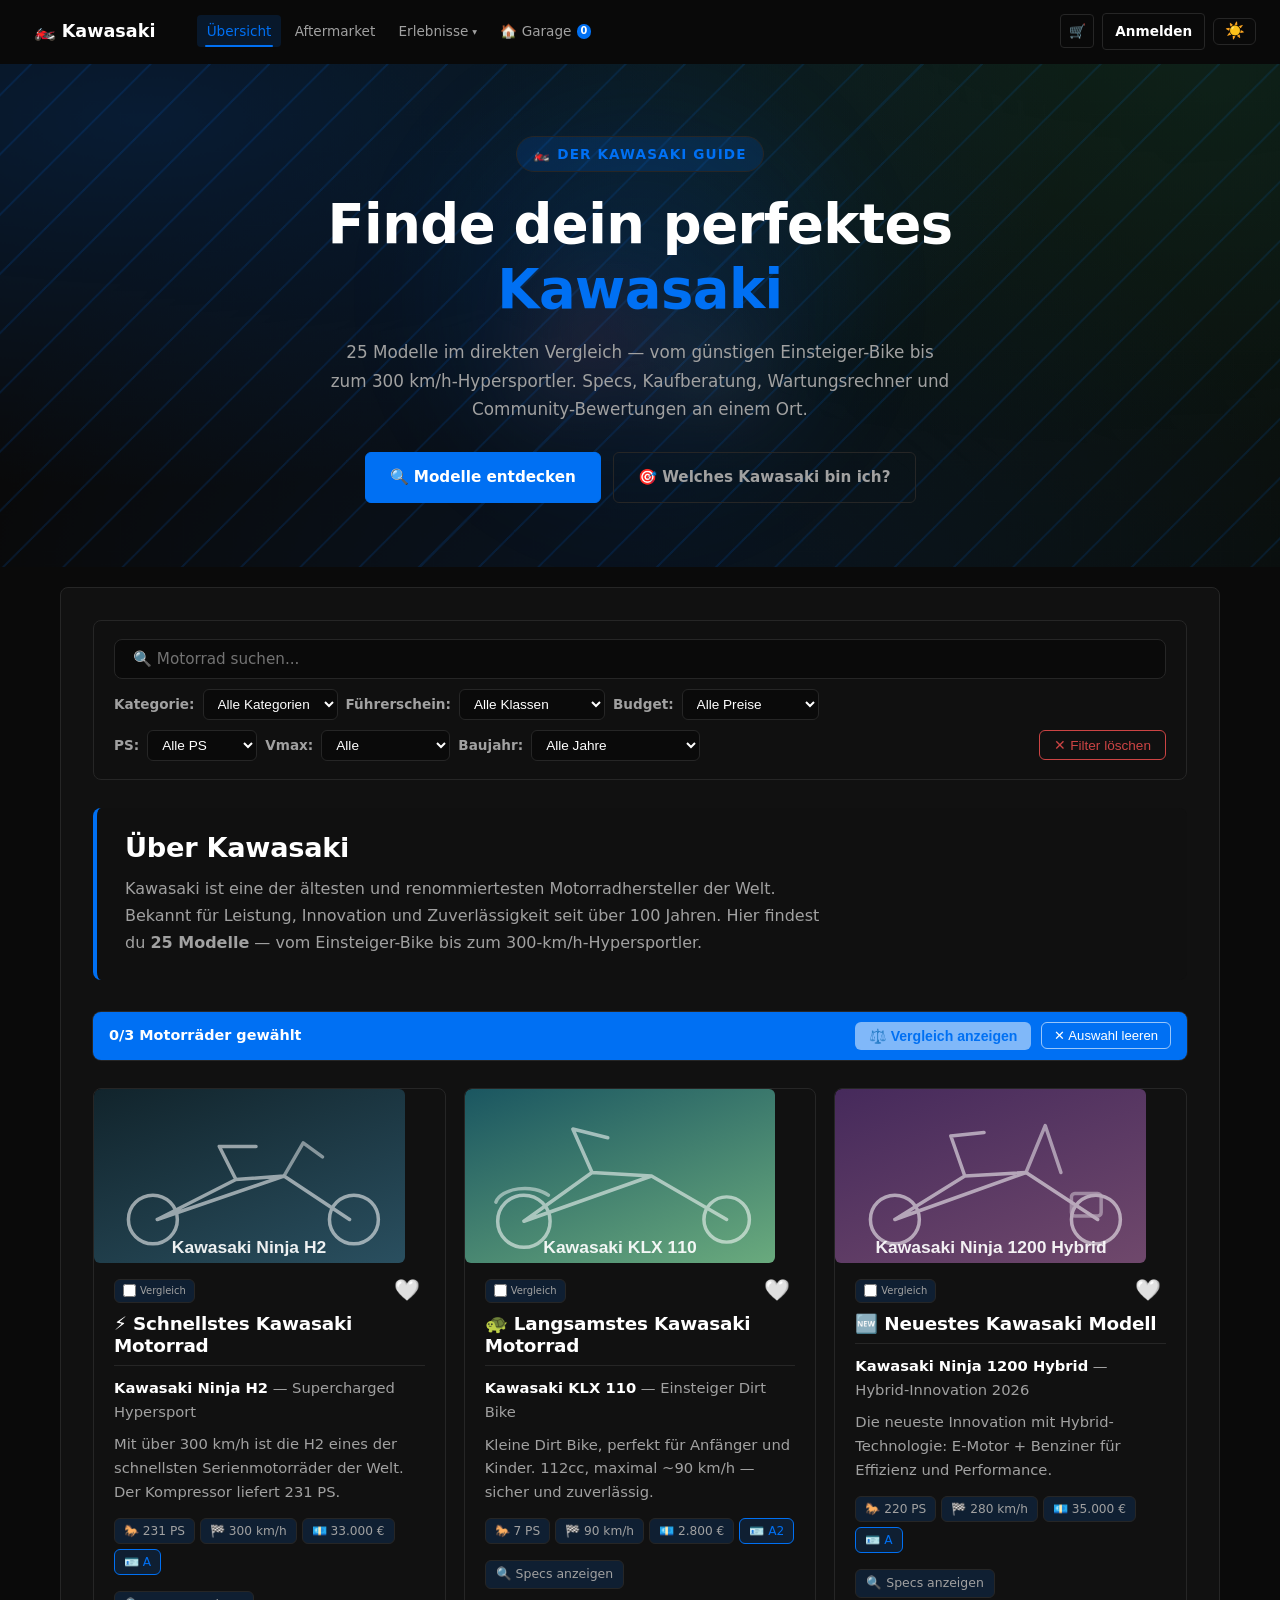
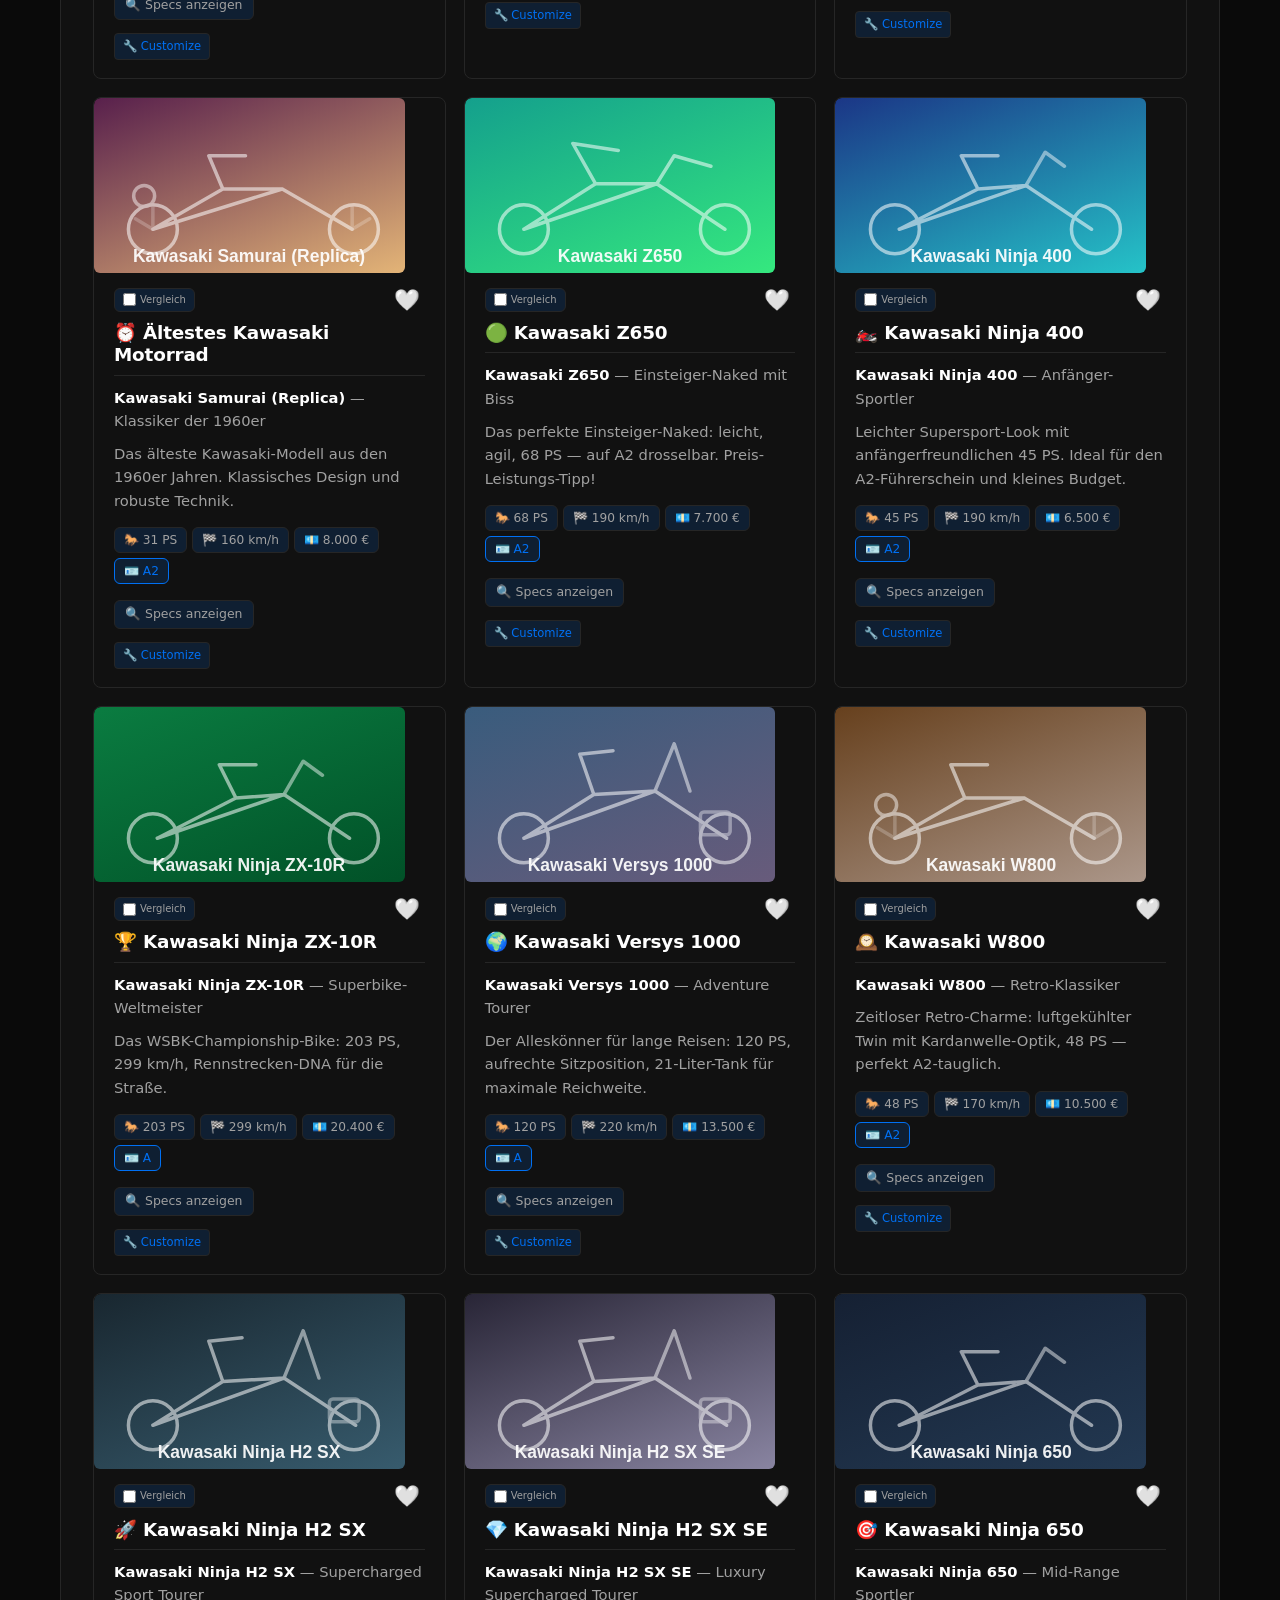
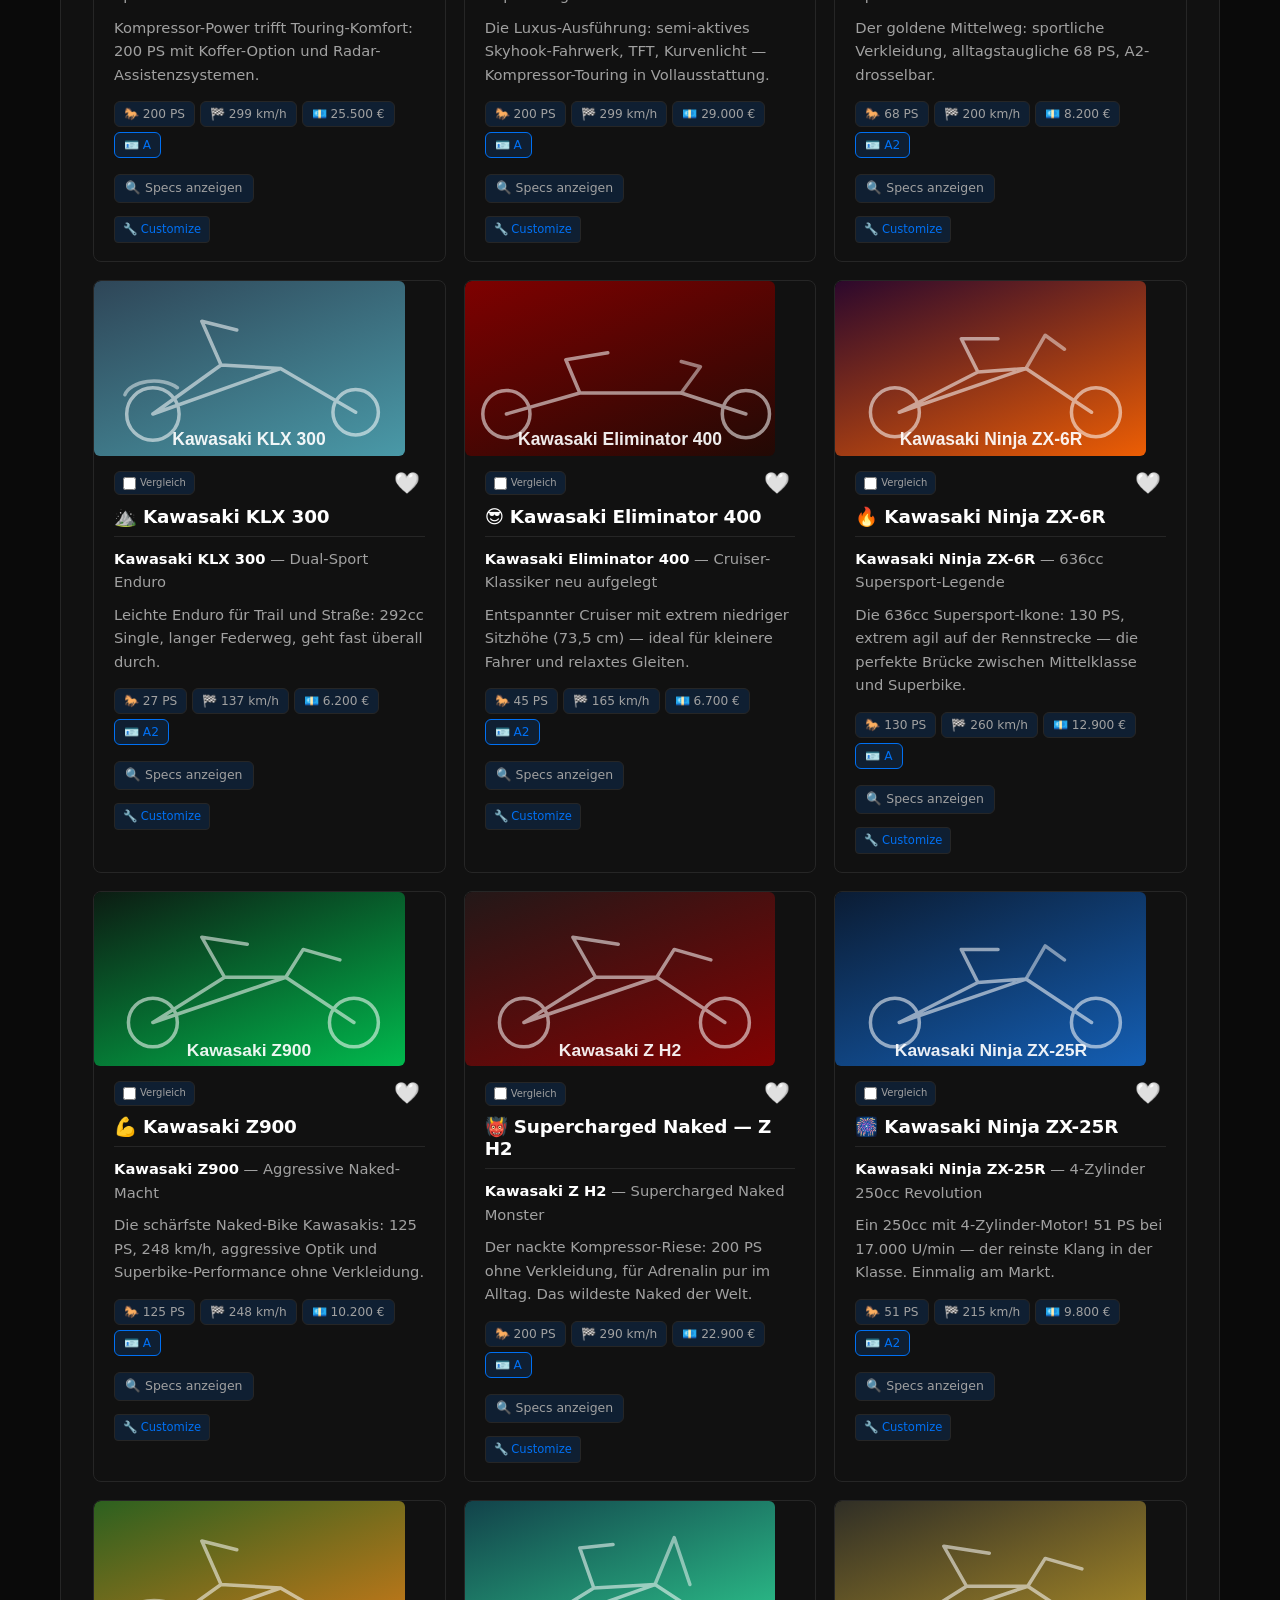
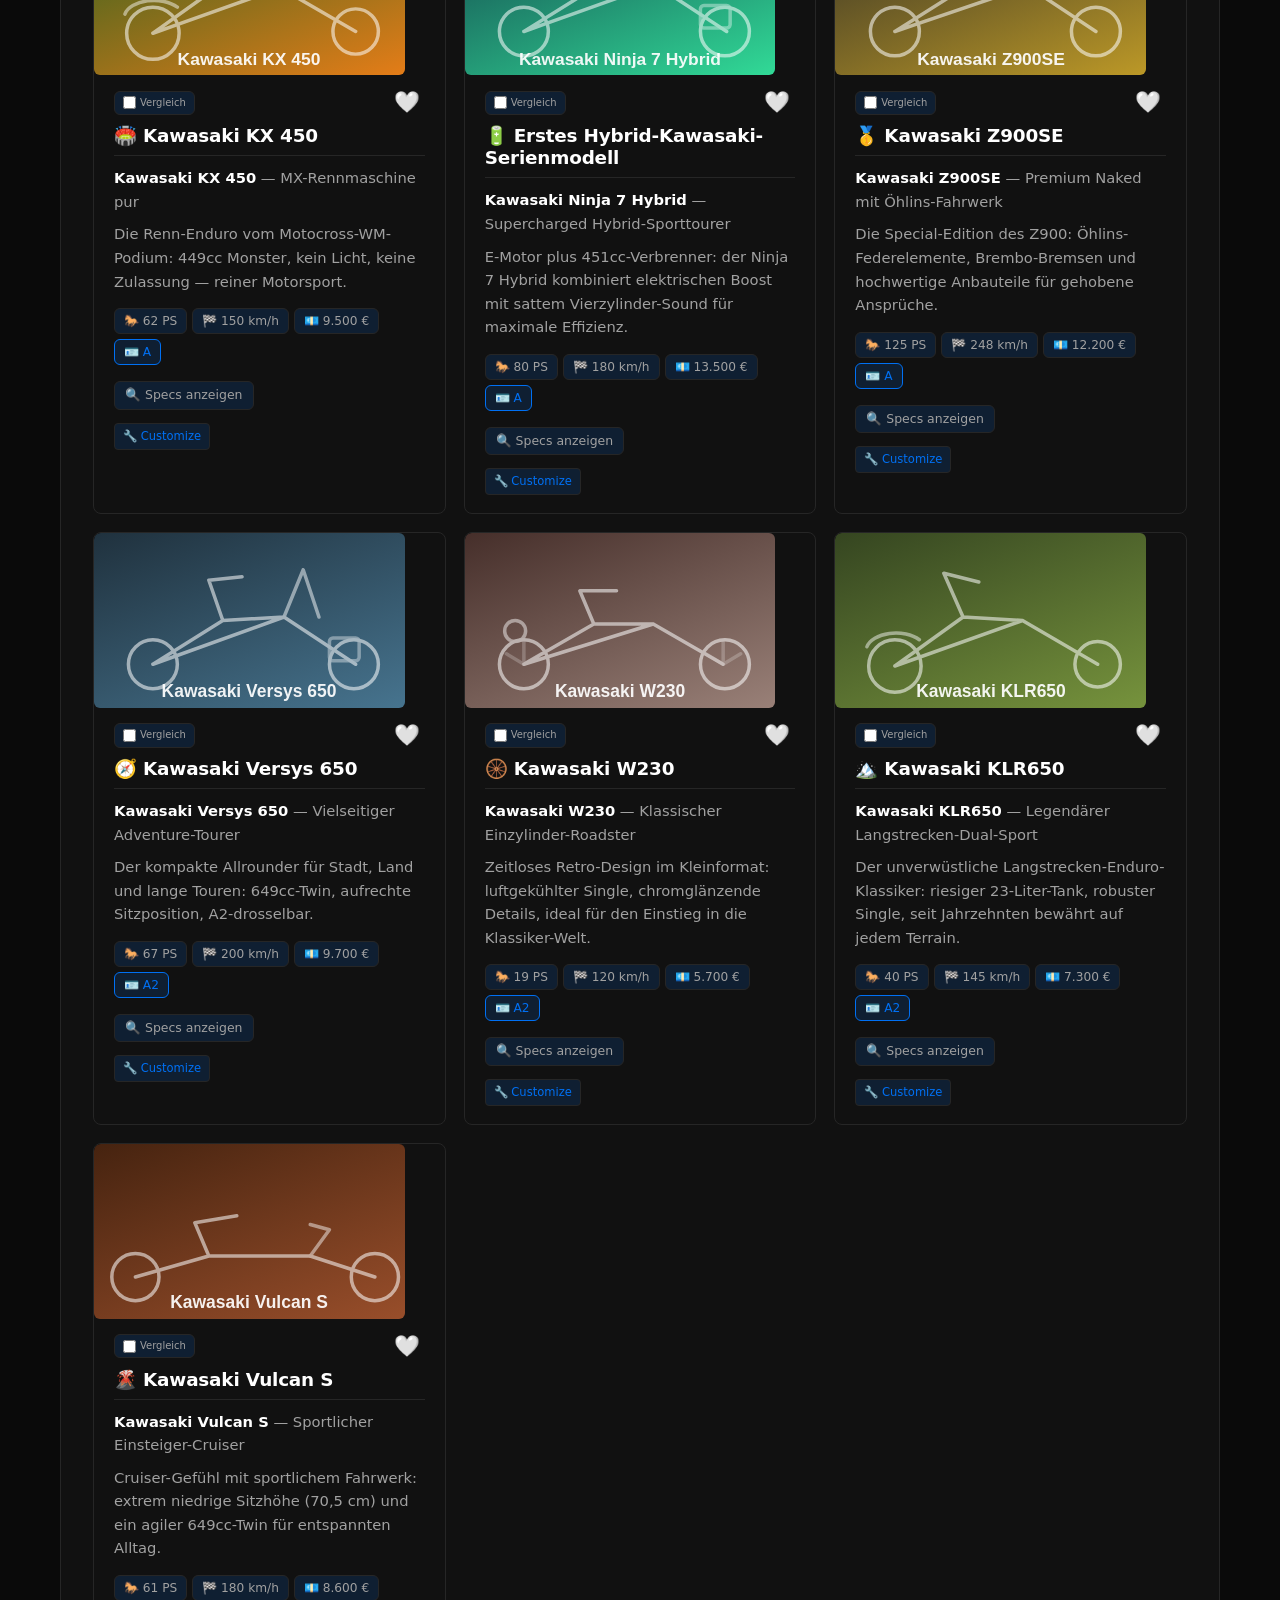
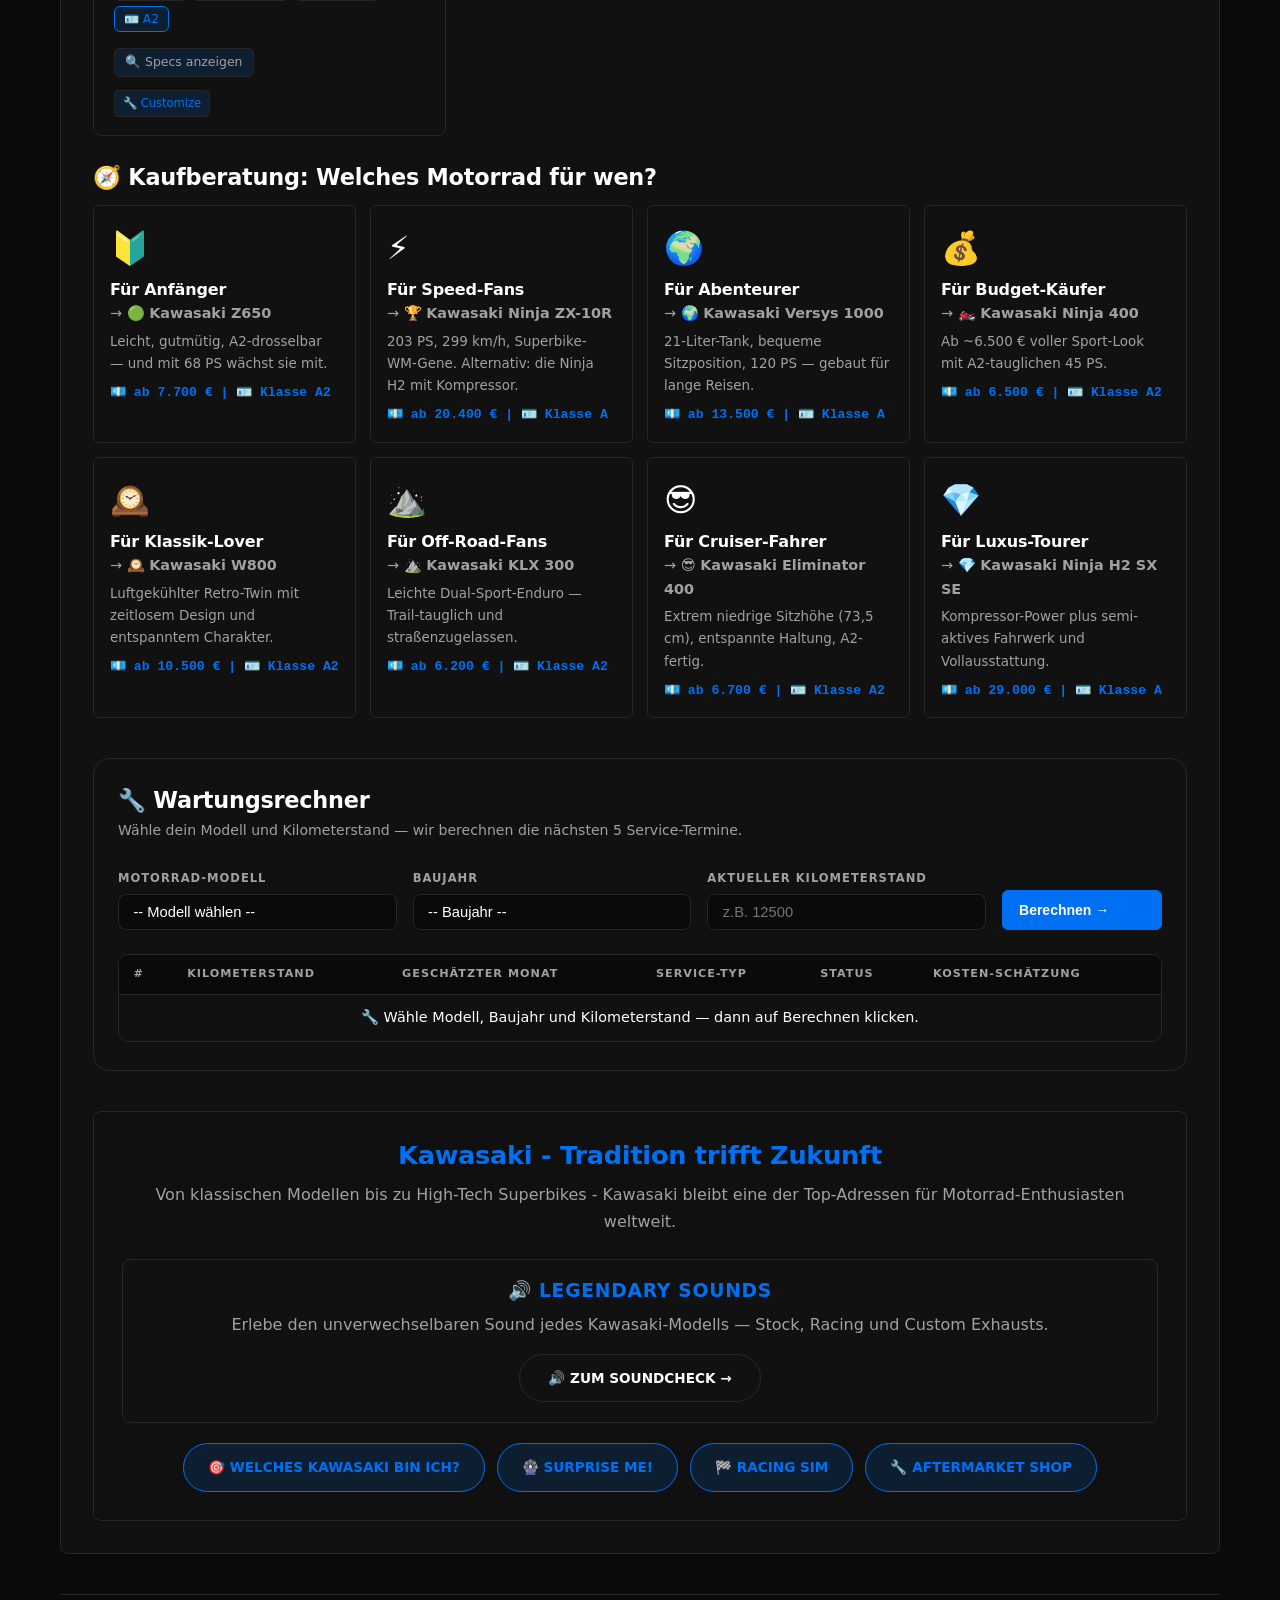
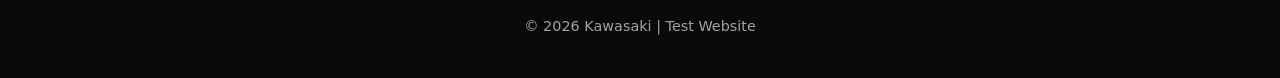
==== index.html @ 3163833d "feat(count-up): scroll-triggered number count-up utility Adds count-up.js: a new, self-contained uti" ====
<!DOCTYPE html>
<html lang="de">
<head>
    <meta charset="UTF-8">
    <meta name="viewport" content="width=device-width, initial-scale=1.0">
    <title>Kawasaki Motorräder | 25 Modelle</title>
    <link rel="icon" href="data:image/svg+xml,%3Csvg xmlns='http://www.w3.org/2000/svg' viewBox='0 0 100 100'%3E%3Crect width='100' height='100' rx='20' fill='%23080808'/%3E%3Ctext x='50' y='68' font-size='58' font-family='sans-serif' font-weight='800' text-anchor='middle' fill='%23ff6600'%3EK%3C/text%3E%3C/svg%3E">
    <link rel="stylesheet" href="styles.css">
    <link rel="stylesheet" href="design.css">
    <script>(function(){var t=localStorage.getItem('theme')||'dark';document.documentElement.setAttribute('data-theme',t);})();</script>
    <style>
/* ====================================================
   WARTUNGSRECHNER — Maintenance Calculator Styles
   ==================================================== */
.maintenance-section {
    margin: 2.5rem 0;
    background: var(--card-bg);
    border: 1px solid var(--border);
    border-radius: 16px;
    padding: 1.75rem 1.5rem;
}
.maintenance-section h2 {
    font-size: 1.4rem;
    font-weight: 800;
    color: var(--text);
    margin-bottom: 0.3rem;
}
.maintenance-section .maint-subtitle {
    color: var(--text-muted);
    font-size: 0.88rem;
    margin-bottom: 1.5rem;
}
.maint-controls {
    display: flex;
    gap: 1rem;
    flex-wrap: wrap;
    align-items: flex-end;
    margin-bottom: 1.5rem;
}
.maint-field {
    display: flex;
    flex-direction: column;
    gap: 0.35rem;
    flex: 1;
    min-width: 160px;
}
.maint-field label {
    font-size: 0.72rem;
    text-transform: uppercase;
    letter-spacing: 1px;
    color: var(--text-muted);
    font-weight: 600;
}
.maint-select {
    padding: 0.55rem 0.9rem;
    background: var(--bg);
    border: 1px solid var(--border);
    color: var(--text);
    border-radius: 8px;
    font-size: 0.92rem;
    cursor: pointer;
    outline: none;
    transition: border-color 0.2s;
    appearance: none;
}
.maint-select:focus {
    border-color: var(--accent);
}
.maint-info-bar {
    display: flex;
    gap: 1.25rem;
    flex-wrap: wrap;
    background: var(--bg);
    border: 1px solid var(--border);
    border-radius: 10px;
    padding: 0.85rem 1.1rem;
    margin-bottom: 1.5rem;
    align-items: center;
}
.maint-info-item {
    display: flex;
    flex-direction: column;
    gap: 0.1rem;
}
.maint-info-label {
    font-size: 0.65rem;
    text-transform: uppercase;
    letter-spacing: 1px;
    color: var(--text-subtle);
}
.maint-info-val {
    font-size: 1rem;
    font-weight: 700;
    color: var(--text);
}
.maint-info-val.accent {
    color: var(--accent);
}
.maint-info-divider {
    width: 1px;
    height: 32px;
    background: var(--border);
}
/* Results table */
.maint-table-wrap {
    overflow-x: auto;
    border-radius: 10px;
    border: 1px solid var(--border);
}
.maint-table {
    width: 100%;
    border-collapse: collapse;
    font-size: 0.85rem;
}
.maint-table thead tr {
    background: var(--bg);
    border-bottom: 1px solid var(--border);
}
.maint-table th {
    padding: 0.65rem 0.9rem;
    text-align: left;
    font-size: 0.7rem;
    text-transform: uppercase;
    letter-spacing: 1px;
    color: var(--text-muted);
    font-weight: 600;
    white-space: nowrap;
}
.maint-table td {
    padding: 0.7rem 0.9rem;
    border-bottom: 1px solid var(--border);
    vertical-align: middle;
    color: var(--text);
}
.maint-table tbody tr:last-child td {
    border-bottom: none;
}
.maint-table tbody tr:hover {
    background: var(--accent-dim);
}
/* Status badges */
.maint-status {
    display: inline-flex;
    align-items: center;
    gap: 0.3rem;
    padding: 0.2rem 0.5rem;
    border-radius: 4px;
    font-size: 0.75rem;
    font-weight: 700;
    white-space: nowrap;
}
.maint-status.overdue {
    background: rgba(34, 197, 94, 0.12);
    color: #22c55e;
    border: 1px solid rgba(34, 197, 94, 0.25);
}
.maint-status.soon {
    background: rgba(234, 179, 8, 0.12);
    color: #eab308;
    border: 1px solid rgba(234, 179, 8, 0.25);
}
.maint-status.later {
    background: var(--bg);
    color: var(--text-subtle);
    border: 1px solid var(--border);
}
.maint-service-type {
    display: flex;
    gap: 0.3rem;
    flex-wrap: wrap;
}
.maint-service-chip {
    display: inline-block;
    padding: 0.15rem 0.45rem;
    background: var(--accent-dim);
    color: var(--accent);
    border: 1px solid var(--border-hover);
    border-radius: 4px;
    font-size: 0.72rem;
    font-weight: 600;
}
.maint-placeholder {
    text-align: center;
    padding: 2rem;
    color: var(--text-muted);
    font-size: 0.9rem;
}
.maint-current-km {
    display: flex;
    gap: 0.5rem;
    align-items: center;
}
.maint-km-input {
    padding: 0.55rem 0.9rem;
    background: var(--bg);
    border: 1px solid var(--border);
    color: var(--text);
    border-radius: 8px;
    font-size: 0.92rem;
    outline: none;
    transition: border-color 0.2s;
    width: 120px;
}
.maint-km-input:focus {
    border-color: var(--accent);
}
/* ---- Dark mode: already inherited from var(--bg)/var(--card-bg) ---- */
/* Explicit dark overrides for table striping */
[data-theme="dark"] .maint-table tbody tr:nth-child(even) {
    background: rgba(255,255,255,0.02);
}
[data-theme="light"] .maint-table tbody tr:nth-child(even) {
    background: rgba(0,0,0,0.02);
}
[data-theme="light"] .maint-section .maint-select,
[data-theme="light"] .maint-km-input {
    background: #fff;
}
[data-theme="light"] .maint-info-bar {
    background: #f0f0f0;
}
[data-theme="light"] .maint-status.overdue { background: rgba(34,197,94,0.1); }
[data-theme="light"] .maint-status.soon    { background: rgba(234,179,8,0.1); }
[data-theme="light"] .maint-status.later   { background: #e5e5e5; color: #666; }
[data-theme="light"] .maint-service-chip {
    background: rgba(31,109,74,0.08);
}
/* ---- Responsive layout ---- */
@media (max-width: 768px) {
    .maint-controls { flex-wrap: wrap; }
    .maint-field { flex: 1 1 calc(50% - 0.5rem); min-width: 140px; }
    .maint-info-bar { gap: 0.75rem; }
    .maint-info-divider { display: none; }
}
@media (max-width: 600px) {
    .maint-controls { flex-direction: column; }
    .maint-field { min-width: 100%; flex: 1 1 100%; }
    .maint-info-bar { gap: 0.75rem; flex-wrap: wrap; }
    .maint-info-item { flex: 1 1 calc(50% - 0.5rem); }
    .maint-table th, .maint-table td { padding: 0.5rem 0.6rem; font-size: 0.78rem; }
    /* Hide estimated month on very small screens */
    .maint-table th:nth-child(3), .maint-table td:nth-child(3) { display: none; }
    /* Wrap service chips better */
    .maint-service-chip { font-size: 0.68rem; padding: 0.1rem 0.35rem; }
}

/* ====================================================
   HERO — reine CSS-Grafik (Gradient + Muster), kein
   externes Bild. Rein präsentational, ändert kein
   Verhalten der übrigen Seite.
   style(hero): animiertes Gradient-Mesh (--gradient-mesh-Token, Phase A)
   + dezenter Scroll-Parallax + pulsierender Fokuspunkt hinter dem Titel.
   Animiert wird ausschliesslich transform/opacity/filter (Compositor-
   only) — die globale prefers-reduced-motion-Regel in design.css
   (Zeile ~209) nullt animation-duration/transition-duration ohnehin
   projektweit, der Parallax-Scroll-Listener unten prüft zusätzlich
   selbst prefersReducedMotion(), da das eine reine JS-rAF-Schleife ist.
   ==================================================== */
.hero {
    position: relative;
    overflow: hidden;
    padding: 4.5rem 1.5rem 4rem;
    text-align: center;
    isolation: isolate;
}

.hero-bg {
    position: absolute;
    inset: 0;
    z-index: -3;
    background: var(--bg);
    /* Ziel des Scroll-Parallax (siehe <script> unten): nur transform,
       kein Layout-Thrashing. */
    will-change: transform;
}

.hero-mesh {
    position: absolute;
    inset: -15%;
    z-index: -2;
    background:
        var(--gradient-mesh, radial-gradient(circle at 15% 20%, var(--accent-dim), transparent 55%)),
        radial-gradient(circle at 85% 15%, rgba(31,109,74,0.14), transparent 50%),
        repeating-linear-gradient(135deg, var(--accent-dim) 0 2px, transparent 2px 42px);
    animation: hero-mesh-drift var(--dur-slower, 0.6s) var(--ease-standard, ease) infinite alternate;
    animation-duration: 26s;
    will-change: transform;
}

.hero-focal {
    position: absolute;
    top: 46%;
    left: 50%;
    width: min(60vw, 520px);
    height: min(60vw, 520px);
    transform: translate(-50%, -50%);
    background: radial-gradient(circle, var(--accent-dim) 0%, transparent 70%);
    filter: blur(36px);
    z-index: -1;
    animation: hero-focal-pulse 9s var(--ease-standard, ease) infinite ease-in-out;
    pointer-events: none;
}

.hero-focal::before {
    content: "🏍️";
    position: absolute;
    inset: 0;
    display: flex;
    align-items: center;
    justify-content: center;
    font-size: min(22vw, 220px);
    opacity: 0.14;
    filter: blur(1px) saturate(0.7);
}

@keyframes hero-mesh-drift {
    0%   { transform: translate3d(0, 0, 0) scale(1); }
    50%  { transform: translate3d(-2.5%, 2%, 0) scale(1.08); }
    100% { transform: translate3d(2%, -1.5%, 0) scale(1.03); }
}

@keyframes hero-focal-pulse {
    0%, 100% { transform: translate(-50%, -50%) scale(1); opacity: 0.55; }
    50%      { transform: translate(-50%, -50%) scale(1.15); opacity: 0.85; }
}

.hero-inner {
    max-width: 760px;
    margin: 0 auto;
    position: relative;
}

.hero-eyebrow {
    display: inline-block;
    font-size: 0.85rem;
    font-weight: 700;
    letter-spacing: 0.08em;
    text-transform: uppercase;
    color: var(--accent);
    background: var(--accent-dim);
    border: 1px solid var(--border);
    border-radius: var(--radius-full, 999px);
    padding: 0.35rem 1rem;
    margin-bottom: 1.25rem;
}

.hero-title {
    font-size: var(--font-hero, clamp(2.1rem, 5vw, 3.4rem));
    font-weight: 800;
    line-height: var(--line-height-tight, 1.15);
    color: var(--text);
    margin-bottom: 1rem;
}

.hero-accent {
    color: var(--accent);
}

.hero-tagline {
    font-size: 1.05rem;
    line-height: 1.7;
    color: var(--text-muted);
    max-width: 620px;
    margin: 0 auto 1.75rem;
}

.hero-cta-row {
    display: flex;
    gap: 0.75rem;
    justify-content: center;
    flex-wrap: wrap;
}

.hero-cta,
.hero-cta-secondary {
    font-size: 0.95rem;
    padding: 0.75rem 1.5rem;
}

@media (max-width: 600px) {
    .hero { padding: 3rem 1rem 2.5rem; }
    .hero-cta-row { flex-direction: column; align-items: stretch; }
}

/* "Legendary Sounds"-Teaser + Erlebnis-Links (siehe .closing-Sektion): waren
   bisher rein inline gestylt (kein sichtbarer Button-Rahmen/Hover) — hier
   eine dezente, token-basierte Grundoptik + Hover, die bestehende
   Inline-Farbvarianten (background/border-color/color je Link) unverändert
   lässt. */
.btn-hear {
    display: inline-flex;
    border: 1px solid var(--border);
    border-radius: var(--radius-full, 999px);
    color: var(--text);
    font-weight: var(--fw-semibold, 600);
    text-decoration: none;
    cursor: pointer;
    transition: transform var(--dur-fast, 0.15s) var(--ease-standard, ease),
                box-shadow var(--dur-base, 0.25s) var(--ease-standard, ease),
                border-color var(--dur-fast, 0.15s) var(--ease-standard, ease);
}
.btn-hear:hover {
    border-color: var(--accent);
    box-shadow: var(--shadow-glow, var(--shadow-md));
    transform: translateY(-2px) scale(1.02);
}
.btn-hear:active { transform: translateY(0) scale(0.98); }

/* ====================================================
   GARAGE-NAV-WIDGET — Gamification (Garage/Achievements)
   ==================================================== */
.garage-nav-link {
    display: inline-flex;
    align-items: center;
    gap: 0.35rem;
}
.garage-nav-badge {
    display: inline-flex;
    align-items: center;
    justify-content: center;
    min-width: 1.15em;
    padding: 0 0.35em;
    background: var(--accent);
    color: #fff;
    border-radius: var(--radius-full, 999px);
    font-size: 0.72em;
    font-weight: 700;
    line-height: 1.5;
}
    </style>
</head>
<body>
    <!-- Gemeinsame Navbar (Single Source of Truth) — siehe navbar.js, das
         diesen Container sofort synchron mit identischem Markup befüllt.
         Der Fallback-Button unten existiert NUR, damit dark-mode.test.js /
         tests/polish-test.js#2 (statische fs.readFileSync-Prüfungen, kein
         DOM) weiterhin id="themeToggle" im Quelltext finden — navbar.js
         überschreibt ihn beim Mounten sofort mit demselben Button.
         data-theme-toggle="external": index.html verdrahtet den
         #themeToggle-Button weiterhin über seine eigene, testabhängige
         toggleDarkMode()-Logik weiter unten (dark-mode.test.js-Marker),
         navbar.js darf hier NICHT selbst verdrahten. -->
    <nav id="siteNavRoot" class="site-nav" data-theme-toggle="external"><button class="theme-toggle" id="themeToggle" aria-label="Theme umschalten">☀️</button></nav>
    <script src="js/api-client.js"></script>
    <script src="modal.js"></script>
    <script src="navbar.js"></script>

    <!-- ===== HERO ===== -->
    <header class="hero js-reveal">
        <div class="hero-bg" aria-hidden="true"></div>
        <div class="hero-mesh" aria-hidden="true"></div>
        <div class="hero-focal" aria-hidden="true"></div>
        <div class="hero-inner">
            <p class="hero-eyebrow">🏍️ Der Kawasaki Guide</p>
            <h1 class="hero-title">Finde dein perfektes <span class="hero-accent">Kawasaki</span></h1>
            <p class="hero-tagline">25 Modelle im direkten Vergleich — vom günstigen Einsteiger-Bike bis zum
                300&nbsp;km/h-Hypersportler. Specs, Kaufberatung, Wartungsrechner und Community-Bewertungen an
                einem Ort.</p>
            <div class="hero-cta-row">
                <a href="#bikesGrid" class="btn hero-cta">🔍 Modelle entdecken</a>
                <a href="quiz.html" class="btn btn-outline hero-cta-secondary">🎯 Welches Kawasaki bin ich?</a>
            </div>
        </div>
    </header>
    <script>
        /**
         * style(hero): dezenter Scroll-Parallax für den Hero-Hintergrund
         * (".hero-bg") — reine transform-Animation, rAF-throttled, kein
         * Layout-Thrashing. Wird automatisch deaktiviert, wenn
         * requestAnimationFrame fehlt oder der Benutzer reduzierte
         * Bewegung bevorzugt (prefers-reduced-motion), analog zum Muster
         * in scroll-reveal.js.
         * @returns {void}
         */
        (function () {
            'use strict';
            var heroBg = document.querySelector('.hero-bg');
            if (!heroBg || typeof window.requestAnimationFrame !== 'function') return;
            if (window.matchMedia && window.matchMedia('(prefers-reduced-motion: reduce)').matches) return;

            var MAX_SHIFT_PX = 40;
            var PARALLAX_FACTOR = 0.12;
            var ticking = false;

            /**
             * Berechnet den Parallax-Versatz aus der aktuellen Scroll-
             * Position und wendet ihn als transform (translateY) auf den
             * Hero-Hintergrund an.
             * @returns {void}
             */
            function applyParallax() {
                var shift = Math.min(window.scrollY * PARALLAX_FACTOR, MAX_SHIFT_PX);
                heroBg.style.transform = 'translateY(' + shift + 'px)';
                ticking = false;
            }

            window.addEventListener('scroll', function () {
                if (!ticking) {
                    window.requestAnimationFrame(applyParallax);
                    ticking = true;
                }
            }, { passive: true });
        })();
    </script>

    <div class="container">
        <main>
            <!-- ===== SEARCH & FILTER ===== -->
            <section class="search-filter-section" aria-label="Suche und Filter">
                <div class="search-bar-wrap">
                    <input type="search" id="searchInput" class="search-input" placeholder="🔍 Motorrad suchen..." aria-label="Motorrad nach Name suchen">
                </div>
                <div class="filter-row">
                    <label class="filter-label" for="filterCategory">Kategorie:</label>
                    <select id="filterCategory" class="filter-select" aria-label="Nach Kategorie filtern">
                        <option value="">Alle Kategorien</option>
                    </select>
                    <label class="filter-label" for="filterLicense">Führerschein:</label>
                    <select id="filterLicense" class="filter-select" aria-label="Nach Führerscheinklasse filtern">
                        <option value="">Alle Klassen</option>
                        <option value="A2">A2 (bis 48 PS)</option>
                        <option value="A">A (unbeschränkt)</option>
                    </select>
                    <label class="filter-label" for="filterBudget">Budget:</label>
                    <select id="filterBudget" class="filter-select" aria-label="Nach Budget filtern">
                        <option value="">Alle Preise</option>
                        <option value="b1">Bis 7.000 €</option>
                        <option value="b2">7.000–15.000 €</option>
                        <option value="b3">15.000 €+</option>
                    </select>
                </div>
                <div class="filter-row">
                    <label class="filter-label" for="filterPS">PS:</label>
                    <select id="filterPS" class="filter-select" aria-label="Nach PS filtern">
                        <option value="">Alle PS</option>
                        <option value="low">Bis 50 PS</option>
                        <option value="mid">51–150 PS</option>
                        <option value="high">150+ PS</option>
                    </select>
                    <label class="filter-label" for="filterVmax">Vmax:</label>
                    <select id="filterVmax" class="filter-select" aria-label="Nach Vmax filtern">
                        <option value="">Alle</option>
                        <option value="slow">Bis 100 km/h</option>
                        <option value="medium">100–200 km/h</option>
                        <option value="fast">200+ km/h</option>
                    </select>
                    <label class="filter-label" for="filterEra">Baujahr:</label>
                    <select id="filterEra" class="filter-select" aria-label="Nach Baujahr filtern">
                        <option value="">Alle Jahre</option>
                        <option value="classic">Klassiker (vor 1980)</option>
                        <option value="modern">Modern (1980–2010)</option>
                        <option value="new">Neu (2010+)</option>
                    </select>
                    <button id="clearFiltersBtn" class="btn-clear-filter" aria-label="Filter zurücksetzen">✕ Filter löschen</button>
                </div>
            </section>

            <section class="intro js-reveal" data-reveal-dir="left">
                <h2>Über Kawasaki</h2>
                <p>Kawasaki ist eine der ältesten und renommiertesten Motorradhersteller der Welt. Bekannt für Leistung, Innovation und Zuverlässigkeit seit über 100 Jahren. Hier findest du <strong>25 Modelle</strong> — vom Einsteiger-Bike bis zum 300-km/h-Hypersportler.</p>
            </section>

            <!-- ===== FAVORITES SECTION ===== -->
            <section class="favorites-section" id="favoritesSection" aria-label="Meine Favoriten" hidden>
                <h2 class="favorites-title">❤️ Meine Favoriten</h2>
                <div class="facts favorites-grid" id="favoritesGrid"></div>
            </section>

            <!-- ===== COMPARE BAR ===== -->
            <div class="compare-bar" id="compareBar" aria-live="polite" hidden>
                <span class="compare-bar-info" id="compareBarInfo">0/3 Motorräder gewählt</span>
                <button class="btn-compare" id="btnCompare" aria-label="Vergleich anzeigen" disabled>⚖️ Vergleich anzeigen</button>
                <button class="btn-clear-compare" id="btnClearCompare" aria-label="Vergleichsauswahl leeren">✕ Auswahl leeren</button>
            </div>

            <section class="facts" id="bikesGrid" aria-label="Kawasaki Motorräder"></section>

            <div class="no-results" id="noResults" hidden aria-live="polite">
                <p>😔 Keine Motorräder gefunden. Versuche andere Suchbegriffe oder Filter.</p>
            </div>

            <!-- ===== KAUFBERATUNG SECTION ===== -->
            <section class="advice-section js-reveal" data-reveal-dir="right" id="adviceSection" aria-label="Kaufberatung">
                <h2 class="advice-title">🧭 Kaufberatung: Welches Motorrad für wen?</h2>
                <div class="advice-grid" id="adviceGrid"></div>
            </section>

            <!-- ===== WARTUNGSRECHNER ===== -->
            <section class="maintenance-section js-reveal" data-reveal-dir="left" id="maintenanceSection" aria-label="Wartungsrechner">
                <h2>🔧 Wartungsrechner</h2>
                <p class="maint-subtitle">Wähle dein Modell und Kilometerstand — wir berechnen die nächsten 5 Service-Termine.</p>

                <div class="maint-controls">
                    <div class="maint-field">
                        <label for="maintBikeSelect">Motorrad-Modell</label>
                        <select id="maintBikeSelect" class="maint-select" aria-label="Motorrad für Wartungsrechner wählen">
                            <option value="">-- Modell wählen --</option>
                            <!-- filled by JS from BIKES array -->
                        </select>
                    </div>
                    <div class="maint-field">
                        <label for="maintYear">Baujahr</label>
                        <select id="maintYear" class="maint-select" aria-label="Baujahr wählen">
                            <option value="">-- Baujahr --</option>
                            <!-- filled by JS: 1960-2026 -->
                        </select>
                    </div>
                    <div class="maint-field">
                        <label for="maintCurrentKm">Aktueller Kilometerstand</label>
                        <input type="number" id="maintCurrentKm" class="maint-km-input" placeholder="z.B. 12500" min="0" max="999999" aria-label="Aktueller Kilometerstand" style="width:100%;">
                    </div>
                    <div class="maint-field" style="flex:0 0 auto;">
                        <label>&nbsp;</label>
                        <button class="btn" id="maintCalcBtn" onclick="calculateMaintenance()" style="height:2.45rem;">Berechnen →</button>
                    </div>
                </div>

                <!-- Info bar: shows detected cc, era, base interval -->
                <div class="maint-info-bar" id="maintInfoBar" style="display:none;">
                    <div class="maint-info-item">
                        <span class="maint-info-label">Modell</span>
                        <span class="maint-info-val" id="maintInfoName">—</span>
                    </div>
                    <div class="maint-info-divider"></div>
                    <div class="maint-info-item">
                        <span class="maint-info-label">Hubraum</span>
                        <span class="maint-info-val accent" id="maintInfoCC">—</span>
                    </div>
                    <div class="maint-info-divider"></div>
                    <div class="maint-info-item">
                        <span class="maint-info-label">Era</span>
                        <span class="maint-info-val" id="maintInfoEra">—</span>
                    </div>
                    <div class="maint-info-divider"></div>
                    <div class="maint-info-item">
                        <span class="maint-info-label">Basis-Intervall</span>
                        <span class="maint-info-val accent" id="maintInfoInterval">—</span>
                    </div>
                    <div class="maint-info-divider"></div>
                    <div class="maint-info-item">
                        <span class="maint-info-label">Modifier</span>
                        <span class="maint-info-val" id="maintInfoModifier">—</span>
                    </div>
                </div>

                <!-- Results table -->
                <div class="maint-table-wrap">
                    <table class="maint-table" id="maintTable" aria-label="Service-Termin-Tabelle">
                        <thead>
                            <tr>
                                <th>#</th>
                                <th>Kilometerstand</th>
                                <th>Geschätzter Monat</th>
                                <th>Service-Typ</th>
                                <th>Status</th>
                                <th>Kosten-Schätzung</th>
                            </tr>
                        </thead>
                        <tbody id="maintTableBody">
                            <tr><td colspan="6" class="maint-placeholder">🔧 Wähle Modell, Baujahr und Kilometerstand — dann auf Berechnen klicken.</td></tr>
                        </tbody>
                    </table>
                </div>
            </section>

            <section class="closing js-reveal" data-reveal-dir="up">
                <h2>Kawasaki - Tradition trifft Zukunft</h2>
                <p>Von klassischen Modellen bis zu High-Tech Superbikes - Kawasaki bleibt eine der Top-Adressen für Motorrad-Enthusiasten weltweit.</p>
                <div class="legendary-sounds-teaser" style="margin-top:24px;padding:20px 24px;border:1px solid var(--border);border-radius:var(--radius-lg, 12px);background:var(--card-bg);text-align:center;">
                    <h3 style="letter-spacing:0.04em;color:var(--accent);margin-bottom:8px;">🔊 LEGENDARY SOUNDS</h3>
                    <p style="margin-bottom:16px;">Erlebe den unverwechselbaren Sound jedes Kawasaki-Modells — Stock, Racing und Custom Exhausts.</p>
                    <a href="soundcheck.html" class="btn-hear" style="display:inline-flex;align-items:center;gap:8px;padding:12px 28px;font-size:0.85em;">🔊 ZUM SOUNDCHECK →</a>
                </div>
                <div style="margin-top:20px;display:flex;gap:12px;flex-wrap:wrap;justify-content:center;">
                    <a href="quiz.html" class="btn-hear" style="display:inline-flex;align-items:center;gap:8px;padding:12px 24px;font-size:0.85em;background:var(--accent-dim);border-color:var(--accent);color:var(--accent);">🎯 WELCHES KAWASAKI BIN ICH?</a>
                    <a href="wheel.html" class="btn-hear" style="display:inline-flex;align-items:center;gap:8px;padding:12px 24px;font-size:0.85em;background:var(--accent-dim);border-color:var(--accent);color:var(--accent);">🎡 SURPRISE ME!</a>
                    <a href="race.html" class="btn-hear" style="display:inline-flex;align-items:center;gap:8px;padding:12px 24px;font-size:0.85em;background:var(--accent-dim);border-color:var(--accent);color:var(--accent);">🏁 RACING SIM</a>
                    <a href="shop.html" class="btn-hear" style="display:inline-flex;align-items:center;gap:8px;padding:12px 24px;font-size:0.85em;background:var(--accent-dim);border-color:var(--accent);color:var(--accent);">🔧 AFTERMARKET SHOP</a>
                </div>
            </section>
        </main>
        <footer><p>&copy; 2026 Kawasaki | Test Website</p></footer>
    </div>

    <!-- ===== SPEC MODAL ===== -->
    <div class="modal-overlay" id="specModal" role="dialog" aria-modal="true" aria-labelledby="modalTitle" aria-hidden="true">
        <div class="modal-content">
            <button class="modal-close" id="modalCloseBtn" aria-label="Modal schließen" title="Schließen">&times;</button>
            <div class="modal-header">
                <span class="modal-icon" id="modalIcon" aria-hidden="true">⚡</span>
                <h2 id="modalTitle">Motorrad</h2>
                <p class="modal-subtitle" id="modalSubtitle"></p>
            </div>
            <div class="modal-body">
                <div class="gallery" aria-roledescription="Karussell" aria-label="Bildergalerie">
                    <div class="gallery-viewport" id="galleryViewport"></div>
                    <button class="gallery-btn gallery-prev" id="galleryPrev" aria-label="Vorheriges Bild">&#10094;</button>
                    <button class="gallery-btn gallery-next" id="galleryNext" aria-label="Nächstes Bild">&#10095;</button>
                    <div class="gallery-footer">
                        <span class="gallery-counter" id="galleryCounter" aria-live="polite">1/1</span>
                        <button class="gallery-autoplay" id="galleryAutoplay" aria-label="Auto-Play starten" aria-pressed="false" title="Auto-Play">▶ Auto</button>
                    </div>
                </div>

                <div class="modal-advice-banner" id="modalAdviceBanner" hidden></div>

                <div class="modal-actions">
                    <button class="btn-youtube" id="modalYoutubeBtn" aria-label="YouTube Video öffnen" title="YouTube Video in neuem Tab öffnen">
                        ▶ YouTube Video
                    </button>
                    <button class="btn-modal-fav" id="modalFavBtn" aria-label="Zu Favoriten hinzufügen" title="Favorit">
                        🤍 Favorit
                    </button>
                </div>

                <div class="specs-grid" id="specsGrid"></div>

                <details class="extended-specs" id="extendedSpecsSection">
                    <summary class="extended-specs-toggle" aria-label="Erweiterte Spezifikationen ein-/ausklappen">
                        🔧 Erweiterte Spezifikationen
                    </summary>
                    <div class="specs-grid extended-specs-grid" id="extendedSpecsGrid"></div>
                </details>

                <div class="review-section" id="reviewSection">
                    <h3 class="review-title">⭐ Bewertung &amp; Review</h3>
                    <div class="avg-rating-display" id="avgRatingDisplay" hidden></div>
                    <div class="star-input" id="starInput" role="group" aria-label="Sternebewertung (1–5)">
                        <button class="star-btn" data-star="1" aria-label="1 Stern">★</button>
                        <button class="star-btn" data-star="2" aria-label="2 Sterne">★</button>
                        <button class="star-btn" data-star="3" aria-label="3 Sterne">★</button>
                        <button class="star-btn" data-star="4" aria-label="4 Sterne">★</button>
                        <button class="star-btn" data-star="5" aria-label="5 Sterne">★</button>
                        <span class="star-hint" id="starHint">Deine Bewertung</span>
                    </div>
                    <textarea class="review-textarea" id="reviewTextarea" placeholder="Dein Review (optional)..." maxlength="300" aria-label="Review Text eingeben" rows="3"></textarea>
                    <button class="btn-save-review" id="btnSaveReview" aria-label="Review speichern">💾 Review speichern</button>
                    <div class="reviews-list" id="reviewsList"></div>
                </div>
            </div>
        </div>
    </div>

    <!-- ===== COMPARE MODAL ===== -->
    <div class="modal-overlay" id="compareModal" role="dialog" aria-modal="true" aria-labelledby="compareModalTitle" aria-hidden="true">
        <div class="modal-content modal-content-wide">
            <button class="modal-close" id="compareModalCloseBtn" aria-label="Vergleich schließen" title="Schließen">&times;</button>
            <div class="modal-header">
                <span class="modal-icon" aria-hidden="true">⚖️</span>
                <h2 id="compareModalTitle">Motorrad Vergleich</h2>
                <p class="modal-subtitle">Seite-an-Seite mit Preis-Leistungs-Bewertung</p>
            </div>
            <div class="modal-body compare-modal-body">
                <div class="best-value-banner" id="bestValueBanner" hidden></div>
                <div class="compare-table-wrap">
                    <table class="compare-table" id="compareTable" aria-label="Motorrad Vergleichstabelle">
                        <thead id="compareTableHead"></thead>
                        <tbody id="compareTableBody"></tbody>
                    </table>
                </div>
                <p class="compare-legend">
                    <span class="compare-legend-best">■ Bester Wert</span>
                    <span class="compare-legend-worst">■ Schlechtester Wert</span>
                    <span class="compare-legend-pct">±% = Unterschied zum besten Wert</span>
                </p>
                <div class="compare-advice" id="compareAdvice"></div>
            </div>
        </div>
    </div>

    <script src="bike-image.js"></script>
    <script>
        'use strict';

        /* ==========================================
           Bike Database — 25 Kawasaki Modelle
           ========================================== */

        /**
         * Baut die Galerie-Folien eines Motorrads. Die erste Folie bevorzugt
         * ein echtes Foto (images/bikes/<id>.jpg, siehe renderSlides()'
         * Fallback-Kette) und trägt zusätzlich `fallbackSrc` — eine
         * kategorie-spezifische, selbst erzeugte SVG-Illustration aus dem
         * geteilten bike-image.js (siehe dort), gefärbt mit der bike-eigenen
         * Gradientfarbe g1/g2 statt der Kategorie-Standardfarbe.
         * @param {string} name - Anzuzeigender Modellname.
         * @param {string} emoji - Icon-Emoji als letzte Fallback-Stufe.
         * @param {string} g1 - Erste Gradient-Hexfarbe (ohne '#').
         * @param {string} g2 - Zweite Gradient-Hexfarbe (ohne '#').
         * @param {string} category - Kategorie (steuert die SVG-Silhouette).
         * @returns {Array<Object>} Liste von Galerie-Folien-Objekten.
         */
        function makeSlides(name, emoji, g1, g2, category) {
            var svgFallback = BikeImage.buildCategorySvg({ name: name, category: category, g1: g1, g2: g2 });
            return [
                { type: 'img', src: svgFallback, fallbackSrc: null, caption: name + ' – Seitenansicht', gradient: 'linear-gradient(135deg, #' + g1 + ', #' + g2 + ')' },
                { type: 'emoji', emoji: emoji, caption: name + ' unterwegs', gradient: 'linear-gradient(135deg, #' + g2 + ', #' + g1 + ')' },
                { type: 'emoji', emoji: '🔧', caption: 'Technik im Detail', gradient: 'linear-gradient(135deg, #232526, #414345)' }
            ];
        }

        // Full data model: raw numeric fields for filtering/compare/race + rendered spec maps
        function makeBike(d) {
            return {
                name: d.name,
                subtitle: d.subtitle,
                icon: d.icon,
                category: d.category,
                license: d.license,
                g1: d.g1, g2: d.g2,
                youtubeUrl: 'https://www.youtube.com/results?search_query=' + encodeURIComponent(d.youtubeSearchQuery),
                psRaw: d.ps, kwRaw: d.kw, vmaxRaw: d.vmax, yearRaw: d.year,
                priceRaw: d.price, weightRaw: d.weight, accelRaw: d.accel,
                torqueRaw: d.torque, consumptionRaw: d.consumption,
                advice: d.advice,
                headline: d.headline || null,
                blurb: d.blurb,
                specs: {
                    'Kategorie': d.category + ' (Klasse ' + d.license + ')',
                    'Motor': d.engine,
                    'Leistung': d.ps + ' PS (' + d.kw + ' kW)',
                    'Drehmoment': d.torque + ' Nm',
                    'Gewicht (trocken)': d.weight + ' kg',
                    'Höchstgeschwindigkeit': d.vmax + ' km/h',
                    '0–100 km/h': d.accel ? '~' + d.accel.toFixed(1) + ' s' : 'N/A',
                    'Modelljahr': String(d.year),
                    'Kaufpreis (UVP ca.)': d.price.toLocaleString('de-DE') + ' €'
                },
                extendedSpecs: {
                    'Hubraum': d.cc + ' cc',
                    'Getriebe': d.transmission,
                    'Verbrauch': d.consumption.toFixed(1) + ' L/100km',
                    'Kraftstofftank': d.tank + ' Liter',
                    'Sitzhöhe': d.seatHeight + ' cm',
                    'Bremsen vorn': d.brakes.front,
                    'Bremsen hinten': d.brakes.rear,
                    'Reifen': d.tires,
                    'Führerscheinklasse': d.license
                },
                slides: makeSlides(d.name, d.icon, d.g1, d.g2, d.category)
            };
        }

        var BIKES = {
            h2: makeBike({
                name: 'Kawasaki Ninja H2', subtitle: 'Supercharged Hypersport', icon: '⚡',
                category: 'Hypersportler', license: 'A',
                headline: '⚡ Schnellstes Kawasaki Motorrad',
                blurb: 'Mit über 300 km/h ist die H2 eines der schnellsten Serienmotorräder der Welt. Der Kompressor liefert 231 PS.',
                engine: '1340cc Supercharged 4-Zylinder, 4-Takt', cc: 1340,
                ps: 231, kw: 170, torque: 141, weight: 216, vmax: 300, accel: 3.0,
                seatHeight: 82.5, tank: 17, consumption: 8.2, transmission: 'Manuell (6-Gang)',
                brakes: { front: 'Doppelscheibe 330mm, Brembo Stylema', rear: 'Scheibe 250mm' },
                tires: '120/70 ZR17 + 200/55 ZR17', year: 2015, price: 33000,
                youtubeSearchQuery: 'Kawasaki Ninja H2 Review',
                advice: 'Für extreme Speed-Enthusiasten mit großem Budget',
                g1: '0f2027', g2: '2c5364'
            }),
            klx110: makeBike({
                name: 'Kawasaki KLX 110', subtitle: 'Einsteiger Dirt Bike', icon: '🐢',
                category: 'Off-Road', license: 'A2',
                headline: '🐢 Langsamstes Kawasaki Motorrad',
                blurb: 'Kleine Dirt Bike, perfekt für Anfänger und Kinder. 112cc, maximal ~90 km/h — sicher und zuverlässig.',
                engine: '112cc Einzylinder, 4-Takt', cc: 112,
                ps: 7, kw: 5.4, torque: 8, weight: 76, vmax: 90, accel: 0,
                seatHeight: 68, tank: 3.8, consumption: 2.5, transmission: 'Halbautomatik (4-Gang)',
                brakes: { front: 'Trommel', rear: 'Trommel' },
                tires: '2.50-14 + 3.00-12', year: 2008, price: 2800,
                youtubeSearchQuery: 'Kawasaki KLX 110 Dirt Bike',
                advice: 'Für Kinder & absolute Off-Road-Einsteiger',
                g1: '134e5e', g2: '71b280'
            }),
            hybrid1200: makeBike({
                name: 'Kawasaki Ninja 1200 Hybrid', subtitle: 'Hybrid-Innovation 2026', icon: '🆕',
                category: 'Sport Tourer', license: 'A',
                headline: '🆕 Neuestes Kawasaki Modell',
                blurb: 'Die neueste Innovation mit Hybrid-Technologie: E-Motor + Benziner für Effizienz und Performance.',
                engine: '1200cc Hybrid (Benzin + Elektro)', cc: 1198,
                ps: 220, kw: 162, torque: 220, weight: 227, vmax: 280, accel: 3.2,
                seatHeight: 84, tank: 19, consumption: 5.4, transmission: 'Automatisch (E-Assist)',
                brakes: { front: 'Doppelscheibe, Brembo Monobloc', rear: 'Scheibe, regenerativ' },
                tires: '120/70 ZR17 + 190/55 ZR17', year: 2026, price: 35000,
                youtubeSearchQuery: 'Kawasaki Ninja Hybrid 2026',
                advice: 'Für Tech-Pioniere & effiziente Vielfahrer',
                g1: '42275a', g2: '734b6d'
            }),
            samurai: makeBike({
                name: 'Kawasaki Samurai (Replica)', subtitle: 'Klassiker der 1960er', icon: '⏰',
                category: 'Klassiker', license: 'A2',
                headline: '⏰ Ältestes Kawasaki Motorrad',
                blurb: 'Das älteste Kawasaki-Modell aus den 1960er Jahren. Klassisches Design und robuste Technik.',
                engine: '250cc 2-Zylinder, 2-Takt', cc: 247,
                ps: 31, kw: 23, torque: 25, weight: 145, vmax: 160, accel: 0,
                seatHeight: 78, tank: 13, consumption: 6.0, transmission: 'Manuell (5-Gang)',
                brakes: { front: 'Trommel', rear: 'Trommel' },
                tires: '3.00-18 + 3.25-18', year: 1966, price: 8000,
                youtubeSearchQuery: 'Kawasaki Samurai A1 1960s Classic',
                advice: 'Für Sammler & Nostalgie-Fans',
                g1: '4b1248', g2: 'f0c27b'
            }),
            z650: makeBike({
                name: 'Kawasaki Z650', subtitle: 'Einsteiger-Naked mit Biss', icon: '🟢',
                category: 'Naked', license: 'A2',
                blurb: 'Das perfekte Einsteiger-Naked: leicht, agil, 68 PS — auf A2 drosselbar. Preis-Leistungs-Tipp!',
                engine: '649cc 2-Zylinder Reihenmotor, 4-Takt', cc: 649,
                ps: 68, kw: 50, torque: 64, weight: 168, vmax: 190, accel: 4.2,
                seatHeight: 79, tank: 15, consumption: 4.3, transmission: 'Manuell (6-Gang)',
                brakes: { front: 'Doppelscheibe 300mm', rear: 'Scheibe 220mm' },
                tires: '120/70 ZR17 + 160/60 ZR17', year: 2024, price: 7700,
                youtubeSearchQuery: 'Kawasaki Z650 Review',
                advice: 'Für Anfänger — bester Allrounder zum Start',
                g1: '11998e', g2: '38ef7d'
            }),
            ninja400: makeBike({
                name: 'Kawasaki Ninja 400', subtitle: 'Anfänger-Sportler', icon: '🏍️',
                category: 'Sportler', license: 'A2',
                blurb: 'Leichter Supersport-Look mit anfängerfreundlichen 45 PS. Ideal für den A2-Führerschein und kleines Budget.',
                engine: '399cc 2-Zylinder Reihenmotor, 4-Takt', cc: 399,
                ps: 45, kw: 33, torque: 38, weight: 168, vmax: 190, accel: 4.8,
                seatHeight: 78.5, tank: 14, consumption: 3.9, transmission: 'Manuell (6-Gang)',
                brakes: { front: 'Scheibe 310mm', rear: 'Scheibe 220mm' },
                tires: '110/70-17 + 150/60-17', year: 2023, price: 6500,
                youtubeSearchQuery: 'Kawasaki Ninja 400 Review',
                advice: 'Für Budget-Käufer & Sport-Einsteiger',
                g1: '1a2980', g2: '26d0ce'
            }),
            zx10r: makeBike({
                name: 'Kawasaki Ninja ZX-10R', subtitle: 'Superbike-Weltmeister', icon: '🏆',
                category: 'Supersportler', license: 'A',
                blurb: 'Das WSBK-Championship-Bike: 203 PS, 299 km/h, Rennstrecken-DNA für die Straße.',
                engine: '998cc 4-Zylinder Reihenmotor, 4-Takt', cc: 998,
                ps: 203, kw: 149.3, torque: 114.9, weight: 186, vmax: 299, accel: 2.9,
                seatHeight: 83.5, tank: 17, consumption: 6.9, transmission: 'Manuell (6-Gang, Quickshifter)',
                brakes: { front: 'Doppelscheibe 330mm, Brembo M50', rear: 'Scheibe 220mm' },
                tires: '120/70 ZR17 + 190/55 ZR17', year: 2024, price: 20400,
                youtubeSearchQuery: 'Kawasaki Ninja ZX-10R Review',
                advice: 'Für Speed-Fans & Rennstrecken-Fahrer',
                g1: '0b8043', g2: '004d25'
            }),
            versys1000: makeBike({
                name: 'Kawasaki Versys 1000', subtitle: 'Adventure Tourer', icon: '🌍',
                category: 'Adventure', license: 'A',
                blurb: 'Der Alleskönner für lange Reisen: 120 PS, aufrechte Sitzposition, 21-Liter-Tank für maximale Reichweite.',
                engine: '1043cc 4-Zylinder Reihenmotor, 4-Takt', cc: 1043,
                ps: 120, kw: 88.2, torque: 102, weight: 235, vmax: 220, accel: 3.9,
                seatHeight: 84, tank: 21, consumption: 5.6, transmission: 'Manuell (6-Gang)',
                brakes: { front: 'Doppelscheibe 310mm', rear: 'Scheibe 250mm' },
                tires: '120/70 ZR17 + 180/55 ZR17', year: 2024, price: 13500,
                youtubeSearchQuery: 'Kawasaki Versys 1000 Review',
                advice: 'Für Abenteurer & Langstrecken-Touren',
                g1: '355c7d', g2: '6c5b7b'
            }),
            w800: makeBike({
                name: 'Kawasaki W800', subtitle: 'Retro-Klassiker', icon: '🕰️',
                category: 'Klassiker', license: 'A2',
                blurb: 'Zeitloser Retro-Charme: luftgekühlter Twin mit Kardanwelle-Optik, 48 PS — perfekt A2-tauglich.',
                engine: '773cc 2-Zylinder Reihenmotor, 4-Takt, luftgekühlt', cc: 773,
                ps: 48, kw: 35, torque: 62.9, weight: 202, vmax: 170, accel: 6.0,
                seatHeight: 79, tank: 15, consumption: 4.7, transmission: 'Manuell (5-Gang)',
                brakes: { front: 'Scheibe 320mm', rear: 'Scheibe 270mm' },
                tires: '100/90-19 + 130/80-18', year: 2024, price: 10500,
                youtubeSearchQuery: 'Kawasaki W800 Review',
                advice: 'Für Klassik-Lover & entspannte Cruiser',
                g1: '603813', g2: 'b29f94'
            }),
            h2sx: makeBike({
                name: 'Kawasaki Ninja H2 SX', subtitle: 'Supercharged Sport Tourer', icon: '🚀',
                category: 'Sport Tourer', license: 'A',
                blurb: 'Kompressor-Power trifft Touring-Komfort: 200 PS mit Koffer-Option und Radar-Assistenzsystemen.',
                engine: '998cc Supercharged 4-Zylinder, 4-Takt', cc: 998,
                ps: 200, kw: 147.1, torque: 137.3, weight: 240, vmax: 299, accel: 3.1,
                seatHeight: 83.5, tank: 19, consumption: 6.4, transmission: 'Manuell (6-Gang, Quickshifter)',
                brakes: { front: 'Doppelscheibe 320mm, Brembo', rear: 'Scheibe 250mm' },
                tires: '120/70 ZR17 + 190/55 ZR17', year: 2024, price: 25500,
                youtubeSearchQuery: 'Kawasaki Ninja H2 SX Review',
                advice: 'Für schnelle Langstrecken-Reisende',
                g1: '16222a', g2: '3a6073'
            }),
            h2se: makeBike({
                name: 'Kawasaki Ninja H2 SX SE', subtitle: 'Luxury Supercharged Tourer', icon: '💎',
                category: 'Sport Tourer', license: 'A',
                blurb: 'Die Luxus-Ausführung: semi-aktives Skyhook-Fahrwerk, TFT, Kurvenlicht — Kompressor-Touring in Vollausstattung.',
                engine: '998cc Supercharged 4-Zylinder, 4-Takt', cc: 998,
                ps: 200, kw: 147.1, torque: 137.3, weight: 243, vmax: 299, accel: 3.1,
                seatHeight: 83.5, tank: 19, consumption: 6.4, transmission: 'Manuell (6-Gang, Quickshifter)',
                brakes: { front: 'Doppelscheibe 320mm, Brembo Stylema', rear: 'Scheibe 250mm' },
                tires: '120/70 ZR17 + 190/55 ZR17', year: 2024, price: 29000,
                youtubeSearchQuery: 'Kawasaki Ninja H2 SX SE Review',
                advice: 'Für Luxus-Tourer, die alles wollen',
                g1: '1f1c2c', g2: '928dab'
            }),
            ninja650: makeBike({
                name: 'Kawasaki Ninja 650', subtitle: 'Mid-Range Sportler', icon: '🎯',
                category: 'Sportler', license: 'A2',
                blurb: 'Der goldene Mittelweg: sportliche Verkleidung, alltagstaugliche 68 PS, A2-drosselbar.',
                engine: '649cc 2-Zylinder Reihenmotor, 4-Takt', cc: 649,
                ps: 68, kw: 50, torque: 64, weight: 172, vmax: 200, accel: 4.5,
                seatHeight: 79, tank: 15, consumption: 4.3, transmission: 'Manuell (6-Gang)',
                brakes: { front: 'Doppelscheibe 300mm', rear: 'Scheibe 220mm' },
                tires: '120/70 ZR17 + 160/60 ZR17', year: 2024, price: 8200,
                youtubeSearchQuery: 'Kawasaki Ninja 650 Review',
                advice: 'Für Aufsteiger vom Einsteiger-Bike',
                g1: '141e30', g2: '243b55'
            }),
            klx300: makeBike({
                name: 'Kawasaki KLX 300', subtitle: 'Dual-Sport Enduro', icon: '⛰️',
                category: 'Off-Road', license: 'A2',
                blurb: 'Leichte Enduro für Trail und Straße: 292cc Single, langer Federweg, geht fast überall durch.',
                engine: '292cc Einzylinder, 4-Takt', cc: 292,
                ps: 27, kw: 20, torque: 26.3, weight: 137, vmax: 137, accel: 7.5,
                seatHeight: 89.5, tank: 7.7, consumption: 3.5, transmission: 'Manuell (6-Gang)',
                brakes: { front: 'Scheibe 270mm', rear: 'Scheibe 240mm' },
                tires: '3.00-21 + 4.60-18', year: 2024, price: 6200,
                youtubeSearchQuery: 'Kawasaki KLX 300 Review',
                advice: 'Für Off-Road-Abenteuer & Trail-Fahrer',
                g1: '2c3e50', g2: '4ca1af'
            }),
            eliminator400: makeBike({
                name: 'Kawasaki Eliminator 400', subtitle: 'Cruiser-Klassiker neu aufgelegt', icon: '😎',
                category: 'Cruiser', license: 'A2',
                blurb: 'Entspannter Cruiser mit extrem niedriger Sitzhöhe (73,5 cm) — ideal für kleinere Fahrer und relaxtes Gleiten.',
                engine: '451cc 2-Zylinder Reihenmotor, 4-Takt', cc: 451,
                ps: 45, kw: 33.4, torque: 42.6, weight: 176, vmax: 165, accel: 5.5,
                seatHeight: 73.5, tank: 13, consumption: 4.1, transmission: 'Manuell (6-Gang)',
                brakes: { front: 'Scheibe 310mm', rear: 'Scheibe 240mm' },
                tires: '130/70-18 + 150/80-16', year: 2024, price: 6700,
                youtubeSearchQuery: 'Kawasaki Eliminator 400 Review',
                advice: 'Für Cruiser-Fans & kleinere Fahrer',
                g1: '870000', g2: '190a05'
            }),
            zx6r: makeBike({
                name: 'Kawasaki Ninja ZX-6R', subtitle: '636cc Supersport-Legende', icon: '🔥',
                category: 'Supersportler', license: 'A',
                blurb: 'Die 636cc Supersport-Ikone: 130 PS, extrem agil auf der Rennstrecke — die perfekte Brücke zwischen Mittelklasse und Superbike.',
                engine: '636cc 4-Zylinder Reihenmotor, 4-Takt', cc: 636,
                ps: 130, kw: 95.6, torque: 70.8, weight: 193, vmax: 260, accel: 3.5,
                seatHeight: 83, tank: 17, consumption: 5.8, transmission: 'Manuell (6-Gang, Quickshifter)',
                brakes: { front: 'Doppelscheibe 310mm, Nissin', rear: 'Scheibe 220mm' },
                tires: '120/70 ZR17 + 180/55 ZR17', year: 2024, price: 12900,
                youtubeSearchQuery: 'Kawasaki Ninja ZX-6R 636 Review',
                advice: 'Für Trackday-Fans & Supersport-Liebhaber',
                g1: '1a0030', g2: 'ff6600'
            }),
            z900: makeBike({
                name: 'Kawasaki Z900', subtitle: 'Aggressive Naked-Macht', icon: '💪',
                category: 'Naked', license: 'A',
                blurb: 'Die schärfste Naked-Bike Kawasakis: 125 PS, 248 km/h, aggressive Optik und Superbike-Performance ohne Verkleidung.',
                engine: '948cc 4-Zylinder Reihenmotor, 4-Takt', cc: 948,
                ps: 125, kw: 91.9, torque: 98.6, weight: 193, vmax: 248, accel: 3.4,
                seatHeight: 79, tank: 17, consumption: 5.5, transmission: 'Manuell (6-Gang)',
                brakes: { front: 'Doppelscheibe 300mm', rear: 'Scheibe 250mm' },
                tires: '120/70 ZR17 + 190/50 ZR17', year: 2024, price: 10200,
                youtubeSearchQuery: 'Kawasaki Z900 Review 2024',
                advice: 'Für Naked-Fans mit A-Führerschein & Drang zur Power',
                g1: '0d0d0d', g2: '00c853'
            }),
            zh2: makeBike({
                name: 'Kawasaki Z H2', subtitle: 'Supercharged Naked Monster', icon: '👹',
                category: 'Naked', license: 'A',
                headline: '👹 Supercharged Naked — Z H2',
                blurb: 'Der nackte Kompressor-Riese: 200 PS ohne Verkleidung, für Adrenalin pur im Alltag. Das wildeste Naked der Welt.',
                engine: '998cc Supercharged 4-Zylinder, 4-Takt', cc: 998,
                ps: 200, kw: 147, torque: 137, weight: 239, vmax: 290, accel: 3.2,
                seatHeight: 83, tank: 19, consumption: 7.2, transmission: 'Manuell (6-Gang, Quickshifter)',
                brakes: { front: 'Doppelscheibe 320mm, Brembo', rear: 'Scheibe 260mm' },
                tires: '120/70 ZR17 + 190/55 ZR17', year: 2024, price: 22900,
                youtubeSearchQuery: 'Kawasaki Z H2 Review 2024',
                advice: 'Für Naked-Fans die Kompressor-Power wollen ohne Verkleidung',
                g1: '1a1a1a', g2: '8b0000'
            }),
            zx25r: makeBike({
                name: 'Kawasaki Ninja ZX-25R', subtitle: '4-Zylinder 250cc Revolution', icon: '🎆',
                category: 'Sportler', license: 'A2',
                blurb: 'Ein 250cc mit 4-Zylinder-Motor! 51 PS bei 17.000 U/min — der reinste Klang in der Klasse. Einmalig am Markt.',
                engine: '249cc 4-Zylinder Reihenmotor, 4-Takt, 17.000 U/min', cc: 249,
                ps: 51, kw: 37.5, torque: 22.9, weight: 182, vmax: 215, accel: 5.0,
                seatHeight: 78.5, tank: 15, consumption: 5.1, transmission: 'Manuell (6-Gang)',
                brakes: { front: 'Doppelscheibe 290mm, Brembo', rear: 'Scheibe 220mm' },
                tires: '110/70 R17 + 150/60 R17', year: 2023, price: 9800,
                youtubeSearchQuery: 'Kawasaki Ninja ZX-25R Review Sound',
                advice: 'Für Enthusiasten, die den reinsten Motorsound wollen',
                g1: '0a1628', g2: '1565c0'
            }),
            kx450: makeBike({
                name: 'Kawasaki KX 450', subtitle: 'MX-Rennmaschine pur', icon: '🏟️',
                category: 'Off-Road', license: 'A',
                blurb: 'Die Renn-Enduro vom Motocross-WM-Podium: 449cc Monster, kein Licht, keine Zulassung — reiner Motorsport.',
                engine: '449cc Einzylinder, 4-Takt, hochverdichtet', cc: 449,
                ps: 62, kw: 45.6, torque: 54, weight: 110, vmax: 150, accel: 3.8,
                seatHeight: 96, tank: 7.7, consumption: 4.8, transmission: 'Manuell (5-Gang)',
                brakes: { front: 'Scheibe 250mm', rear: 'Scheibe 240mm' },
                tires: '80/100-21 + 110/90-19', year: 2024, price: 9500,
                youtubeSearchQuery: 'Kawasaki KX450 2024 Motocross',
                advice: 'Für MX-Racer & Rennstrecken-Off-Road-Fahrer',
                g1: '1b5e20', g2: 'f57f17'
            }),
            ninja7hybrid: makeBike({
                name: 'Kawasaki Ninja 7 Hybrid', subtitle: 'Supercharged Hybrid-Sporttourer', icon: '🔋',
                category: 'Sport Tourer', license: 'A',
                headline: '🔋 Erstes Hybrid-Kawasaki-Serienmodell',
                blurb: 'E-Motor plus 451cc-Verbrenner: der Ninja 7 Hybrid kombiniert elektrischen Boost mit sattem Vierzylinder-Sound für maximale Effizienz.',
                engine: '451cc Parallel-Twin + Elektromotor (Hybrid)', cc: 451,
                ps: 80, kw: 59, torque: 61, weight: 240, vmax: 180, accel: 4.9,
                seatHeight: 80, tank: 14, consumption: 3.8, transmission: 'Manuell (6-Gang, E-Boost)',
                brakes: { front: 'Doppelscheibe 250mm', rear: 'Scheibe 250mm' },
                tires: '120/70-17 + 160/60-17', year: 2024, price: 13500,
                youtubeSearchQuery: 'Kawasaki Ninja 7 Hybrid Review',
                advice: 'Für Tech-Pioniere, die Hybrid-Antrieb erleben wollen',
                g1: '0f3443', g2: '34e89e'
            }),
            z900se: makeBike({
                name: 'Kawasaki Z900SE', subtitle: 'Premium Naked mit Öhlins-Fahrwerk', icon: '🥇',
                category: 'Naked', license: 'A',
                blurb: 'Die Special-Edition des Z900: Öhlins-Federelemente, Brembo-Bremsen und hochwertige Anbauteile für gehobene Ansprüche.',
                engine: '948cc 4-Zylinder Reihenmotor, 4-Takt', cc: 948,
                ps: 125, kw: 91.9, torque: 98.6, weight: 196, vmax: 248, accel: 3.4,
                seatHeight: 79, tank: 17, consumption: 5.5, transmission: 'Manuell (6-Gang)',
                brakes: { front: 'Doppelscheibe 300mm, Brembo M4', rear: 'Scheibe 250mm' },
                tires: '120/70 ZR17 + 190/50 ZR17', year: 2024, price: 12200,
                youtubeSearchQuery: 'Kawasaki Z900SE Review',
                advice: 'Für Naked-Fans mit Wunsch nach Premium-Fahrwerk (Öhlins)',
                g1: '232526', g2: 'c9a227'
            }),
            versys650: makeBike({
                name: 'Kawasaki Versys 650', subtitle: 'Vielseitiger Adventure-Tourer', icon: '🧭',
                category: 'Adventure', license: 'A2',
                blurb: 'Der kompakte Allrounder für Stadt, Land und lange Touren: 649cc-Twin, aufrechte Sitzposition, A2-drosselbar.',
                engine: '649cc 2-Zylinder Reihenmotor, 4-Takt', cc: 649,
                ps: 67, kw: 49, torque: 61, weight: 216, vmax: 200, accel: 4.5,
                seatHeight: 84, tank: 21, consumption: 4.5, transmission: 'Manuell (6-Gang)',
                brakes: { front: 'Doppelscheibe 300mm', rear: 'Scheibe 250mm' },
                tires: '120/70 ZR17 + 160/60 ZR17', year: 2024, price: 9700,
                youtubeSearchQuery: 'Kawasaki Versys 650 Review',
                advice: 'Für Reisefreudige mit Wunsch nach vielseitigem Handling',
                g1: '1c2b36', g2: '4a7a96'
            }),
            w230: makeBike({
                name: 'Kawasaki W230', subtitle: 'Klassischer Einzylinder-Roadster', icon: '🛞',
                category: 'Klassiker', license: 'A2',
                blurb: 'Zeitloses Retro-Design im Kleinformat: luftgekühlter Single, chromglänzende Details, ideal für den Einstieg in die Klassiker-Welt.',
                engine: '231cc Einzylinder, 4-Takt, luftgekühlt', cc: 231,
                ps: 19, kw: 14, torque: 18, weight: 144, vmax: 120, accel: 0,
                seatHeight: 78, tank: 12, consumption: 2.8, transmission: 'Manuell (5-Gang)',
                brakes: { front: 'Scheibe 240mm', rear: 'Trommel' },
                tires: '100/90-18 + 120/80-17', year: 2023, price: 5700,
                youtubeSearchQuery: 'Kawasaki W230 Review',
                advice: 'Für Einsteiger mit Vorliebe für zeitloses Retro-Design',
                g1: '3e2723', g2: 'a1887f'
            }),
            klr650: makeBike({
                name: 'Kawasaki KLR650', subtitle: 'Legendärer Langstrecken-Dual-Sport', icon: '🏔️',
                category: 'Off-Road', license: 'A2',
                blurb: 'Der unverwüstliche Langstrecken-Enduro-Klassiker: riesiger 23-Liter-Tank, robuster Single, seit Jahrzehnten bewährt auf jedem Terrain.',
                engine: '652cc Einzylinder, 4-Takt', cc: 652,
                ps: 40, kw: 29, torque: 52, weight: 198, vmax: 145, accel: 7.0,
                seatHeight: 88.5, tank: 23, consumption: 4.5, transmission: 'Manuell (5-Gang)',
                brakes: { front: 'Scheibe 300mm', rear: 'Scheibe 240mm' },
                tires: '90/90-21 + 130/80-17', year: 2024, price: 7300,
                youtubeSearchQuery: 'Kawasaki KLR650 Review',
                advice: 'Für Langstrecken-Abenteurer & Dual-Sport-Fans',
                g1: '2f3e1e', g2: '7c9a3f'
            }),
            vulcans: makeBike({
                name: 'Kawasaki Vulcan S', subtitle: 'Sportlicher Einsteiger-Cruiser', icon: '🌋',
                category: 'Cruiser', license: 'A2',
                blurb: 'Cruiser-Gefühl mit sportlichem Fahrwerk: extrem niedrige Sitzhöhe (70,5 cm) und ein agiler 649cc-Twin für entspannten Alltag.',
                engine: '649cc 2-Zylinder Reihenmotor, 4-Takt', cc: 649,
                ps: 61, kw: 45, torque: 63, weight: 229, vmax: 180, accel: 5.0,
                seatHeight: 70.5, tank: 14, consumption: 4.0, transmission: 'Manuell (6-Gang)',
                brakes: { front: 'Scheibe 300mm', rear: 'Scheibe 250mm' },
                tires: '120/70-18 + 160/60-17', year: 2024, price: 8600,
                youtubeSearchQuery: 'Kawasaki Vulcan S Review',
                advice: 'Für Cruiser-Einsteiger mit Wunsch nach niedriger Sitzhöhe',
                g1: '3e1f0d', g2: 'a0522d'
            })
        };

        // Bevorzugt ein echtes Foto (images/bikes/<id>.jpg) für die erste
        // Galerie-Folie jedes Bikes — aber NUR, wenn BikeImage.hasPhoto()
        // bestätigt, dass die Datei laut Manifest tatsächlich vorhanden ist
        // (siehe bike-image.js), sonst bleibt die bereits generierte
        // Kategorie-SVG als src stehen (kein 404-Ladeversuch ins Leere).
        // Fällt bei Ladefehler eines echten Fotos auf die zuvor generierte
        // Kategorie-SVG zurück (siehe renderSlides() unten und bike-image.js).
        // Ergänzt außerdem `id`, damit der Bike-Datensatz seinen eigenen
        // Schlüssel kennt (u. a. für BikeImage-Aufrufe).
        Object.keys(BIKES).forEach(function(key) {
            var bike = BIKES[key];
            bike.id = key;
            var firstSlide = bike.slides && bike.slides[0];
            if (firstSlide && firstSlide.type === 'img' && BikeImage.hasPhoto(key)) {
                firstSlide.fallbackSrc = firstSlide.src;
                firstSlide.src = BikeImage.photoPath(key);
            }
        });

        /* ==========================================
           Card Rendering (dynamic, all 25 bikes)
           ========================================== */
        (function renderCards() {
            var grid = document.getElementById('bikesGrid');
            Object.keys(BIKES).forEach(function(key) {
                var b = BIKES[key];
                var card = document.createElement('div');
                card.className = 'fact-card fact-card-clickable';
                card.setAttribute('data-bike', key);
                card.setAttribute('role', 'button');
                card.setAttribute('tabindex', '0');
                card.setAttribute('aria-label', b.name + ' Details anzeigen');
                card.setAttribute('title', 'Klicken für technische Specs');
                card.innerHTML =
                    BikeImage.markup({ id: key, name: b.name, category: b.category, g1: b.g1, g2: b.g2 }, { className: 'fact-card-image' }) +
                    '<div class="card-top-row">' +
                        '<label class="compare-checkbox-wrap" aria-label="Zum Vergleich hinzufügen">' +
                            '<input type="checkbox" class="compare-checkbox" data-bike="' + key + '" aria-label="' + b.name + ' zum Vergleich">' +
                            '<span class="compare-checkbox-label">Vergleich</span>' +
                        '</label>' +
                        '<button class="fav-btn" data-bike="' + key + '" aria-label="Zu Favoriten hinzufügen" title="Favorit">🤍</button>' +
                    '</div>' +
                    '<h3>' + (b.headline || b.icon + ' ' + b.name) + '</h3>' +
                    '<p><strong>' + b.name + '</strong> — ' + b.subtitle + '</p>' +
                    '<p>' + b.blurb + '</p>' +
                    '<div class="card-quickstats">' +
                        '<span class="qstat">🐎 ' + b.psRaw + ' PS</span>' +
                        '<span class="qstat">🏁 ' + b.vmaxRaw + ' km/h</span>' +
                        '<span class="qstat">💶 ' + b.priceRaw.toLocaleString('de-DE') + ' €</span>' +
                        '<span class="qstat qstat-license">🪪 ' + b.license + '</span>' +
                    '</div>' +
                    '<div class="card-footer-row">' +
                        '<span class="card-hint">🔍 Specs anzeigen</span>' +
                        '<span class="card-rating-badge" id="ratingBadge-' + key + '" hidden></span>' +
                        '<span class="card-fav-badge" id="favBadge-' + key + '" hidden>❤️</span>' +
                    '</div>' +
                    '<div class="card-action-links" style="display:flex;gap:6px;margin-top:8px;flex-wrap:wrap;">' +
                        '<a href="shop.html?bike=' + key + '" class="card-action-link" style="font-size:0.72rem;padding:3px 8px;border:1px solid var(--border);border-radius:4px;color:var(--accent);background:var(--accent-dim);text-decoration:none;" onclick="event.stopPropagation();">🔧 Customize</a>' +
                    '</div>';
                grid.appendChild(card);
            });
        })();

        /* ==========================================
           LocalStorage Helpers
           ========================================== */
        var Store = {
            get: function(key, def) {
                try { var v = localStorage.getItem(key); return v !== null ? JSON.parse(v) : def; }
                catch(e) { return def; }
            },
            set: function(key, val) {
                try { localStorage.setItem(key, JSON.stringify(val)); } catch(e) {}
            }
        };

        /* ==========================================
           Garage-Nav-Widget + Gamification-Helper (additiv)
           ========================================== */
        /**
         * Aktualisiert das Favoriten-Badge im Garage-Nav-Link (Anzahl live
         * Favoriten). Rein additiv, darf nie einen Fehler werfen.
         * @returns {void}
         */
        function updateGarageNavBadge() {
            try {
                var badge = document.getElementById('garageNavFavCount');
                if (!badge) return;
                var count = Favorites.getAll().length;
                badge.textContent = String(count);
                badge.hidden = count === 0;
            } catch (e) { /* darf Nav nie blockieren */ }
        }

        /**
         * Trägt ein Bike als "zuletzt angesehen" in vroooom_garage_recentlyViewed
         * ein (dedupliziert, neueste zuerst, auf 8 Einträge gekappt). Nutzt
         * ApiClient.addRecentlyViewed() (api-client.js) — identische
         * Capping-Logik wie garage.js (VroooomGarage.addToRecentlyViewed),
         * damit index.html und garage.js synchron auf demselben Key bleiben.
         * @param {string} bikeKey - Bike-ID des geöffneten Motorrads.
         * @returns {void}
         */
        function recordGarageRecentlyView(bikeKey) {
            try {
                window.ApiClient.addRecentlyViewed(bikeKey);
            } catch (e) { /* darf BikeDetailModal.open nie blockieren */ }
        }

        /* ==========================================
           Favorites System
           ========================================== */
        var Favorites = (function() {
            var favs = window.ApiClient.getFavorites();

            function save() { window.ApiClient.setFavorites(favs); }
            function isFav(bikeKey) { return favs.indexOf(bikeKey) !== -1; }

            function toggle(bikeKey) {
                var idx = favs.indexOf(bikeKey);
                if (idx === -1) { favs.push(bikeKey); }
                else { favs.splice(idx, 1); }
                save();
                renderAll();
                FavoritesSection.render();
                updateGarageNavBadge();
                try {
                    if (typeof window.VroooomStats !== 'undefined') window.VroooomStats.recordFavoritesCount(favs.length);
                    if (typeof window.VroooomAchievements !== 'undefined') window.VroooomAchievements.checkNow({ favoritesCount: favs.length });
                } catch (e) { /* Gamification-Hook darf Favoriten nie blockieren */ }
            }

            function renderAll() {
                Object.keys(BIKES).forEach(function(key) {
                    var isFaved = isFav(key);
                    var btn = document.querySelector('.fav-btn[data-bike="' + key + '"]');
                    if (btn) {
                        btn.textContent = isFaved ? '❤️' : '🤍';
                        btn.setAttribute('aria-label', isFaved ? 'Von Favoriten entfernen' : 'Zu Favoriten hinzufügen');
                    }
                    var badge = document.getElementById('favBadge-' + key);
                    if (badge) { badge.hidden = !isFaved; }
                });
            }

            function getAll() { return favs.slice(); }
            return { isFav: isFav, toggle: toggle, renderAll: renderAll, getAll: getAll };
        })();

        /* ==========================================
           Favorites Section
           ========================================== */
        var FavoritesSection = (function() {
            var section = document.getElementById('favoritesSection');
            var grid = document.getElementById('favoritesGrid');

            function render() {
                var favKeys = Favorites.getAll();
                if (favKeys.length === 0) { section.hidden = true; return; }
                section.hidden = false;
                grid.innerHTML = '';
                favKeys.forEach(function(key) {
                    var bike = BIKES[key];
                    if (!bike) return;
                    var card = document.createElement('div');
                    card.className = 'fact-card fact-card-clickable fav-mini-card';
                    card.setAttribute('data-bike', key);
                    card.setAttribute('role', 'button');
                    card.setAttribute('tabindex', '0');
                    card.setAttribute('aria-label', bike.name + ' Details anzeigen');
                    card.innerHTML =
                        '<h3>' + bike.icon + ' ' + bike.name + '</h3>' +
                        '<p>' + bike.subtitle + '</p>' +
                        '<span class="card-hint">🔍 Öffnen</span>';
                    card.addEventListener('click', function() { BikeDetailModal.open(key, card); });
                    card.addEventListener('keydown', function(e) {
                        if (e.key === 'Enter' || e.key === ' ') { e.preventDefault(); BikeDetailModal.open(key, card); }
                    });
                    grid.appendChild(card);
                });
            }
            return { render: render };
        })();

        /* ==========================================
           Reviews / Ratings System
           ========================================== */
        var Reviews = (function() {
            var data = window.ApiClient.getAllReviews();

            function add(bikeKey, rating, text) {
                var entry = window.ApiClient.addReview(bikeKey, rating, text);
                if (!data[bikeKey]) data[bikeKey] = [];
                data[bikeKey].push(entry);
                updateCardBadge(bikeKey);
                try {
                    if (typeof window.VroooomStats !== 'undefined') window.VroooomStats.recordReview();
                    if (typeof window.VroooomAchievements !== 'undefined') window.VroooomAchievements.checkNow();
                } catch (e) { /* Gamification-Hook darf Reviews nie blockieren */ }
            }

            function getAvg(bikeKey) {
                var reviews = data[bikeKey];
                if (!reviews || reviews.length === 0) return null;
                var sum = reviews.reduce(function(a, r) { return a + r.rating; }, 0);
                return (sum / reviews.length).toFixed(1);
            }

            function getAll(bikeKey) { return data[bikeKey] ? data[bikeKey].slice() : []; }

            function starsStr(rating) {
                var s = '';
                for (var i = 1; i <= 5; i++) s += i <= rating ? '★' : '☆';
                return s;
            }

            function updateCardBadge(bikeKey) {
                var avg = getAvg(bikeKey);
                var badge = document.getElementById('ratingBadge-' + bikeKey);
                if (badge) {
                    if (avg !== null) {
                        badge.hidden = false;
                        badge.textContent = '⭐ ' + avg;
                        badge.setAttribute('aria-label', 'Durchschnittsbewertung: ' + avg + ' Sterne');
                    } else { badge.hidden = true; }
                }
            }

            function updateAllBadges() { Object.keys(BIKES).forEach(updateCardBadge); }
            return { add: add, getAvg: getAvg, getAll: getAll, starsStr: starsStr, updateAllBadges: updateAllBadges };
        })();

        /* ==========================================
           Compare System (selection)
           ========================================== */
        var Compare = (function() {
            var selected = [];
            var MAX = 3;
            var bar = document.getElementById('compareBar');
            var barInfo = document.getElementById('compareBarInfo');
            var btnCompare = document.getElementById('btnCompare');
            var btnClear = document.getElementById('btnClearCompare');

            function updateBar() {
                var count = selected.length;
                bar.hidden = count === 0;
                barInfo.textContent = count + '/3 Motorräder gewählt';
                btnCompare.disabled = count < 2;
            }

            function toggle(bikeKey, checkboxEl) {
                var idx = selected.indexOf(bikeKey);
                if (idx !== -1) {
                    selected.splice(idx, 1);
                    if (checkboxEl) checkboxEl.checked = false;
                } else {
                    if (selected.length >= MAX) {
                        if (checkboxEl) checkboxEl.checked = false;
                        alert('Maximal 3 Motorräder können verglichen werden.');
                        return;
                    }
                    selected.push(bikeKey);
                }
                updateBar();
            }

            function clear() {
                selected = [];
                document.querySelectorAll('.compare-checkbox').forEach(function(cb) { cb.checked = false; });
                updateBar();
            }

            function getSelected() { return selected.slice(); }

            btnClear.addEventListener('click', clear);
            btnCompare.addEventListener('click', function() { CompareModal.open(selected, btnCompare); });

            return { toggle: toggle, clear: clear, getSelected: getSelected };
        })();

        /* ==========================================
           Compare Modal — mit Preis-Leistung & %-Diff
           (refactor(modal): Chrome/Öffnen/Schliessen/Escape/Backdrop/
           Fokus-Trap laufen jetzt zentral über Modal.openModal()/
           Modal.closeModal() aus modal.js. Fixt dabei die bisher
           fehlende Fokus-Rückgabe an den Trigger ("Vergleichen"-Button)
           beim Schliessen — eine bewusste Verhaltensverbesserung, siehe
           Migrationsplan.) */
        var CompareModal = (function() {
            var overlay = document.getElementById('compareModal');
            var closeBtn = document.getElementById('compareModalCloseBtn');
            var thead = document.getElementById('compareTableHead');
            var tbody = document.getElementById('compareTableBody');
            var banner = document.getElementById('bestValueBanner');
            var adviceBox = document.getElementById('compareAdvice');

            // numeric: raw field name; higher: true = mehr ist besser
            var ROWS = [
                { label: 'Kategorie', get: function(b) { return b.category; } },
                { label: 'Motor', get: function(b) { return b.specs['Motor']; } },
                { label: 'Leistung', raw: 'psRaw', unit: ' PS', higher: true },
                { label: 'Drehmoment', raw: 'torqueRaw', unit: ' Nm', higher: true },
                { label: 'Gewicht (trocken)', raw: 'weightRaw', unit: ' kg', higher: false },
                { label: 'Vmax', raw: 'vmaxRaw', unit: ' km/h', higher: true },
                { label: '0–100 km/h', raw: 'accelRaw', unit: ' s', higher: false, skipZero: true },
                { label: 'Verbrauch', raw: 'consumptionRaw', unit: ' L/100km', higher: false },
                { label: 'Baujahr', raw: 'yearRaw', unit: '', higher: true, noPct: true },
                { label: 'Kaufpreis (UVP)', raw: 'priceRaw', unit: ' €', higher: false, fmt: true },
                { label: 'PS pro 1.000 €', calc: function(b) { return b.psRaw / (b.priceRaw / 1000); }, unit: '', higher: true, dec: 2 },
                { label: 'km/h Vmax pro 1.000 €', calc: function(b) { return b.vmaxRaw / (b.priceRaw / 1000); }, unit: '', higher: true, dec: 1 },
                { label: 'Führerschein', get: function(b) { return b.license; } },
                { label: 'Getriebe', get: function(b) { return b.extendedSpecs['Getriebe']; } },
                { label: 'Sitzhöhe', get: function(b) { return b.extendedSpecs['Sitzhöhe']; } },
                { label: 'Tank', get: function(b) { return b.extendedSpecs['Kraftstofftank']; } }
            ];

            function open(keys, triggerEl) {
                var bikes = keys.map(function(k) { return { key: k, bike: BIKES[k] }; }).filter(function(b) { return b.bike; });
                if (bikes.length < 2) return;

                // Header
                thead.innerHTML = '';
                var hrow = document.createElement('tr');
                var emptyTh = document.createElement('th');
                emptyTh.textContent = 'Eigenschaft';
                hrow.appendChild(emptyTh);
                bikes.forEach(function(b) {
                    var th = document.createElement('th');
                    th.textContent = b.bike.icon + ' ' + b.bike.name;
                    hrow.appendChild(th);
                });
                thead.appendChild(hrow);

                // Rows
                tbody.innerHTML = '';
                ROWS.forEach(function(row) {
                    var tr = document.createElement('tr');
                    var labelTd = document.createElement('td');
                    labelTd.className = 'compare-row-label';
                    labelTd.textContent = row.label;
                    tr.appendChild(labelTd);

                    if (row.raw || row.calc) {
                        var nums = bikes.map(function(b) {
                            return row.calc ? row.calc(b.bike) : b.bike[row.raw];
                        });
                        var valid = nums.map(function(n) { return !(row.skipZero && (!n || n === 0)); });
                        var validNums = nums.filter(function(n, i) { return valid[i]; });
                        var bestV = row.higher ? Math.max.apply(null, validNums) : Math.min.apply(null, validNums);
                        var worstV = row.higher ? Math.min.apply(null, validNums) : Math.max.apply(null, validNums);

                        nums.forEach(function(n, i) {
                            var td = document.createElement('td');
                            if (!valid[i]) {
                                td.textContent = 'N/A';
                            } else {
                                var display = row.dec !== undefined ? n.toFixed(row.dec)
                                    : (row.fmt ? n.toLocaleString('de-DE') : String(n));
                                var html = '<span class="cmp-val">' + display + row.unit + '</span>';
                                if (n === bestV && bestV !== worstV) td.className = 'compare-best';
                                else if (n === worstV && bestV !== worstV) td.className = 'compare-worst';
                                // % Differenz zum besten Wert
                                if (!row.noPct && bestV !== 0 && n !== bestV && validNums.length > 1) {
                                    var pct = ((n - bestV) / bestV) * 100;
                                    var sign = pct > 0 ? '+' : '';
                                    html += ' <span class="cmp-pct">(' + sign + pct.toFixed(0) + '%)</span>';
                                }
                                td.innerHTML = html;
                            }
                            tr.appendChild(td);
                        });
                    } else {
                        bikes.forEach(function(b) {
                            var td = document.createElement('td');
                            td.textContent = row.get(b.bike) || '–';
                            tr.appendChild(td);
                        });
                    }
                    tbody.appendChild(tr);
                });

                // Best-Value: höchste PS pro Euro
                var best = bikes.reduce(function(acc, b) {
                    var v = b.bike.psRaw / b.bike.priceRaw;
                    return (!acc || v > acc.v) ? { b: b, v: v } : acc;
                }, null);
                banner.hidden = false;
                banner.innerHTML = '🏅 <strong>Best-Value Empfehlung:</strong> ' + best.b.bike.icon + ' ' +
                    best.b.bike.name + ' — ' + (best.v * 1000).toFixed(2) + ' PS pro 1.000 € (bestes Preis-Leistungs-Verhältnis)';

                // Kaufberatung pro Bike
                adviceBox.innerHTML = '<h3 class="compare-advice-title">🧭 Wer sollte was kaufen?</h3>' +
                    bikes.map(function(b) {
                        return '<p class="compare-advice-item"><strong>' + b.bike.icon + ' ' + b.bike.name + ':</strong> ' + b.bike.advice + '</p>';
                    }).join('');

                // refactor(modal): #compareModal ist bereits vorhandenes Markup
                // (Chrome-Modus) — Sichtbarkeit/Escape/Backdrop-Klick/Fokus-
                // Trap/Fokus-Rückgabe laufen jetzt zentral über modal.js.
                Modal.openModal({ id: 'compareModal', variant: 'wide', trigger: triggerEl || null });
            }

            function close() {
                Modal.closeModal('compareModal');
            }

            closeBtn.addEventListener('click', close);

            return { open: open, close: close };
        })();



        /* ==========================================
           🧭 Kaufberatung Section
           ========================================== */
        (function renderAdvice() {
            var PERSONAS = [
                { emoji: '🔰', title: 'Für Anfänger', bike: 'z650', reason: 'Leicht, gutmütig, A2-drosselbar — und mit 68 PS wächst sie mit.' },
                { emoji: '⚡', title: 'Für Speed-Fans', bike: 'zx10r', reason: '203 PS, 299 km/h, Superbike-WM-Gene. Alternativ: die Ninja H2 mit Kompressor.' },
                { emoji: '🌍', title: 'Für Abenteurer', bike: 'versys1000', reason: '21-Liter-Tank, bequeme Sitzposition, 120 PS — gebaut für lange Reisen.' },
                { emoji: '💰', title: 'Für Budget-Käufer', bike: 'ninja400', reason: 'Ab ~6.500 € voller Sport-Look mit A2-tauglichen 45 PS.' },
                { emoji: '🕰️', title: 'Für Klassik-Lover', bike: 'w800', reason: 'Luftgekühlter Retro-Twin mit zeitlosem Design und entspanntem Charakter.' },
                { emoji: '⛰️', title: 'Für Off-Road-Fans', bike: 'klx300', reason: 'Leichte Dual-Sport-Enduro — Trail-tauglich und straßenzugelassen.' },
                { emoji: '😎', title: 'Für Cruiser-Fahrer', bike: 'eliminator400', reason: 'Extrem niedrige Sitzhöhe (73,5 cm), entspannte Haltung, A2-fertig.' },
                { emoji: '💎', title: 'Für Luxus-Tourer', bike: 'h2se', reason: 'Kompressor-Power plus semi-aktives Fahrwerk und Vollausstattung.' }
            ];
            var grid = document.getElementById('adviceGrid');
            PERSONAS.forEach(function(p) {
                var b = BIKES[p.bike];
                var card = document.createElement('div');
                card.className = 'advice-card';
                card.setAttribute('role', 'button');
                card.setAttribute('tabindex', '0');
                card.setAttribute('aria-label', p.title + ': ' + b.name + ' — Details anzeigen');
                card.innerHTML =
                    '<div class="advice-emoji">' + p.emoji + '</div>' +
                    '<h3 class="advice-card-title">' + p.title + '</h3>' +
                    '<p class="advice-bike-name">→ ' + b.icon + ' <strong>' + b.name + '</strong></p>' +
                    '<p class="advice-reason">' + p.reason + '</p>' +
                    '<p class="advice-price">💶 ab ' + b.priceRaw.toLocaleString('de-DE') + ' € | 🪪 Klasse ' + b.license + '</p>';
                function openIt() { BikeDetailModal.open(p.bike, card); }
                card.addEventListener('click', openIt);
                card.addEventListener('keydown', function(e) {
                    if (e.key === 'Enter' || e.key === ' ') { e.preventDefault(); openIt(); }
                });
                grid.appendChild(card);
            });
        })();

        /* ==========================================
           Bike-Detail-Modal + Gallery Controller
           (refactor(modal): Chrome/Öffnen/Schliessen/Escape/Backdrop/
           Fokus-Trap laufen jetzt zentral über das globale
           Modal.openModal()/Modal.closeModal() aus modal.js — dieses
           IIFE behält nur noch die bike-detail-spezifische Logik
           (Galerie, Specs, Reviews, Favoriten, YouTube-Link).) */
        var BikeDetailModal = (function() {
            var overlay = document.getElementById('specModal');
            var titleEl = document.getElementById('modalTitle');
            var subtitleEl = document.getElementById('modalSubtitle');
            var iconEl = document.getElementById('modalIcon');
            var specsGrid = document.getElementById('specsGrid');
            var extendedGrid = document.getElementById('extendedSpecsGrid');
            var viewport = document.getElementById('galleryViewport');
            var counterEl = document.getElementById('galleryCounter');
            var autoplayBtn = document.getElementById('galleryAutoplay');
            var closeBtn = document.getElementById('modalCloseBtn');
            var youtubeBtn = document.getElementById('modalYoutubeBtn');
            var favBtn = document.getElementById('modalFavBtn');
            var adviceBanner = document.getElementById('modalAdviceBanner');

            var currentIndex = 0;
            var autoplayTimer = null;
            var currentBikeKey = null;

            var selectedRating = 0;
            var starBtns = document.querySelectorAll('.star-btn');
            var starHint = document.getElementById('starHint');
            var reviewTextarea = document.getElementById('reviewTextarea');
            var btnSaveReview = document.getElementById('btnSaveReview');
            var reviewsList = document.getElementById('reviewsList');
            var avgRatingDisplay = document.getElementById('avgRatingDisplay');

            function renderSpecPairs(grid, specs) {
                grid.textContent = '';
                Object.keys(specs).forEach(function(label) {
                    var item = document.createElement('div');
                    item.className = 'spec-item';
                    var labelSpan = document.createElement('span');
                    labelSpan.className = 'spec-label';
                    labelSpan.textContent = label;
                    var valueSpan = document.createElement('span');
                    valueSpan.className = 'spec-value';
                    valueSpan.setAttribute('data-count-up', '');
                    valueSpan.textContent = specs[label];
                    item.appendChild(labelSpan);
                    item.appendChild(valueSpan);
                    grid.appendChild(item);
                });
            }

            function renderSlides(slides) {
                viewport.textContent = '';
                slides.forEach(function(slide, i) {
                    var el = document.createElement('div');
                    el.className = 'gallery-slide';
                    el.style.background = slide.gradient;
                    el.setAttribute('role', 'group');
                    el.setAttribute('aria-label', 'Bild ' + (i + 1) + ' von ' + slides.length + ': ' + slide.caption);

                    if (slide.type === 'img') {
                        var img = document.createElement('img');
                        var triedFallback = false;
                        img.src = slide.src;
                        img.alt = slide.caption;
                        img.className = 'gallery-img';
                        img.setAttribute('loading', 'lazy');
                        img.addEventListener('error', function onImgError() {
                            // Stufe 1: echtes Foto (images/bikes/<id>.jpg) fehlt/fehlerhaft
                            // → Kategorie-SVG-Illustration (bike-image.js) versuchen.
                            if (!triedFallback && slide.fallbackSrc) {
                                triedFallback = true;
                                img.src = slide.fallbackSrc;
                                return;
                            }
                            // Stufe 2 (praktisch nie, SVG ist ein Data-URI): Emoji zeigen.
                            img.removeEventListener('error', onImgError);
                            el.removeChild(img);
                            var emoji = document.createElement('span');
                            emoji.className = 'gallery-emoji';
                            emoji.setAttribute('aria-hidden', 'true');
                            emoji.textContent = '🏍️';
                            el.insertBefore(emoji, el.firstChild);
                        });
                        el.appendChild(img);
                    } else {
                        var emoji = document.createElement('span');
                        emoji.className = 'gallery-emoji';
                        emoji.setAttribute('aria-hidden', 'true');
                        emoji.textContent = slide.emoji;
                        el.appendChild(emoji);
                    }

                    var caption = document.createElement('span');
                    caption.className = 'gallery-caption';
                    caption.textContent = slide.caption;
                    el.appendChild(caption);
                    viewport.appendChild(el);
                });
            }

            function showSlide(index) {
                var slides = viewport.children;
                if (!slides.length) return;
                currentIndex = (index + slides.length) % slides.length;
                for (var i = 0; i < slides.length; i++) {
                    slides[i].classList.toggle('gallery-slide-active', i === currentIndex);
                }
                counterEl.textContent = (currentIndex + 1) + '/' + slides.length;
            }

            function stopAutoplay() {
                if (autoplayTimer !== null) {
                    clearInterval(autoplayTimer);
                    autoplayTimer = null;
                    autoplayBtn.textContent = '▶ Auto';
                    autoplayBtn.setAttribute('aria-pressed', 'false');
                    autoplayBtn.setAttribute('aria-label', 'Auto-Play starten');
                }
            }

            function toggleAutoplay() {
                if (autoplayTimer !== null) {
                    stopAutoplay();
                } else {
                    autoplayTimer = setInterval(function() { showSlide(currentIndex + 1); }, 2500);
                    autoplayBtn.textContent = '⏸ Auto';
                    autoplayBtn.setAttribute('aria-pressed', 'true');
                    autoplayBtn.setAttribute('aria-label', 'Auto-Play stoppen');
                }
            }

            function setStarHighlight(rating) {
                starBtns.forEach(function(btn, i) {
                    btn.classList.toggle('star-active', i < rating);
                });
            }

            function initReviewSection(bikeKey) {
                selectedRating = 0;
                reviewTextarea.value = '';
                setStarHighlight(0);
                starHint.textContent = 'Deine Bewertung';

                var avg = Reviews.getAvg(bikeKey);
                if (avg !== null) {
                    avgRatingDisplay.hidden = false;
                    avgRatingDisplay.innerHTML = '<span class="avg-stars">' + Reviews.starsStr(Math.round(avg)) + '</span> <span class="avg-num">' + avg + '/5</span> <span class="avg-count">(' + Reviews.getAll(bikeKey).length + ' Bewertung' + (Reviews.getAll(bikeKey).length !== 1 ? 'en' : '') + ')</span>';
                } else {
                    avgRatingDisplay.hidden = true;
                }

                reviewsList.innerHTML = '';
                Reviews.getAll(bikeKey).forEach(function(r) {
                    var item = document.createElement('div');
                    item.className = 'review-item';
                    item.innerHTML =
                        '<span class="review-stars">' + Reviews.starsStr(r.rating) + '</span>' +
                        (r.text ? '<p class="review-text">"' + r.text + '"</p>' : '') +
                        '<span class="review-date">' + r.date + '</span>';
                    reviewsList.appendChild(item);
                });
            }

            starBtns.forEach(function(btn) {
                btn.addEventListener('click', function() {
                    selectedRating = parseInt(btn.getAttribute('data-star'));
                    setStarHighlight(selectedRating);
                    starHint.textContent = selectedRating + ' Stern' + (selectedRating !== 1 ? 'e' : '');
                });
                btn.addEventListener('mouseenter', function() {
                    setStarHighlight(parseInt(btn.getAttribute('data-star')));
                });
                btn.addEventListener('mouseleave', function() {
                    setStarHighlight(selectedRating);
                });
            });

            btnSaveReview.addEventListener('click', function() {
                if (!currentBikeKey || selectedRating === 0) {
                    alert('Bitte wähle mindestens 1 Stern aus.');
                    return;
                }
                Reviews.add(currentBikeKey, selectedRating, reviewTextarea.value.trim());
                initReviewSection(currentBikeKey);
                selectedRating = 0;
            });

            function updateFavBtn(bikeKey) {
                var isFaved = Favorites.isFav(bikeKey);
                favBtn.textContent = (isFaved ? '❤️' : '🤍') + ' Favorit';
                favBtn.setAttribute('aria-label', isFaved ? 'Von Favoriten entfernen' : 'Zu Favoriten hinzufügen');
                favBtn.classList.toggle('fav-active', isFaved);
            }

            favBtn.addEventListener('click', function() {
                if (!currentBikeKey) return;
                Favorites.toggle(currentBikeKey);
                updateFavBtn(currentBikeKey);
            });

            youtubeBtn.addEventListener('click', function() {
                if (!currentBikeKey) return;
                var url = BIKES[currentBikeKey].youtubeUrl;
                if (url) window.open(url, '_blank', 'noopener,noreferrer');
            });

            function open(bikeKey, triggerEl) {
                var bike = BIKES[bikeKey];
                if (!bike) return;
                try {
                    if (typeof window.VroooomStats !== 'undefined') window.VroooomStats.recordBikeView(bikeKey);
                    recordGarageRecentlyView(bikeKey);
                    if (typeof window.VroooomAchievements !== 'undefined') window.VroooomAchievements.checkNow();
                } catch (e) { /* Gamification-Hook darf das Modal nie blockieren */ }
                currentBikeKey = bikeKey;
                titleEl.textContent = bike.name;
                subtitleEl.textContent = bike.subtitle;
                iconEl.textContent = bike.icon;
                renderSpecPairs(specsGrid, bike.specs);
                renderSpecPairs(extendedGrid, bike.extendedSpecs);
                renderSlides(bike.slides);
                showSlide(0);
                updateFavBtn(bikeKey);
                initReviewSection(bikeKey);
                if (bike.advice) {
                    adviceBanner.hidden = false;
                    adviceBanner.innerHTML = '🧭 <strong>Empfehlung:</strong> ' + bike.advice;
                } else {
                    adviceBanner.hidden = true;
                }
                var detailsEl = document.getElementById('extendedSpecsSection');
                if (detailsEl) detailsEl.removeAttribute('open');
                // refactor(modal): Sichtbarkeit/Escape/Backdrop-Klick/Fokus-Trap/
                // Fokus-Rückgabe laufen jetzt zentral über Modal.openModal()
                // (modal.js) — #specModal ist bereits vorhandenes Markup
                // (Chrome-Modus), daher werden hier keine title/body/actions
                // übergeben. onClose räumt den Auto-Play-Timer auf, egal über
                // welchen Weg (Escape/Backdrop/Close-Button) geschlossen wird.
                Modal.openModal({ id: 'specModal', trigger: triggerEl || null, onClose: stopAutoplay });
            }

            function close() {
                Modal.closeModal('specModal');
            }

            function isOpen() { return overlay.classList.contains('modal-visible'); }

            closeBtn.addEventListener('click', close);
            document.getElementById('galleryPrev').addEventListener('click', function() { stopAutoplay(); showSlide(currentIndex - 1); });
            document.getElementById('galleryNext').addEventListener('click', function() { stopAutoplay(); showSlide(currentIndex + 1); });
            autoplayBtn.addEventListener('click', toggleAutoplay);

            document.addEventListener('keydown', function(e) {
                if (!isOpen()) return;
                if (e.key === 'ArrowLeft') { stopAutoplay(); showSlide(currentIndex - 1); }
                else if (e.key === 'ArrowRight') { stopAutoplay(); showSlide(currentIndex + 1); }
            });

            return { open: open, close: close };
        })();

        /* ==========================================
           Card Triggers, Compare Checkboxes, Fav Buttons
           ========================================== */
        document.querySelectorAll('#bikesGrid .fact-card-clickable[data-bike]').forEach(function(card) {
            var key = card.getAttribute('data-bike');
            card.addEventListener('click', function(e) {
                if (e.target.classList.contains('compare-checkbox') ||
                    e.target.classList.contains('compare-checkbox-label') ||
                    e.target.classList.contains('compare-checkbox-wrap') ||
                    e.target.classList.contains('fav-btn')) return;
                BikeDetailModal.open(key, card);
            });
            card.addEventListener('keydown', function(e) {
                if (e.key === 'Enter' || e.key === ' ') {
                    e.preventDefault();
                    BikeDetailModal.open(key, card);
                }
            });
        });

        document.querySelectorAll('.compare-checkbox').forEach(function(cb) {
            cb.addEventListener('change', function(e) {
                e.stopPropagation();
                Compare.toggle(cb.getAttribute('data-bike'), cb);
            });
            cb.addEventListener('click', function(e) { e.stopPropagation(); });
        });

        document.querySelectorAll('.fav-btn').forEach(function(btn) {
            btn.addEventListener('click', function(e) {
                e.stopPropagation();
                Favorites.toggle(btn.getAttribute('data-bike'));
            });
        });

        /* ==========================================
           Search & Filter (inkl. Kategorie, Lizenz, Budget)
           ========================================== */
        var Filter = (function() {
            var searchInput = document.getElementById('searchInput');
            var filterPS = document.getElementById('filterPS');
            var filterVmax = document.getElementById('filterVmax');
            var filterEra = document.getElementById('filterEra');
            var filterCategory = document.getElementById('filterCategory');
            var filterLicense = document.getElementById('filterLicense');
            var filterBudget = document.getElementById('filterBudget');
            var noResults = document.getElementById('noResults');
            var bikesGrid = document.getElementById('bikesGrid');

            // Populate category options from data
            (function() {
                var cats = {};
                Object.keys(BIKES).forEach(function(k) { cats[BIKES[k].category] = true; });
                Object.keys(cats).sort().forEach(function(c) {
                    var opt = document.createElement('option');
                    opt.value = c;
                    opt.textContent = c;
                    filterCategory.appendChild(opt);
                });
            })();

            function apply() {
                var query = searchInput.value.toLowerCase().trim();
                var psFilter = filterPS.value;
                var vmaxFilter = filterVmax.value;
                var eraFilter = filterEra.value;
                var catFilter = filterCategory.value;
                var licFilter = filterLicense.value;
                var budgetFilter = filterBudget.value;

                var cards = bikesGrid.querySelectorAll('.fact-card-clickable[data-bike]');
                var visibleCount = 0;

                cards.forEach(function(card) {
                    var key = card.getAttribute('data-bike');
                    var bike = BIKES[key];
                    if (!bike) return;

                    var nameMatch = bike.name.toLowerCase().indexOf(query) !== -1 || bike.subtitle.toLowerCase().indexOf(query) !== -1 || bike.category.toLowerCase().indexOf(query) !== -1;

                    var psMatch = true;
                    if (psFilter === 'low') psMatch = bike.psRaw <= 50;
                    else if (psFilter === 'mid') psMatch = bike.psRaw > 50 && bike.psRaw <= 150;
                    else if (psFilter === 'high') psMatch = bike.psRaw > 150;

                    var vmaxMatch = true;
                    if (vmaxFilter === 'slow') vmaxMatch = bike.vmaxRaw <= 100;
                    else if (vmaxFilter === 'medium') vmaxMatch = bike.vmaxRaw > 100 && bike.vmaxRaw <= 200;
                    else if (vmaxFilter === 'fast') vmaxMatch = bike.vmaxRaw > 200;

                    var eraMatch = true;
                    if (eraFilter === 'classic') eraMatch = bike.yearRaw < 1980;
                    else if (eraFilter === 'modern') eraMatch = bike.yearRaw >= 1980 && bike.yearRaw <= 2010;
                    else if (eraFilter === 'new') eraMatch = bike.yearRaw > 2010;

                    var catMatch = !catFilter || bike.category === catFilter;
                    var licMatch = !licFilter || bike.license === licFilter;

                    var budgetMatch = true;
                    if (budgetFilter === 'b1') budgetMatch = bike.priceRaw <= 7000;
                    else if (budgetFilter === 'b2') budgetMatch = bike.priceRaw > 7000 && bike.priceRaw <= 15000;
                    else if (budgetFilter === 'b3') budgetMatch = bike.priceRaw > 15000;

                    var show = nameMatch && psMatch && vmaxMatch && eraMatch && catMatch && licMatch && budgetMatch;
                    card.style.display = show ? '' : 'none';
                    if (show) visibleCount++;
                });

                noResults.hidden = visibleCount > 0;
            }

            [searchInput, filterPS, filterVmax, filterEra, filterCategory, filterLicense, filterBudget].forEach(function(el) {
                el.addEventListener(el === searchInput ? 'input' : 'change', apply);
            });

            document.getElementById('clearFiltersBtn').addEventListener('click', function() {
                searchInput.value = '';
                filterPS.value = '';
                filterVmax.value = '';
                filterEra.value = '';
                filterCategory.value = '';
                filterLicense.value = '';
                filterBudget.value = '';
                apply();
            });

            return { apply: apply };
        })();

        /* ==========================================
           Section Nav
           ========================================== */
        document.querySelectorAll('.nav-btn').forEach(function(btn) {
            btn.addEventListener('click', function() {
                document.querySelectorAll('.nav-btn').forEach(function(b) { b.classList.remove('nav-btn-active'); });
                btn.classList.add('nav-btn-active');
                var target = document.getElementById(btn.getAttribute('data-target'));
                if (target) target.scrollIntoView({ behavior: 'smooth', block: 'start' });
            });
        });

        /* ==========================================
           Theme Toggle (Dark / Light)
           Quelle der Wahrheit ist ausschliesslich das data-theme-Attribut
           (wie in settings.js), NICHT die alte body.dark-mode-Klasse.
           Grund (Mängelliste 1.2): settings.js entfernt die Legacy-Klasse
           bei jedem Laden synchron wieder, wodurch ein auf der Klasse
           basierendes Toggle beim ersten Klick den falschen Zustand
           berechnet hätte. Die Klasse wird hier bewusst nicht mehr
           gesetzt, damit immer die korrekte design.css-Palette
           (dunkel #080808 / hell) greift. Der 'darkMode'-localStorage-Key
           bleibt für Abwärtskompatibilität erhalten.
           ========================================== */
        function updateToggleButton(isDark) {
            var btn = document.getElementById('themeToggle');
            if (!btn) return;
            btn.textContent = isDark ? '☀️' : '🌙';
            btn.setAttribute('aria-label', isDark ? 'Zu Hellmodus wechseln' : 'Zu Dunkelmodus wechseln');
            btn.setAttribute('title', isDark ? 'Hellmodus aktivieren' : 'Dunkelmodus aktivieren');
        }

        /**
         * Wendet das Dark/Light-Theme konsistent über das data-theme-Attribut
         * an und hält den Toggle-Button aktuell. Entfernt bewusst die alte
         * body.dark-mode-Klasse aus dem Render-Pfad (siehe Kommentar oben).
         * @param {boolean} isDark - Ob der dunkle Modus aktiv sein soll.
         */
        function applyDarkMode(isDark) {
            document.body.classList.remove('dark-mode');
            document.documentElement.setAttribute('data-theme', isDark ? 'dark' : 'light');
            updateToggleButton(isDark);
        }

        /**
         * Wechselt zwischen Dark- und Light-Mode. Ermittelt den aktuellen
         * Zustand über das data-theme-Attribut (nicht über die Legacy-Klasse,
         * die settings.js bei jedem Laden entfernt) und schreibt beide
         * localStorage-Keys ('darkMode' und 'theme') für Kompatibilität.
         * @returns {boolean} Ob nach dem Wechsel der Dark-Mode aktiv ist.
         */
        function toggleDarkMode() {
            var wasDark = document.documentElement.getAttribute('data-theme') !== 'light';
            var isDark = !wasDark;
            localStorage.setItem('darkMode', isDark);
            localStorage.setItem('theme', isDark ? 'dark' : 'light');
            applyDarkMode(isDark);
            return isDark;
        }

        /**
         * Stellt die gespeicherte Theme-Präferenz beim Laden der Seite wieder her.
         */
        function initDarkMode() {
            var saved = localStorage.getItem('darkMode');
            var isDark;
            if (saved === 'true') { isDark = true; }
            else if (saved === 'false') { isDark = false; }
            else { isDark = (localStorage.getItem('theme') || 'dark') === 'dark'; }
            applyDarkMode(isDark);
        }

        (function() {
            var btn = document.getElementById('themeToggle');
            if (btn) btn.addEventListener('click', toggleDarkMode);
            initDarkMode();
        })();

        /* ==========================================
           Init on load
           ========================================== */
        (function init() {
            Favorites.renderAll();
            FavoritesSection.render();
            Reviews.updateAllBadges();
            updateGarageNavBadge();
            // MaintenanceCalc wird erst im unteren <script>-Block definiert
            // (siehe "Init MaintenanceCalc on page load" weiter unten) —
            // hier NICHT erneut aufrufen, sonst ReferenceError (Mängelliste 1.1).
        })();
    </script>

    <!-- ===== WARTUNGSRECHNER LOGIC ===== -->
    <script>
    /* ==========================================
       Maintenance Calculator
       Berechnet Serviceintervalle basierend auf:
       - Baujahr -> Era (Klassiker/Modern/Neu)
       - Hubraum -> aus BIKES-Array
       - Modifiers für >1000cc und <300cc
       ========================================== */
    var MaintenanceCalc = (function() {

        /* ---- Service types per interval number ---- */
        var SERVICE_SCHEDULE = [
            // Service 1
            [
                { type: 'Ölwechsel', emoji: '🛢️' },
                { type: 'Luftfilter Check', emoji: '💨' },
                { type: 'Reifendruck', emoji: '🟡' }
            ],
            // Service 2
            [
                { type: 'Ölwechsel', emoji: '🛢️' },
                { type: 'Zundkerzen', emoji: '⚡' },
                { type: 'Bremsflüssigkeit', emoji: '🟥' },
                { type: 'Kettencheck', emoji: '🔗' }
            ],
            // Service 3
            [
                { type: 'Ölwechsel', emoji: '🛢️' },
                { type: 'Luftfilter Wechsel', emoji: '💨' },
                { type: 'Ölfilter', emoji: '🛢️' },
                { type: 'Ventile einstellen', emoji: '🔧' }
            ],
            // Service 4
            [
                { type: 'Ölwechsel', emoji: '🛢️' },
                { type: 'Zuendkerzen', emoji: '⚡' },
                { type: 'Kette + Ritzel', emoji: '⚙️' },
                { type: 'Kühlmittel Check', emoji: '🟦' }
            ],
            // Service 5
            [
                { type: 'Großinspektion', emoji: '🔬' },
                { type: 'Ölwechsel komplett', emoji: '🛢️' },
                { type: 'Brems-/Kuppl.-Fl.', emoji: '🟥' },
                { type: 'Zahnriemen/Kette', emoji: '🔗' },
                { type: 'Alle Filter', emoji: '💨' }
            ]
        ];

        /* ---- Cost estimates per service number (EUR) ---- */
        var SERVICE_COSTS = [
            { min: 80, max: 150 },   // Service 1
            { min: 150, max: 280 },  // Service 2
            { min: 200, max: 350 },  // Service 3
            { min: 180, max: 300 },  // Service 4
            { min: 350, max: 600 }   // Service 5
        ];

        /* ---- Populate model select from BIKES array ---- */
        function populateBikeSelect() {
            var sel = document.getElementById('maintBikeSelect');
            if (!sel) return;
            // Build sorted list by name
            var keys = Object.keys(BIKES).sort(function(a, b) {
                return BIKES[a].name.localeCompare(BIKES[b].name);
            });
            keys.forEach(function(key) {
                var opt = document.createElement('option');
                opt.value = key;
                opt.textContent = BIKES[key].icon + ' ' + BIKES[key].name
                    + ' (' + BIKES[key].extendedSpecs['Hubraum'] + ')';
                sel.appendChild(opt);
            });
        }

        /* ---- Populate year select: 1960-2026 desc ---- */
        function populateYearSelect() {
            var sel = document.getElementById('maintYear');
            if (!sel) return;
            for (var y = 2026; y >= 1960; y--) {
                var opt = document.createElement('option');
                opt.value = String(y);
                opt.textContent = String(y);
                sel.appendChild(opt);
            }
        }

        /* ---- Get cc for a selected BIKES key ---- */
        function getCCForBike(bikeKey) {
            var bike = BIKES[bikeKey];
            if (!bike) return null;
            // cc is stored in extendedSpecs["Hubraum"] as "NNNN cc"
            var hubraum = bike.extendedSpecs['Hubraum'];
            var match = hubraum ? hubraum.match(/(\d+)/) : null;
            return match ? parseInt(match[1], 10) : null;
        }

        /* ---- Determine era from year ---- */
        function getEra(year) {
            if (year < 1980) return { label: 'Klassiker (vor 1980)', base: 5000 };
            if (year <= 2010) return { label: 'Modern (1980–2010)', base: 10000 };
            return { label: 'Neu (2010+)', base: 15000 };
        }

        /* ---- Apply cc modifier ---- */
        function getModifier(cc) {
            if (cc > 1000) return { label: '>1000cc: -10% (aggressiv)', factor: 0.9 };
            if (cc < 300)  return { label: '<300cc: +20% (Anfänger)', factor: 1.2 };
            return { label: 'Standard (300–1000cc)', factor: 1.0 };
        }

        /* ---- Format date: "MM/YYYY" from months offset ---- */
        function offsetDate(monthsFromNow) {
            var d = new Date();
            d.setMonth(d.getMonth() + monthsFromNow);
            return ('0' + (d.getMonth() + 1)).slice(-2) + '/' + d.getFullYear();
        }

        /* ---- Main calculation ---- */
        function calculate(bikeKey, year, currentKm) {
            var cc = getCCForBike(bikeKey);
            if (!cc) return null;
            var bike = BIKES[bikeKey];
            var era = getEra(year);
            var modifier = getModifier(cc);

            // Final service interval in km (rounded to nearest 500)
            var intervalKm = Math.round((era.base * modifier.factor) / 500) * 500;
            // Time between services: always 12 months (annual)
            var intervalMonths = 12;

            // Generate 5 service rows
            var services = [];
            for (var i = 0; i < 5; i++) {
                var serviceKm = currentKm + intervalKm * (i + 1);
                var serviceDate = offsetDate(intervalMonths * (i + 1));
                var cost = SERVICE_COSTS[i];

                // Status: #1 = overdue (next service), #2 = soon, rest = later
                var status;
                if (i === 0) status = 'overdue';
                else if (i === 1) status = 'soon';
                else status = 'later';

                services.push({
                    num: i + 1,
                    km: serviceKm,
                    date: serviceDate,
                    types: SERVICE_SCHEDULE[i],
                    status: status,
                    costMin: cost.min,
                    costMax: cost.max
                });
            }

            return {
                bikeName: bike.name,
                cc: cc,
                era: era,
                modifier: modifier,
                intervalKm: intervalKm,
                services: services
            };
        }

        /* ---- Render results to table ---- */
        function render(result) {
            var tbody = document.getElementById('maintTableBody');
            var infoBar = document.getElementById('maintInfoBar');

            if (!result) {
                tbody.innerHTML = '<tr><td colspan="6" class="maint-placeholder">⚠️ Fehler bei der Berechnung. Bitte alle Felder ausfüllen.</td></tr>';
                infoBar.style.display = 'none';
                return;
            }

            // Update info bar
            document.getElementById('maintInfoName').textContent = result.bikeName;
            document.getElementById('maintInfoCC').textContent = result.cc + ' cc';
            document.getElementById('maintInfoEra').textContent = result.era.label;
            document.getElementById('maintInfoInterval').textContent = result.intervalKm.toLocaleString('de-DE') + ' km';
            document.getElementById('maintInfoModifier').textContent = result.modifier.label;
            infoBar.style.display = '';

            // Build table rows
            var rows = result.services.map(function(svc) {
                var statusLabel, statusClass;
                if (svc.status === 'overdue') {
                    statusLabel = '✅ Nächster Termin';
                    statusClass = 'overdue';
                } else if (svc.status === 'soon') {
                    statusLabel = '⚠️ Bald fällig';
                    statusClass = 'soon';
                } else {
                    statusLabel = '⏳ Später';
                    statusClass = 'later';
                }

                var typesHtml = svc.types.map(function(t) {
                    return '<span class="maint-service-chip">' + t.emoji + ' ' + t.type + '</span>';
                }).join('');

                return '<tr>' +
                    '<td><strong>' + svc.num + '</strong></td>' +
                    '<td><strong>' + svc.km.toLocaleString('de-DE') + ' km</strong></td>' +
                    '<td>' + svc.date + '</td>' +
                    '<td><div class="maint-service-type">' + typesHtml + '</div></td>' +
                    '<td><span class="maint-status ' + statusClass + '">' + statusLabel + '</span></td>' +
                    '<td>~' + svc.costMin + '–' + svc.costMax + ' €</td>' +
                    '</tr>';
            });

            tbody.innerHTML = rows.join('');
        }

        /* ---- Public: init ---- */
        function init() {
            populateBikeSelect();
            populateYearSelect();

            // Restore last configuration from localStorage
            try {
                var state = window.ApiClient.getMaintenanceState();
                if (state) {
                    if (state.bikeKey && document.getElementById('maintBikeSelect').querySelector('[value="' + state.bikeKey + '"]')) {
                        document.getElementById('maintBikeSelect').value = state.bikeKey;
                    }
                    if (state.year) {
                        document.getElementById('maintYear').value = state.year;
                    }
                    if (state.km !== undefined) {
                        document.getElementById('maintCurrentKm').value = state.km;
                    }
                    // Auto-calculate with restored state
                    if (state.bikeKey && state.year && state.km !== undefined) {
                        calculateMaintenance();
                    }
                }
            } catch(e) {}

            // Allow Enter key to trigger calculation
            var kmInput = document.getElementById('maintCurrentKm');
            if (kmInput) {
                kmInput.addEventListener('keydown', function(e) {
                    if (e.key === 'Enter') calculateMaintenance();
                });
            }

            // Auto-recalc when bike changes (updates cc info)
            var bikeSelect = document.getElementById('maintBikeSelect');
            if (bikeSelect) {
                bikeSelect.addEventListener('change', function() {
                    var km = parseInt(document.getElementById('maintCurrentKm').value, 10);
                    var year = parseInt(document.getElementById('maintYear').value, 10);
                    if (bikeSelect.value && year && km >= 0) calculateMaintenance();
                });
            }
        }

        return { init: init, calculate: calculate, render: render };
    })();

    /* ---- Init MaintenanceCalc on page load ---- */
    if (document.readyState === 'loading') {
        document.addEventListener('DOMContentLoaded', function() {
            MaintenanceCalc.init();
        });
    } else {
        MaintenanceCalc.init();
    }

    /* ---- Global function called by button onclick ---- */
    function calculateMaintenance() {
        var bikeKey = document.getElementById('maintBikeSelect').value;
        var year = parseInt(document.getElementById('maintYear').value, 10);
        var km = parseInt(document.getElementById('maintCurrentKm').value, 10);

        if (!bikeKey || isNaN(year) || isNaN(km) || km < 0 || km > 999999) {
            var tbody = document.getElementById('maintTableBody');
            tbody.innerHTML = '<tr><td colspan="6" class="maint-placeholder">⚠️ Bitte Modell, Baujahr und Kilometerstand auswählen.</td></tr>';
            document.getElementById('maintInfoBar').style.display = 'none';
            return;
        }

        var result = MaintenanceCalc.calculate(bikeKey, year, km);
        MaintenanceCalc.render(result);

        // Persist last config in localStorage (optional UX improvement)
        try {
            window.ApiClient.setMaintenanceState({ bikeKey: bikeKey, year: year, km: km });
        } catch(e) {}
    }
    </script>
    <script src="stats.js"></script>
    <script src="achievements.js"></script>
    <script src="settings.js"></script>
    <script src="scroll-reveal.js"></script>
    <script src="count-up.js"></script>
</body>
</html>
---- styles.css ----
/* ============================================================
   styles.css — Vrooooom Component Styles v2
   All colors via design.css CSS variables.
   ============================================================ */

html { scroll-behavior: smooth; }

/* ── Container / Layout ─────────────────────────────────────── */
.container {
  max-width: 1200px;
  margin: 0 auto;
  padding: 20px;
}

main {
  background: var(--card-bg);
  border: 1px solid var(--border);
  padding: 32px;
  border-radius: 8px;
  margin-bottom: 40px;
}

footer {
  text-align: center;
  color: var(--text-muted);
  margin-top: 40px;
  padding: 20px;
  font-size: 0.9em;
  border-top: 1px solid var(--border);
}

/* ── Intro Section ──────────────────────────────────────────── */
.intro {
  background: var(--bg-secondary);
  border-radius: 8px;
  padding: 24px 28px;
  margin-bottom: 32px;
  border-left: 4px solid var(--accent);
}

.intro h2 {
  font-size: 1.7em;
  font-weight: 700;
  color: var(--text);
  margin-bottom: 10px;
}

.intro p {
  font-size: 1em;
  color: var(--text-muted);
  max-width: 700px;
  line-height: 1.7;
}

/* ── Search & Filter ────────────────────────────────────────── */
.search-filter-section {
  background: var(--bg-secondary);
  border: 1px solid var(--border);
  border-radius: 8px;
  padding: 18px 20px;
  margin-bottom: 28px;
  display: flex;
  flex-direction: column;
  gap: 10px;
}

.search-bar-wrap { width: 100%; }

.search-input {
  width: 100%;
  padding: 10px 18px;
  border: 1px solid var(--border);
  border-radius: 8px;
  font-size: 0.95em;
  outline: none;
  background: var(--bg);
  color: var(--text);
  font-family: inherit;
  transition: border-color 0.2s;
}

.search-input:focus { border-color: var(--accent); }
.search-input::placeholder { color: var(--text-subtle); }

.filter-row {
  display: flex;
  flex-wrap: wrap;
  align-items: center;
  gap: 8px;
}

.filter-label {
  font-size: 0.85em;
  color: var(--text-muted);
  font-weight: 600;
}

.filter-select {
  padding: 6px 10px;
  border: 1px solid var(--border);
  border-radius: 6px;
  font-size: 0.85em;
  cursor: pointer;
  background: var(--bg);
  color: var(--text);
  outline: none;
  transition: border-color 0.2s;
}

.filter-select:focus { border-color: var(--accent); }

.btn-clear-filter {
  padding: 6px 14px;
  background: none;
  border: 1px solid #cc4444;
  color: #cc4444;
  border-radius: 6px;
  font-size: 0.85em;
  cursor: pointer;
  margin-left: auto;
  transition: background 0.2s, color 0.2s;
}

.btn-clear-filter:hover { background: #cc4444; color: #fff; }

.no-results {
  text-align: center;
  padding: 30px;
  color: var(--text-muted);
  font-size: 1.05em;
}

/* ── Favorites ──────────────────────────────────────────────── */
.favorites-section { margin-bottom: 28px; }

.favorites-title {
  font-size: 1.4em;
  color: var(--accent);
  margin-bottom: 14px;
  text-align: center;
}

/* ── Compare Bar ────────────────────────────────────────────── */
.compare-bar {
  position: sticky;
  top: 60px;
  z-index: 90;
  background: var(--accent);
  color: #fff;
  padding: 10px 16px;
  border-radius: 8px;
  display: flex;
  align-items: center;
  gap: 10px;
  margin-bottom: 20px;
  box-shadow: var(--shadow);
  flex-wrap: wrap;
}

.compare-bar-info {
  flex: 1;
  font-size: 0.9em;
  font-weight: 600;
}

.btn-compare {
  background: #fff;
  color: var(--accent);
  border: none;
  padding: 6px 14px;
  border-radius: 6px;
  font-weight: 700;
  cursor: pointer;
  font-size: 0.88em;
  transition: opacity 0.2s;
}

.btn-compare:disabled { opacity: 0.5; cursor: not-allowed; }
.btn-compare:not(:disabled):hover { opacity: 0.9; }

.btn-clear-compare {
  background: none;
  border: 1px solid rgba(255,255,255,0.6);
  color: #fff;
  padding: 5px 12px;
  border-radius: 6px;
  font-size: 0.82em;
  cursor: pointer;
  transition: background 0.2s;
}

.btn-clear-compare:hover { background: rgba(255,255,255,0.15); }

/* ── Bike Cards Grid ────────────────────────────────────────── */
.facts {
  display: grid;
  grid-template-columns: repeat(auto-fill, minmax(290px, 1fr));
  gap: 18px;
  margin: 28px 0;
}

.fact-card {
  background: var(--card-bg);
  border: 1px solid var(--border);
  color: var(--text);
  padding: 18px 20px;
  border-radius: var(--radius-lg, 14px);
  transition: border-color var(--dur-base, 0.25s) var(--ease-standard, ease),
              transform var(--dur-base, 0.25s) var(--ease-standard, ease),
              box-shadow var(--dur-base, 0.25s) var(--ease-standard, ease);
  display: flex;
  flex-direction: column;
  gap: 5px;
  position: relative;
  overflow: hidden;
  animation: cardFadeUp 0.35s ease backwards;
}

.fact-card:hover,
.fact-card:focus-within {
  border-color: var(--border-hover);
  transform: translateY(-6px) scale(1.012);
  box-shadow: var(--shadow-lg, var(--shadow));
}

.fact-card:active { transform: translateY(-3px) scale(1.005); }

/* Quickstats + hint reveal a little more elegantly on hover */
.fact-card .card-quickstats,
.fact-card .card-hint {
  transition: opacity var(--dur-base, 0.25s) var(--ease-standard, ease),
              transform var(--dur-base, 0.25s) var(--ease-standard, ease);
}
.fact-card:hover .card-hint {
  transform: translateY(-1px);
}
.fact-card:hover .card-quickstats .qstat {
  transform: translateY(-1px);
}
.qstat { transition: transform var(--dur-fast, 0.15s) var(--ease-standard, ease), border-color var(--dur-fast, 0.15s) var(--ease-standard, ease); }

/* "Customize"-Link innerhalb der Bike-Karte (index.html, dynamisch gerendert) */
.card-action-link {
  transition: filter var(--dur-fast, 0.15s) var(--ease-standard, ease),
              transform var(--dur-fast, 0.15s) var(--ease-standard, ease);
}
.card-action-link:hover {
  filter: brightness(1.12);
  transform: translateY(-1px);
}

.fact-card h3 {
  font-size: 1.15em;
  font-weight: 700;
  margin-bottom: 3px;
  border-bottom: 1px solid var(--border);
  padding-bottom: 8px;
  color: var(--text);
}

.fact-card p { margin: 2px 0; line-height: 1.6; font-size: 0.92em; color: var(--text-muted); }
.fact-card strong { color: var(--text); font-weight: 600; }

/* Bike-Foto/-Illustration (bike-image.js) am oberen Kartenrand — bleedet
   bis zum Kartenrand (kompensiert das Card-Padding via negativem Margin). */
.fact-card-image {
  margin: -18px -20px 10px;
  width: calc(100% + 40px);
  aspect-ratio: 16 / 8;
  border-radius: var(--radius-lg, 14px) var(--radius-lg, 14px) 0 0;
}

/* Card animations stagger */
@keyframes cardFadeUp {
  from { opacity: 0; transform: translateY(16px); }
  to   { opacity: 1; transform: translateY(0); }
}
.fact-card:nth-child(1)  { animation-delay: 0.02s; }
.fact-card:nth-child(2)  { animation-delay: 0.04s; }
.fact-card:nth-child(3)  { animation-delay: 0.06s; }
.fact-card:nth-child(4)  { animation-delay: 0.08s; }
.fact-card:nth-child(5)  { animation-delay: 0.10s; }
.fact-card:nth-child(6)  { animation-delay: 0.12s; }
.fact-card:nth-child(7)  { animation-delay: 0.14s; }
.fact-card:nth-child(8)  { animation-delay: 0.16s; }
.fact-card:nth-child(9)  { animation-delay: 0.18s; }
.fact-card:nth-child(10) { animation-delay: 0.20s; }
.fact-card:nth-child(11) { animation-delay: 0.22s; }
.fact-card:nth-child(12) { animation-delay: 0.24s; }
.fact-card:nth-child(13) { animation-delay: 0.26s; }
.fact-card:nth-child(14) { animation-delay: 0.28s; }
.fact-card:nth-child(15) { animation-delay: 0.30s; }
.fact-card:nth-child(16) { animation-delay: 0.32s; }
.fact-card:nth-child(17) { animation-delay: 0.34s; }
.fact-card:nth-child(18) { animation-delay: 0.36s; }
.fact-card:nth-child(19) { animation-delay: 0.38s; }
.fact-card:nth-child(20) { animation-delay: 0.40s; }
.fact-card:nth-child(21) { animation-delay: 0.42s; }
.fact-card:nth-child(22) { animation-delay: 0.44s; }
.fact-card:nth-child(23) { animation-delay: 0.46s; }
.fact-card:nth-child(24) { animation-delay: 0.48s; }
.fact-card:nth-child(25) { animation-delay: 0.50s; }

/* Card top row (compare + fav) */
.card-top-row {
  display: flex;
  align-items: center;
  justify-content: space-between;
  margin-bottom: 5px;
}

.compare-checkbox-wrap {
  display: flex;
  align-items: center;
  gap: 4px;
  cursor: pointer;
  background: var(--accent-dim);
  border: 1px solid var(--border);
  border-radius: 6px;
  padding: 3px 8px;
  font-size: 0.78em;
  user-select: none;
  transition: border-color 0.2s;
}

.compare-checkbox-wrap:hover { border-color: var(--accent); }
.compare-checkbox { accent-color: var(--accent); width: 13px; height: 13px; cursor: pointer; }
.compare-checkbox-label { color: var(--text-muted); font-size: 0.8em; }

.fav-btn {
  background: none;
  border: none;
  font-size: 1.3em;
  cursor: pointer;
  padding: 2px 5px;
  border-radius: 50%;
  transition: transform 0.18s;
  line-height: 1;
}
.fav-btn:hover { transform: scale(1.25); }

.card-footer-row {
  display: flex;
  align-items: center;
  gap: 6px;
  flex-wrap: wrap;
  margin-top: 4px;
}

.card-rating-badge {
  background: var(--accent-dim);
  border-radius: 8px;
  padding: 2px 8px;
  font-size: 0.78em;
  font-weight: 700;
  color: var(--accent);
}

.card-hint {
  display: inline-block;
  margin-top: 5px;
  font-size: 0.78em;
  background: var(--accent-dim);
  border: 1px solid var(--border);
  border-radius: 6px;
  padding: 3px 10px;
  color: var(--text-muted);
  transition: border-color 0.2s, color 0.2s;
}

.fact-card-clickable { cursor: pointer; }
.fact-card-clickable:hover .card-hint { border-color: var(--accent); color: var(--accent); }
.fact-card-clickable:focus-visible { outline: 2px solid var(--accent); outline-offset: 3px; }

/* Quick stats badges */
.card-quickstats {
  display: flex;
  flex-wrap: wrap;
  gap: 5px;
  margin: 8px 0 2px;
}

.qstat {
  background: var(--accent-dim);
  border: 1px solid var(--border);
  border-radius: 6px;
  padding: 2px 9px;
  font-size: 0.76rem;
  color: var(--text-muted);
  white-space: nowrap;
}

.qstat-license { border-color: var(--accent); color: var(--accent); }

/* ── Modal ──────────────────────────────────────────────────── */
.modal-overlay {
  display: none;
  position: fixed;
  inset: 0;
  background: rgba(0,0,0,0.65);
  z-index: 1000;
  align-items: center;
  justify-content: center;
  padding: 20px;
  backdrop-filter: blur(3px);
  overflow-y: auto;
}

.modal-overlay.modal-visible {
  display: flex;
  animation: overlayFadeIn 0.2s ease;
}

.modal-overlay.modal-closing { animation: overlayFadeOut 0.2s ease forwards; }
.modal-overlay.modal-closing .modal-content { animation: modalSlideOut 0.2s ease forwards; }

@keyframes overlayFadeIn  { from { opacity: 0; } to { opacity: 1; } }
@keyframes overlayFadeOut { from { opacity: 1; } to { opacity: 0; } }
@keyframes modalSlideOut  { from { opacity: 1; transform: translateY(0); } to { opacity: 0; transform: translateY(-16px); } }

.modal-content {
  background: var(--card-bg);
  border: 1px solid var(--border);
  border-radius: 8px;
  max-width: 580px;
  width: 100%;
  box-shadow: var(--shadow);
  position: relative;
  overflow: hidden;
  animation: modalSlideIn 0.28s cubic-bezier(0.34, 1.56, 0.64, 1);
  max-height: 92vh;
  overflow-y: auto;
}

.modal-content-wide { max-width: 860px; }
@keyframes modalSlideIn { from { opacity: 0; transform: translateY(-24px); } to { opacity: 1; transform: translateY(0); } }

.modal-close {
  position: absolute;
  top: 12px;
  right: 14px;
  background: none;
  border: none;
  font-size: 1.6em;
  cursor: pointer;
  color: rgba(255,255,255,0.75);
  line-height: 1;
  transition: color 0.2s, transform 0.2s;
  z-index: 10;
}
.modal-close:hover { color: #fff; transform: scale(1.15); }

.modal-header {
  background: var(--accent);
  color: #fff;
  padding: 28px 28px 20px;
  text-align: center;
  position: sticky;
  top: 0;
  z-index: 5;
}

.modal-icon { font-size: 2.2em; display: block; margin-bottom: 6px; }
.modal-header h2 { font-size: 1.7em; margin-bottom: 3px; }
.modal-subtitle { font-size: 0.95em; opacity: 0.85; }

.modal-body { padding: 22px 26px 26px; }

/* Modal action buttons */
.modal-actions {
  display: flex;
  gap: 10px;
  margin-bottom: 16px;
  flex-wrap: wrap;
}

.btn-youtube {
  flex: 1;
  padding: 9px 14px;
  background: #ff0000;
  color: #fff;
  border: none;
  border-radius: 8px;
  font-size: 0.9em;
  font-weight: 700;
  cursor: pointer;
  transition: background 0.2s;
  display: flex;
  align-items: center;
  justify-content: center;
  gap: 5px;
  min-width: 120px;
}
.btn-youtube:hover { background: #cc0000; }

.btn-modal-fav {
  flex: 1;
  padding: 9px 14px;
  background: var(--accent-dim);
  color: var(--accent);
  border: 1px solid var(--accent);
  border-radius: 8px;
  font-size: 0.9em;
  font-weight: 700;
  cursor: pointer;
  transition: background 0.2s, color 0.2s;
  min-width: 100px;
}
.btn-modal-fav:hover, .btn-modal-fav.fav-active { background: var(--accent); color: #fff; }

/* ── Gallery ────────────────────────────────────────────────── */
.gallery { position: relative; margin-bottom: 20px; border-radius: 6px; overflow: hidden; }

.gallery-viewport { position: relative; height: 190px; border-radius: 6px; overflow: hidden; }

.gallery-slide {
  position: absolute;
  inset: 0;
  display: flex;
  flex-direction: column;
  align-items: center;
  justify-content: center;
  gap: 8px;
  color: #fff;
  opacity: 0;
  visibility: hidden;
  transition: opacity 0.35s, visibility 0.35s;
}

.gallery-slide-active { opacity: 1; visibility: visible; animation: slideFadeIn 0.35s ease; }
@keyframes slideFadeIn { from { opacity: 0; transform: scale(1.03); } to { opacity: 1; transform: scale(1); } }

/* Consistent aspect ratio, rounded corners, gentle fade-in on load and a
   subtle zoom on hover for every gallery image (self-authored SVG or
   local asset — no external image requests). The hover-zoom itself uses
   --dur-base (a calm ~250ms, matching every other hover micro-interaction
   in the design system) — only the one-time entrance fade keeps
   --dur-slow. */
.gallery-img {
  width: 100%;
  height: 100%;
  object-fit: cover;
  border-radius: var(--radius-md, 10px);
  opacity: 0;
  animation: imgFadeIn var(--dur-slow, 0.4s) var(--ease-out, ease) forwards;
  transition: transform var(--dur-base, 0.25s) var(--ease-standard, ease);
}
.gallery:hover .gallery-img { transform: scale(1.05); }
@keyframes imgFadeIn { from { opacity: 0; } to { opacity: 1; } }

.gallery-emoji { font-size: 3.5em; }
.gallery-caption { font-size: 0.9em; background: rgba(0,0,0,0.4); padding: 3px 12px; border-radius: 20px; }

.gallery-btn {
  position: absolute;
  top: 50%;
  transform: translateY(-50%);
  background: rgba(0,0,0,0.45);
  color: #fff;
  border: none;
  width: 36px;
  height: 36px;
  border-radius: 50%;
  font-size: 1em;
  cursor: pointer;
  transition: background 0.2s;
  z-index: 5;
}
.gallery-btn:hover { background: rgba(0,0,0,0.75); }
.gallery-prev { left: 8px; }
.gallery-next { right: 8px; }

.gallery-footer {
  position: absolute;
  bottom: 8px;
  left: 0; right: 0;
  display: flex;
  align-items: center;
  justify-content: center;
  gap: 10px;
  z-index: 5;
}

.gallery-counter {
  background: rgba(0,0,0,0.5);
  color: #fff;
  font-size: 0.78em;
  padding: 2px 10px;
  border-radius: 20px;
  font-weight: 600;
}

.gallery-autoplay {
  background: rgba(0,0,0,0.5);
  color: #fff;
  border: none;
  font-size: 0.78em;
  padding: 3px 10px;
  border-radius: 20px;
  cursor: pointer;
  transition: background 0.2s;
}
.gallery-autoplay:hover { background: rgba(0,0,0,0.8); }
.gallery-autoplay[aria-pressed="true"] { background: var(--accent); }

/* ── Specs Grid ─────────────────────────────────────────────── */
.specs-grid {
  display: grid;
  grid-template-columns: 1fr 1fr;
  gap: 12px;
  margin-bottom: 14px;
}

.spec-item {
  background: var(--bg-secondary);
  border: 1px solid var(--border);
  border-radius: 8px;
  padding: 10px 12px;
  display: flex;
  flex-direction: column;
  gap: 3px;
  transition: border-color 0.2s;
}
.spec-item:hover { border-color: var(--border-hover); }
.spec-label { font-size: 0.74em; color: var(--text-muted); text-transform: uppercase; letter-spacing: 0.05em; }
.spec-value { font-size: 0.95em; font-weight: 700; color: var(--text); }

/* Extended specs */
.extended-specs {
  margin-bottom: 14px;
  border: 1px solid var(--border);
  border-radius: 8px;
  overflow: hidden;
}

.extended-specs-toggle {
  padding: 10px 14px;
  cursor: pointer;
  font-weight: 600;
  font-size: 0.9em;
  color: var(--accent);
  background: var(--bg-secondary);
  list-style: none;
  display: flex;
  align-items: center;
  gap: 5px;
  user-select: none;
  transition: background 0.2s;
}
.extended-specs-toggle:hover { background: var(--bg); }
.extended-specs-toggle::-webkit-details-marker { display: none; }
.extended-specs[open] .extended-specs-toggle::before { content: '▼ '; }
.extended-specs:not([open]) .extended-specs-toggle::before { content: '▶ '; }

.extended-specs-grid {
  padding: 12px;
  background: var(--card-bg);
  border-top: 1px solid var(--border);
}

/* ── Review Section ─────────────────────────────────────────── */
.review-section {
  border-top: 1px solid var(--border);
  padding-top: 16px;
  margin-top: 14px;
}

.review-title { font-size: 1em; color: var(--accent); margin-bottom: 8px; }

.avg-rating-display {
  background: var(--accent-dim);
  border-radius: 8px;
  padding: 7px 12px;
  font-size: 0.88em;
  margin-bottom: 10px;
  display: flex;
  align-items: center;
  gap: 7px;
  flex-wrap: wrap;
}
.avg-stars { color: #f5a623; }
.avg-num { font-weight: 700; color: var(--text); }
.avg-count { color: var(--text-muted); font-size: 0.88em; }

.star-input { display: flex; align-items: center; gap: 3px; margin-bottom: 8px; }
.star-btn {
  background: none;
  border: none;
  font-size: 1.6em;
  color: var(--text-subtle);
  cursor: pointer;
  transition: color 0.15s, transform 0.15s;
  padding: 0 2px;
  line-height: 1;
}
.star-btn:hover, .star-btn.star-active { color: #f5a623; }
.star-hint { font-size: 0.8em; color: var(--text-muted); margin-left: 5px; }

.review-textarea {
  width: 100%;
  padding: 9px 12px;
  border: 1px solid var(--border);
  border-radius: 8px;
  font-size: 0.88em;
  resize: vertical;
  font-family: inherit;
  outline: none;
  background: var(--bg);
  color: var(--text);
  transition: border-color 0.2s;
}
.review-textarea:focus { border-color: var(--accent); }

.btn-save-review {
  margin-top: 7px;
  padding: 7px 18px;
  background: var(--accent);
  color: #fff;
  border: none;
  border-radius: 7px;
  font-size: 0.88em;
  font-weight: 600;
  cursor: pointer;
  transition: background 0.2s;
}
.btn-save-review:hover { background: var(--accent-hover); }

.reviews-list {
  margin-top: 10px;
  display: flex;
  flex-direction: column;
  gap: 7px;
  max-height: 160px;
  overflow-y: auto;
}

.review-item {
  background: var(--bg-secondary);
  border: 1px solid var(--border);
  border-radius: 7px;
  padding: 9px 12px;
  font-size: 0.87em;
}
.review-stars { color: #f5a623; display: block; margin-bottom: 2px; }
.review-text { color: var(--text-muted); margin: 2px 0; font-style: italic; }
.review-date { color: var(--text-subtle); font-size: 0.78em; }

/* ── Compare Modal ──────────────────────────────────────────── */
.compare-table-wrap { overflow-x: auto; -webkit-overflow-scrolling: touch; }

.compare-table { width: 100%; border-collapse: collapse; font-size: 0.88em; }
.compare-table th {
  background: var(--accent);
  color: #fff;
  padding: 9px 12px;
  text-align: left;
  font-size: 0.9em;
}
.compare-table td { padding: 7px 12px; border-bottom: 1px solid var(--border); color: var(--text); }
.compare-row-label { font-weight: 700; color: var(--accent) !important; background: var(--bg-secondary); white-space: nowrap; }
.compare-table tr:nth-child(even) td:not(.compare-row-label) { background: var(--bg-secondary); }
.compare-best { background: rgba(0,200,80,0.12) !important; color: #00c850 !important; font-weight: 700; }
.compare-worst { background: rgba(255,50,50,0.1) !important; color: #ff4444 !important; }

.compare-legend {
  margin-top: 12px;
  font-size: 0.82em;
  display: flex;
  gap: 16px;
  justify-content: center;
  color: var(--text-muted);
  flex-wrap: wrap;
}
.compare-legend-best { color: #00c850; font-weight: 600; }
.compare-legend-worst { color: #ff4444; font-weight: 600; }
.compare-legend-pct { font-size: 0.8em; color: var(--text-muted); margin-left: 10px; }

.best-value-banner {
  background: var(--accent-dim);
  border: 1px solid var(--accent);
  border-radius: 8px;
  padding: 10px 14px;
  margin-bottom: 12px;
  font-size: 0.9em;
  color: var(--text);
}
.cmp-pct { font-size: 0.76rem; opacity: 0.8; }

.compare-advice { margin-top: 14px; }
.compare-advice-title { font-size: 0.95rem; margin-bottom: 7px; color: var(--text); }
.compare-advice-item { font-size: 0.88rem; margin-bottom: 4px; color: var(--text-muted); }

/* ── Advice / Kaufberatung ──────────────────────────────────── */
.advice-section { margin: 28px 0; }
.advice-title { font-size: 1.4em; color: var(--text); margin-bottom: 14px; }

.advice-grid {
  display: grid;
  grid-template-columns: repeat(auto-fill, minmax(220px, 1fr));
  gap: 14px;
}

.advice-card {
  background: var(--card-bg);
  border: 1px solid var(--border);
  border-radius: var(--radius-md, 12px);
  padding: 16px;
  cursor: pointer;
  transition: border-color var(--dur-base, 0.25s) var(--ease-standard, ease),
              transform var(--dur-base, 0.25s) var(--ease-standard, ease),
              box-shadow var(--dur-base, 0.25s) var(--ease-standard, ease);
}
.advice-card:hover, .advice-card:focus-visible {
  border-color: var(--border-hover);
  transform: translateY(-4px) scale(1.01);
  box-shadow: var(--shadow-lg, var(--shadow));
  outline: none;
}
.advice-card:active { transform: translateY(-1px) scale(1.0); }
.advice-card .advice-emoji {
  transition: transform var(--dur-base, 0.25s) var(--ease-spring, ease);
}
.advice-card:hover .advice-emoji { transform: scale(1.15) rotate(-4deg); }
.advice-emoji { font-size: 2em; margin-bottom: 5px; display: block; }
.advice-card-title { font-size: 1em; margin-bottom: 3px; color: var(--text); font-weight: 700; }
.advice-bike-name { font-size: 0.9em; color: var(--text-muted); margin-bottom: 5px; }
.advice-reason { font-size: 0.84em; color: var(--text-muted); margin-bottom: 7px; }
.advice-price { font-size: 0.82em; color: var(--accent); font-weight: 700; }

.modal-advice-banner {
  background: var(--accent-dim);
  border: 1px solid var(--accent);
  border-radius: 8px;
  padding: 9px 13px;
  margin: 12px 0 3px;
  font-size: 0.88rem;
  color: var(--text);
}

/* ── Closing Section ────────────────────────────────────────── */
.closing {
  background: var(--bg-secondary);
  border: 1px solid var(--border);
  padding: 28px;
  border-radius: 8px;
  text-align: center;
  margin-top: 32px;
}
.closing h2 { color: var(--accent); margin-bottom: 10px; font-size: 1.6em; }
.closing p { color: var(--text-muted); font-size: 1em; line-height: 1.7; }

/* ── Settings Panel (injected by settings.js) ────────────────── */
.settings-trigger {
  position: fixed;
  bottom: 1.5rem;
  right: 1.5rem;
  width: 48px;
  height: 48px;
  border-radius: 50%;
  background: var(--accent);
  color: #fff;
  border: none;
  font-size: 1.2rem;
  cursor: pointer;
  z-index: 500;
  box-shadow: var(--shadow);
  transition: background 0.2s, transform 0.2s;
}
.settings-trigger:hover { background: var(--accent-hover); transform: scale(1.08); }

.settings-overlay {
  display: none;
  position: fixed;
  inset: 0;
  background: rgba(0,0,0,0.4);
  z-index: 600;
}
.settings-overlay.open { display: block; }

.settings-panel {
  position: fixed;
  top: 0;
  right: -360px;
  width: 340px;
  max-width: 95vw;
  height: 100%;
  background: var(--card-bg);
  border-left: 1px solid var(--border);
  z-index: 700;
  display: flex;
  flex-direction: column;
  transition: right 0.28s cubic-bezier(0.4,0,0.2,1);
  overflow-y: auto;
}
.settings-panel.open { right: 0; }

.settings-panel-header {
  display: flex;
  align-items: center;
  justify-content: space-between;
  padding: 1rem 1.25rem;
  border-bottom: 1px solid var(--border);
  background: var(--bg-secondary);
}

/* Glassmorphism accent (sparingly used, see design.css .site-nav for the
   other occurrence): solid --bg-secondary above is the fallback for
   browsers without backdrop-filter support; where supported, a
   translucent glass panel replaces it. */
@supports (backdrop-filter: blur(1px)) or (-webkit-backdrop-filter: blur(1px)) {
  .settings-panel-header {
    background: var(--glass-bg, var(--bg-secondary));
    border-bottom: 1px solid var(--glass-border, var(--border));
    -webkit-backdrop-filter: blur(12px) saturate(150%);
    backdrop-filter: blur(12px) saturate(150%);
  }
}
.settings-panel-title { font-weight: 700; font-size: 1rem; color: var(--text); }
.settings-close {
  background: none;
  border: none;
  font-size: 1.3rem;
  cursor: pointer;
  color: var(--text-muted);
  transition: color 0.2s;
}
.settings-close:hover { color: var(--text); }

.settings-panel-body { flex: 1; padding: 1rem 1.25rem; display: flex; flex-direction: column; gap: 1rem; }
.settings-panel-footer { padding: 1rem 1.25rem; border-top: 1px solid var(--border); }

.settings-section { border: 1px solid var(--border); border-radius: 8px; padding: 0.9rem; }
.settings-section-title { font-size: 0.78rem; text-transform: uppercase; letter-spacing: 1.5px; color: var(--text-muted); margin-bottom: 0.75rem; font-weight: 700; }

.theme-options { display: flex; flex-direction: column; gap: 0.5rem; }
.theme-option {
  display: flex;
  align-items: center;
  gap: 0.75rem;
  padding: 0.65rem 0.85rem;
  border: 1px solid var(--border);
  border-radius: 8px;
  background: transparent;
  cursor: pointer;
  transition: border-color 0.2s, background 0.2s;
  text-align: left;
  width: 100%;
}
.theme-option:hover { border-color: var(--accent); background: var(--accent-dim); }
.theme-option.active { border-color: var(--accent); background: var(--accent-dim); }
.theme-option-radio {
  width: 14px; height: 14px;
  border: 2px solid var(--border);
  border-radius: 50%;
  flex-shrink: 0;
  transition: border-color 0.2s;
}
.theme-option.active .theme-option-radio { border-color: var(--accent); background: var(--accent); }
.theme-option-preview {
  width: 32px; height: 22px;
  border-radius: 4px;
  flex-shrink: 0;
  border: 1px solid var(--border);
}
.theme-preview-neon     { background: linear-gradient(135deg, #1c1c1e, var(--accent)); }
.theme-preview-light    { background: linear-gradient(135deg, #fafafa, var(--accent)); }
.theme-preview-dark-pro { background: linear-gradient(135deg, #111, #444); }

.theme-option-info { display: flex; flex-direction: column; gap: 1px; }
.theme-option-name { font-size: 0.88rem; font-weight: 600; color: var(--text); }
.theme-option-desc { font-size: 0.74rem; color: var(--text-muted); }

.settings-slider-row { display: flex; flex-direction: column; gap: 0.4rem; }
.settings-slider-label { display: flex; justify-content: space-between; font-size: 0.84rem; color: var(--text-muted); }
.settings-slider-val { font-weight: 700; color: var(--accent); }

.vc-range {
  -webkit-appearance: none;
  width: 100%;
  height: 6px;
  background: var(--border);
  border-radius: 3px;
  outline: none;
  cursor: pointer;
}
.vc-range::-webkit-slider-thumb {
  -webkit-appearance: none;
  width: 18px; height: 18px;
  background: var(--accent);
  border-radius: 50%;
  cursor: pointer;
}
.vc-range::-moz-range-thumb {
  width: 18px; height: 18px;
  background: var(--accent);
  border-radius: 50%;
  cursor: pointer;
  border: none;
}

.settings-check-row {
  display: flex;
  align-items: flex-start;
  gap: 0.6rem;
  padding: 0.5rem 0;
  cursor: pointer;
  border-bottom: 1px solid var(--border);
}
.settings-check-row:last-child { border-bottom: none; }
.settings-check-row input[type="checkbox"] { accent-color: var(--accent); margin-top: 2px; }
.settings-check-label { display: flex; flex-direction: column; gap: 2px; font-size: 0.88rem; color: var(--text); }
.settings-check-label small { font-size: 0.74rem; color: var(--text-muted); }

.settings-reset-btn {
  width: 100%;
  padding: 0.65rem;
  background: var(--accent);
  color: #fff;
  border: none;
  border-radius: 7px;
  font-size: 0.88rem;
  font-weight: 600;
  cursor: pointer;
  transition: background 0.2s;
}
.settings-reset-btn:hover { background: var(--accent-hover); }
.settings-reset-btn:active { transform: scale(0.97); }

/* ── Button micro-interactions (hover + active + focus-visible) ──────
   Zentrale Regel für alle bestehenden Klick-Buttons: dezentes Scale-down
   beim Klicken sowie ein sichtbarer Fokusring für Tastaturnutzung, ohne
   die individuellen Hover-Farben/-Effekte jeder Komponente zu verändern. */
.btn-clear-filter,
.btn-compare:not(:disabled),
.btn-clear-compare,
.fav-btn,
.modal-close,
.btn-youtube,
.btn-modal-fav,
.gallery-btn,
.gallery-autoplay,
.star-btn,
.btn-save-review,
.settings-reset-btn,
.extended-specs-toggle,
.theme-option {
  transition-property: background, color, border-color, transform, box-shadow, opacity;
  transition-duration: var(--dur-fast, 0.18s);
  transition-timing-function: var(--ease-standard, ease);
}

.btn-clear-filter:active,
.btn-compare:not(:disabled):active,
.btn-clear-compare:active,
.modal-close:active,
.btn-youtube:active,
.btn-modal-fav:active,
.gallery-btn:active,
.gallery-autoplay:active,
.star-btn:active,
.btn-save-review:active {
  transform: scale(0.94);
}

.btn-clear-filter:focus-visible,
.btn-compare:focus-visible,
.btn-clear-compare:focus-visible,
.fav-btn:focus-visible,
.modal-close:focus-visible,
.btn-youtube:focus-visible,
.btn-modal-fav:focus-visible,
.gallery-btn:focus-visible,
.gallery-autoplay:focus-visible,
.star-btn:focus-visible,
.btn-save-review:focus-visible,
.settings-reset-btn:focus-visible,
.filter-select:focus-visible,
.search-input:focus-visible {
  outline: 2px solid var(--accent);
  outline-offset: 2px;
}

/* ── Accessibility helpers ──────────────────────────────────── */
.a11y-large-text { font-size: 1.18em !important; }
.a11y-high-contrast { filter: contrast(1.25); }
.a11y-reduce-motion * { animation-duration: 0s !important; transition-duration: 0s !important; }
.brightness-adjusted { filter: brightness(var(--brightness-value, 1)); }

/* ── Reduced Motion ─────────────────────────────────────────── */
@media (prefers-reduced-motion: reduce) {
  .modal-overlay.modal-visible,
  .modal-content,
  .gallery-slide-active,
  .modal-overlay.modal-closing,
  .modal-overlay.modal-closing .modal-content,
  .fact-card { animation: none !important; }
}

/* ── Responsive ─────────────────────────────────────────────── */
@media (max-width: 768px) {
  main { padding: 18px; border-radius: 8px; }
  .facts { grid-template-columns: 1fr; gap: 14px; }
  .filter-row { flex-direction: column; align-items: flex-start; }
  .btn-clear-filter { margin-left: 0; }
  .compare-bar { flex-wrap: wrap; top: 56px; }
  .modal-actions { flex-direction: column; }
  .specs-grid { grid-template-columns: 1fr; }
  .modal-header h2 { font-size: 1.4em; }
  .modal-body { padding: 18px; }
  .gallery-viewport { height: 155px; }
  .advice-grid { grid-template-columns: 1fr; }
  .compare-table { font-size: 0.8em; }
  .compare-table th, .compare-table td { padding: 6px 8px; }
}

@media (max-width: 400px) {
  .modal-header h2 { font-size: 1.2em; }
  .gallery-viewport { height: 135px; }
}

/* ==========================================================================
   Dark mode (legacy body.dark-mode class)
   Driven by the theme toggle in index.html. These rules mirror the
   data-theme="dark" palette so the toggle works via the classic
   body.dark-mode approach as well as the data-theme attribute.
   ========================================================================== */

/* Header bar layout holding the nav links and the theme toggle */
.header-top {
  display: flex;
  align-items: center;
  justify-content: space-between;
  gap: 1rem;
  flex-wrap: wrap;
}

/* Theme toggle button */
.theme-toggle {
  cursor: pointer;
  border: none;
  background: transparent;
  font-size: 1.25rem;
  line-height: 1;
  padding: 0.35rem 0.6rem;
  border-radius: 8px;
  transition: background 0.2s, transform 0.2s;
}
.theme-toggle:hover { transform: scale(1.12); }
.theme-toggle:focus-visible { outline: 2px solid var(--accent); outline-offset: 2px; }

/* Page background + base text in dark mode */
body.dark-mode {
  background: #1a1a2e;
  color: #e8e8f0;
  transition: background 0.3s ease, color 0.3s ease;
}

/* Header/nav in dark mode */
body.dark-mode header,
body.dark-mode nav {
  background: #16213e;
  color: #e8e8f0;
  transition: background 0.3s ease, color 0.3s ease;
}

/* Main content area in dark mode */
body.dark-mode main {
  background: #1a1a2e;
  color: #e8e8f0;
}

/* Cards in dark mode */
body.dark-mode .fact-card {
  background: #16213e;
  border-color: #0f3460;
  color: #e8e8f0;
  transition: background 0.3s ease, border-color 0.3s ease, color 0.3s ease;
}
body.dark-mode .fact-card h3 { color: #ffffff; }
body.dark-mode .fact-card strong { color: #ffffff; }
---- design.css ----
/* ============================================================
   design.css — Vrooooom Unified Design System v2
   Dark/Light Mode via CSS Custom Properties
   ============================================================ */

/* === DESIGN TOKENS (theme-unabhängig) ===
   Abstände, Radien, Timing/Easing — Grundlage für konsistente
   Hover-Effekte, Micro-Interactions und Eintritts-Animationen. */
:root {
  /* Spacing scale */
  --space-1: 4px;
  --space-2: 8px;
  --space-3: 12px;
  --space-4: 16px;
  --space-5: 24px;
  --space-6: 32px;
  --space-7: 48px;

  /* Radius scale — small, precise radii (Vercel-Stil: 4-8px), pill/full
     bleibt nur dort erhalten, wo er tatsächlich gebraucht wird (Badges,
     Pill-Buttons wie der Gas-Button). */
  --radius-sm: 4px;
  --radius-md: 6px;
  --radius-lg: 8px;
  --radius-xl: 10px;
  --radius-full: 999px;

  /* Motion: durations + easing curves (nur transform/opacity animiert) */
  --dur-fast: 150ms;
  --dur-base: 250ms;
  --dur-slow: 400ms;
  --ease-standard: cubic-bezier(0.4, 0, 0.2, 1);
  --ease-out: cubic-bezier(0.16, 1, 0.3, 1);
  --ease-spring: cubic-bezier(0.34, 1.56, 0.64, 1);

  /* Typography scale — geometric/technical system-sans stack for body copy
     AND display headlines (Vercel-Stil: keine Serife), plus ein
     Monospace-Token für numerische Anzeigen (km-Zähler, PS, Preise). Alle
     Stacks sind system-font-only (no external/Google Fonts, per
     no-external-resources policy). */
  --font-sans: -apple-system, BlinkMacSystemFont, 'Segoe UI', system-ui, 'Helvetica Neue', Arial, sans-serif;
  --font-display: -apple-system, BlinkMacSystemFont, 'Segoe UI', system-ui, 'Helvetica Neue', Arial, sans-serif;
  --font-mono: ui-monospace, 'SF Mono', 'Cascadia Code', 'Consolas', 'Liberation Mono', monospace;
  --font-hero: clamp(2.1rem, 5vw, 3.4rem);
  --font-h1: clamp(1.6rem, 4vw, 2.5rem);
  --font-h2: clamp(1.25rem, 2.6vw, 1.75rem);
  --line-height-body: 1.65;
  --line-height-tight: 1.2;

  /* Weight + letter-spacing scale (used together with --font-display for
     a clear hierarchy: hero > section title > card title > body > caption) */
  --fw-regular: 400;
  --fw-medium: 500;
  --fw-semibold: 600;
  --fw-bold: 700;
  --fw-black: 800;
  --ls-tight: -0.01em;
  --ls-normal: 0em;
  --ls-wide: 0.03em;

  /* Glass / depth (neu, additiv) — Backdrop-Blur-Stufen + Sättigung für
     Glasmorphismus-Oberflächen (Modals, Hero-Layer). */
  --glass-blur-sm: 8px;
  --glass-blur-md: 16px;
  --glass-blur-lg: 24px;
  --glass-saturate: 160%;

  /* Layered shadow (neu, additiv) — Elevation oberhalb von --shadow-lg,
     fuer Modal-Oberflaechen und betonte Glow-Akzente. */
  --shadow-xl: 0 0 0 1px var(--border), 0 8px 30px rgba(0,0,0,0.45), 0 2px 8px rgba(0,0,0,0.3);
  --shadow-glow-lg: 0 0 0 1px var(--border), 0 0 40px rgba(0,112,243,0.25);

  /* Motion-Ergaenzungen (neu, additiv) */
  --dur-slower: 600ms;
  --ease-tilt: cubic-bezier(0.22, 1, 0.36, 1);

  /* Tilt (neu, additiv) */
  --tilt-max-deg: 6deg;
  --tilt-perspective: 900px;
}

/* === DARK MODE (default) ===
   Monochrome, near-black base (Vercel-Stil) mit einem einzigen, sparsam
   eingesetzten Blau-Akzent. Keine Farbverläufe/Glow — Trennung erfolgt
   primär über dünne 1px-Borders statt Schatten. */
:root {
  --bg: #0a0a0a;
  --bg-secondary: #101010;
  --card-bg: #111111;
  --border: #262626;
  --border-hover: #0070f3;
  --text: #ffffff;
  --text-muted: #a1a1a1;
  --text-subtle: #737373;
  --accent: #0070f3;
  --accent-hover: #3291ff;
  --accent-dim: rgba(0, 112, 243, 0.14);
  --nav-bg: rgba(10,10,10,0.85);
  --shadow: 0 0 0 1px var(--border);

  /* Elevation-Tokens (dark) — minimal, primär 1px-Hairline-Border statt
     grosser weicher Schatten; Namen bleiben fuer bestehende Tests
     erhalten, Werte sind jetzt sehr dezent. */
  --shadow-sm: 0 1px 2px rgba(0,0,0,0.4);
  --shadow-md: 0 0 0 1px var(--border), 0 2px 8px rgba(0,0,0,0.35);
  --shadow-lg: 0 0 0 1px var(--border), 0 4px 16px rgba(0,0,0,0.4);
  --shadow-glow: 0 0 0 1px rgba(0,112,243,0.5);
  --glass-bg: rgba(17,17,17,0.6);
  --glass-border: rgba(255,255,255,0.08);

  /* Erweiterte Glass/Gradient-Tokens (neu, additiv, theme-abhaengig) —
     fuer Modal-Glasmorphismus und einen animierten Hero-Gradient-Mesh. */
  --gradient-mesh:
    radial-gradient(at 20% 20%, rgba(0,112,243,0.18), transparent 50%),
    radial-gradient(at 80% 0%, rgba(31,109,74,0.14), transparent 50%),
    radial-gradient(at 50% 100%, rgba(0,112,243,0.10), transparent 60%);
  --glass-bg-strong: rgba(17,17,17,0.55);
}

/* === LIGHT MODE ===
   Weiss/Hellgrau, analog monochrome Basis, derselbe Blau-Akzent. */
[data-theme="light"] {
  --bg: #ffffff;
  --bg-secondary: #fafafa;
  --card-bg: #ffffff;
  --border: #eaeaea;
  --border-hover: #0070f3;
  --text: #171717;
  --text-muted: #666666;
  --text-subtle: #999999;
  --accent: #0070f3;
  --accent-hover: #0761d1;
  --accent-dim: rgba(0, 112, 243, 0.08);
  --nav-bg: rgba(255,255,255,0.85);
  --shadow: 0 0 0 1px var(--border);

  /* Elevation-Tokens (light) — dieselbe minimalistische Border-first-Logik. */
  --shadow-sm: 0 1px 2px rgba(0,0,0,0.05);
  --shadow-md: 0 0 0 1px var(--border), 0 2px 8px rgba(0,0,0,0.04);
  --shadow-lg: 0 0 0 1px var(--border), 0 4px 16px rgba(0,0,0,0.06);
  --shadow-glow: 0 0 0 1px rgba(0,112,243,0.35);
  --glass-bg: rgba(255,255,255,0.7);
  --glass-border: rgba(20,20,20,0.08);

  /* Erweiterte Glass/Gradient-Tokens (neu, additiv, theme-abhaengig) —
     fuer Modal-Glasmorphismus und einen animierten Hero-Gradient-Mesh. */
  --gradient-mesh:
    radial-gradient(at 20% 20%, rgba(0,112,243,0.10), transparent 50%),
    radial-gradient(at 80% 0%, rgba(31,109,74,0.08), transparent 50%),
    radial-gradient(at 50% 100%, rgba(0,112,243,0.06), transparent 60%);
  --glass-bg-strong: rgba(255,255,255,0.55);
}

* { box-sizing: border-box; margin: 0; padding: 0; }

html { -webkit-text-size-adjust: 100%; }

body {
  background: var(--bg);
  color: var(--text);
  font-family: var(--font-sans);
  line-height: var(--line-height-body);
  min-height: 100vh;
  transition: background var(--dur-base) var(--ease-standard), color var(--dur-base) var(--ease-standard);
}

/* Display typography hierarchy: geometrischer System-Sans-Stack (kein
   Serif, Vercel-Stil), enge Laufweite, fette Schrift für Überschriften
   (Hero/Section/Card-Titel); Fliesstext nutzt denselben Sans-Stack über
   <body> oben. */
h1, h2, h3, h4 {
  font-family: var(--font-display);
  font-weight: var(--fw-bold);
  letter-spacing: var(--ls-tight);
  line-height: var(--line-height-tight);
}

/* Monospace-Token für numerische Anzeigen (km-Zähler, PS/RPM, Preise) —
   ein technisch anmutender, gut lesbarer Zahlen-Stil (Vercel-Signature).
   Attribut-Selektoren decken die bestehenden Klassennamen quer über alle
   Seiten ab, ohne dass jede Seite einzeln angefasst werden muss. */
[class*="price"],
[class*="stat-value"],
[class*="km-value"],
[class*="km-display"],
.idle-km-value,
.gallery-counter {
  font-family: var(--font-mono);
  font-variant-numeric: tabular-nums;
}

/* Visible keyboard focus for every interactive element (touch users are
   unaffected — :focus-visible only engages for keyboard/programmatic focus). */
a:focus-visible,
button:focus-visible,
input:focus-visible,
select:focus-visible,
textarea:focus-visible,
summary:focus-visible,
[tabindex]:focus-visible {
  outline: 2px solid var(--accent);
  outline-offset: 2px;
  border-radius: var(--radius-sm);
}

/* Respect OS-level "reduce motion" — only transform/opacity are animated
   anywhere in this design system, so shrinking durations to ~0 removes all
   motion without ever hiding content permanently. */
@media (prefers-reduced-motion: reduce) {
  *, *::before, *::after {
    animation-duration: 0.01ms !important;
    animation-iteration-count: 1 !important;
    transition-duration: 0.01ms !important;
    scroll-behavior: auto !important;
  }
}

/* ── Scroll-Reveal (Eintritts-Animationen, siehe scroll-reveal.js) ───
   Ohne die Klasse "reveal-ready" auf <html> (nur von scroll-reveal.js
   gesetzt, sofern IntersectionObserver verfügbar ist und keine
   reduzierte Bewegung gewünscht wird) bleiben ".js-reveal"-Elemente
   normal sichtbar — kein JS/kein Observer bedeutet daher nie
   dauerhaft verstecktes Inhalt. */
.reveal-ready .js-reveal {
  opacity: 0;
  transform: translateY(28px);
  transition: opacity var(--dur-slow, 0.4s) var(--ease-out, ease),
              transform var(--dur-slow, 0.4s) var(--ease-out, ease);
  will-change: opacity, transform;
}

.reveal-ready .js-reveal.is-visible {
  opacity: 1;
  transform: translateY(0);
}

/* feat(scroll-anim): Richtungs-Varianten via "data-reveal-dir" (gesetzt
   von scroll-reveal.js, entweder explizit im Markup vorgegeben oder aus
   der horizontalen Layout-Position abgeleitet). Rein additiv: Elemente
   ohne dieses Attribut behalten exakt das Verhalten der Basisregel oben
   (translateY(28px) → translateY(0)). Animiert wird ausschliesslich
   transform/opacity, identisch zur Basisregel. */
.reveal-ready .js-reveal[data-reveal-dir="down"] {
  transform: translateY(-28px);
}
.reveal-ready .js-reveal[data-reveal-dir="left"] {
  transform: translateX(-28px);
}
.reveal-ready .js-reveal[data-reveal-dir="right"] {
  transform: translateX(28px);
}
.reveal-ready .js-reveal[data-reveal-dir="up"].is-visible,
.reveal-ready .js-reveal[data-reveal-dir="down"].is-visible,
.reveal-ready .js-reveal[data-reveal-dir="left"].is-visible,
.reveal-ready .js-reveal[data-reveal-dir="right"].is-visible {
  transform: translateY(0) translateX(0);
}

/* ── Navigation ─────────────────────────────────────────────── */
/* Glassmorphism accent: --nav-bg is already a near-solid rgba value, so
   browsers without backdrop-filter support render a perfectly readable
   solid bar (progressive enhancement, no separate fallback rule needed). */
.site-nav {
  background: var(--nav-bg);
  border-bottom: 1px solid transparent;
  padding: 0.75rem 1.5rem;
  display: flex;
  align-items: center;
  gap: 1rem;
  flex-wrap: wrap;
  position: sticky;
  top: 0;
  z-index: 100;
  transition: border-color var(--dur-base, 0.25s) var(--ease-standard, ease),
              box-shadow var(--dur-base, 0.25s) var(--ease-standard, ease);
}

/* On scroll (see navbar.js): a subtle hairline divider appears — the bar
   stays visually "quiet" at the very top of the page. */
.site-nav.is-scrolled {
  border-bottom-color: var(--border);
  box-shadow: var(--shadow-sm);
}

@supports (backdrop-filter: blur(1px)) or (-webkit-backdrop-filter: blur(1px)) {
  .site-nav {
    -webkit-backdrop-filter: blur(14px) saturate(140%);
    backdrop-filter: blur(14px) saturate(140%);
  }
}

/* Links wrapper — a single flex row on desktop, a collapsible off-canvas
   sheet on mobile (see burger rules below). */
.site-nav-links {
  display: flex;
  align-items: center;
  gap: 0.25rem;
  flex-wrap: wrap;
}

/* Garage/favorites widget (shared across every page, see navbar.js) */
.garage-nav-link {
  display: inline-flex;
  align-items: center;
  gap: 0.35rem;
}
.garage-nav-badge {
  display: inline-flex;
  align-items: center;
  justify-content: center;
  min-width: 1.15em;
  padding: 0 0.35em;
  background: var(--accent);
  color: #fff;
  border-radius: var(--radius-full, 999px);
  font-size: 0.72em;
  font-weight: 700;
  line-height: 1.5;
}

/* Burger button (mobile only, see media query below) */
.nav-burger {
  display: none;
  flex-direction: column;
  justify-content: center;
  gap: 4px;
  width: 34px;
  height: 34px;
  padding: 0;
  margin-left: auto;
  background: transparent;
  border: 1px solid var(--border);
  border-radius: var(--radius-sm);
  cursor: pointer;
  order: 3;
}
.nav-burger span {
  display: block;
  width: 16px;
  height: 2px;
  margin: 0 auto;
  background: var(--text);
  border-radius: var(--radius-full, 999px);
  transition: transform var(--dur-base, 0.25s) var(--ease-standard, ease),
              opacity var(--dur-fast, 0.15s) var(--ease-standard, ease);
}
.nav-burger[aria-expanded="true"] span:nth-child(1) { transform: translateY(6px) rotate(45deg); }
.nav-burger[aria-expanded="true"] span:nth-child(2) { opacity: 0; }
.nav-burger[aria-expanded="true"] span:nth-child(3) { transform: translateY(-6px) rotate(-45deg); }

@media (max-width: 768px) {
  .nav-burger { display: flex; }
  .site-nav .brand { order: 1; }
  .nav-actions { order: 2; margin-left: 0.5rem; }
  .site-nav-links {
    order: 4;
    flex-basis: 100%;
    flex-direction: column;
    align-items: stretch;
    gap: 0;
    max-height: 0;
    overflow: hidden;
    opacity: 0;
    transition: max-height var(--dur-base, 0.25s) var(--ease-standard, ease),
                opacity var(--dur-fast, 0.15s) var(--ease-standard, ease);
  }
  .site-nav-links.is-open {
    max-height: 70vh;
    opacity: 1;
    margin-top: 0.5rem;
  }
  .site-nav-links a { padding: 0.65rem 0.6rem; }
}

.site-nav .brand {
  font-size: 1.1rem;
  font-weight: 700;
  color: var(--text);
  text-decoration: none;
  margin-right: 1rem;
  transition: transform var(--dur-fast, 0.15s) var(--ease-standard, ease);
  display: inline-block;
}
.site-nav .brand:hover { transform: translateY(-1px) scale(1.03); }

.site-nav a {
  position: relative;
  color: var(--text-muted);
  text-decoration: none;
  padding: 0.3rem 0.6rem;
  border-radius: var(--radius-sm, 4px);
  font-size: 0.85rem;
  transition: color var(--dur-fast, 0.2s) var(--ease-standard, ease),
              background var(--dur-fast, 0.2s) var(--ease-standard, ease);
}

/* Animated underline/pill: a scaled pseudo-element grows in from the
   center on hover/focus and stays fully grown for the active page. */
.site-nav a::after {
  content: '';
  position: absolute;
  left: 0.5rem;
  right: 0.5rem;
  bottom: 0.05rem;
  height: 2px;
  border-radius: var(--radius-full, 999px);
  background: var(--accent);
  transform: scaleX(0);
  transition: transform var(--dur-base, 0.25s) var(--ease-standard, ease);
}

.site-nav a:hover,
.site-nav a:focus-visible,
.site-nav a.active {
  color: var(--accent);
  background: var(--accent-dim);
}

.site-nav a:hover::after,
.site-nav a:focus-visible::after,
.site-nav a.active::after {
  transform: scaleX(1);
}

/* ── "Erlebnisse"-Dropdown (Quiz/Glücksrad/Racing Sim/SoundCheck/Idle
   Racer) — siehe navbar.js buildMarkup()/wireDropdown(). Desktop: ein
   Popover, das sanft einblendet (Fade + leichtes Herunterschieben aus dem
   Trigger); dieselbe .is-open-Klasse wird unten (@media max-width:768px)
   zu einer aufklappbaren Inline-Sektion umdefiniert — kein separater
   JS-Pfad für Mobile nötig. */
.nav-dropdown {
  position: relative;
}

.nav-dropdown-trigger {
  position: relative;
  display: inline-flex;
  align-items: center;
  gap: 0.25rem;
  background: transparent;
  border: none;
  color: var(--text-muted);
  font: inherit;
  font-size: 0.85rem;
  padding: 0.3rem 0.6rem;
  border-radius: var(--radius-sm, 4px);
  cursor: pointer;
  transition: color var(--dur-fast, 0.15s) var(--ease-standard, ease),
              background var(--dur-fast, 0.15s) var(--ease-standard, ease);
}

.nav-dropdown-trigger:hover,
.nav-dropdown-trigger:focus-visible,
.nav-dropdown-trigger.active,
.nav-dropdown.is-open .nav-dropdown-trigger {
  color: var(--accent);
  background: var(--accent-dim);
}

.nav-dropdown-caret {
  display: inline-block;
  font-size: 0.7em;
  line-height: 1;
  transition: transform var(--dur-fast, 0.15s) var(--ease-standard, ease);
}

.nav-dropdown.is-open .nav-dropdown-caret {
  transform: rotate(180deg);
}

.nav-dropdown-menu {
  position: absolute;
  top: calc(100% + 0.4rem);
  left: 0;
  min-width: 190px;
  display: flex;
  flex-direction: column;
  gap: 0.1rem;
  background: var(--card-bg);
  border: 1px solid var(--border);
  border-radius: var(--radius-md, 10px);
  box-shadow: var(--shadow-lg);
  padding: 0.4rem;
  z-index: 110;
  opacity: 0;
  visibility: hidden;
  transform: translateY(-6px) scale(0.98);
  transition: opacity var(--dur-base, 0.25s) var(--ease-standard, ease),
              transform var(--dur-base, 0.25s) var(--ease-standard, ease),
              visibility 0s linear var(--dur-base, 0.25s);
}

.nav-dropdown-menu a {
  display: block;
  white-space: nowrap;
}

.nav-dropdown.is-open .nav-dropdown-menu {
  opacity: 1;
  visibility: visible;
  transform: translateY(0) scale(1);
  transition: opacity var(--dur-base, 0.25s) var(--ease-standard, ease),
              transform var(--dur-base, 0.25s) var(--ease-standard, ease),
              visibility 0s linear 0s;
}

@media (prefers-reduced-motion: reduce) {
  .nav-dropdown-menu { transform: none; }
}

/* Mobile: das Popover wird zur aufklappbaren Inline-Sektion innerhalb des
   Burger-Menüs (kein Hover/Overlay auf Touch-Geräten). Dieselbe
   is-open-Klasse steuert jetzt max-height statt Fade/Transform. */
@media (max-width: 768px) {
  .nav-dropdown-menu {
    position: static;
    margin-top: 0.15rem;
    padding: 0 0 0 0.75rem;
    background: transparent;
    border: none;
    box-shadow: none;
    opacity: 1;
    transform: none;
    max-height: 0;
    overflow: hidden;
    transition: max-height var(--dur-base, 0.25s) var(--ease-standard, ease),
                visibility 0s linear var(--dur-base, 0.25s);
  }
  .nav-dropdown.is-open .nav-dropdown-menu {
    max-height: 60vh;
    transition: max-height var(--dur-base, 0.25s) var(--ease-standard, ease),
                visibility 0s linear 0s;
  }
  .nav-dropdown-menu a { padding: 0.55rem 0.6rem; }
  .nav-dropdown-trigger { width: 100%; padding: 0.65rem 0.6rem; }
}

/* ── Rechter Aktions-Cluster (Cart/Login/Theme-Toggle) ──────────
   Full-Width-Bar: Logo links, Nav-Links mittig verteilt, dieser Cluster
   immer rechtsbündig und (anders als .site-nav-links) NICHT ins
   Burger-Menü kollabiert — bleibt auch auf Mobile sichtbar. */
.nav-actions {
  display: flex;
  align-items: center;
  gap: 0.5rem;
  margin-left: auto;
}

.nav-cart-link {
  display: inline-flex;
  align-items: center;
  justify-content: center;
  width: 34px;
  height: 34px;
  border: 1px solid var(--border);
  border-radius: var(--radius-sm);
  color: var(--text-muted);
  text-decoration: none;
  font-size: 1rem;
  transition: border-color var(--dur-fast) var(--ease-standard),
              color var(--dur-fast) var(--ease-standard);
}
.nav-cart-link:hover,
.nav-cart-link:focus-visible {
  border-color: var(--accent);
  color: var(--accent);
}

.nav-login-btn {
  background: transparent;
  border: 1px solid var(--border);
  border-radius: var(--radius-sm);
  color: var(--text);
  font: inherit;
  font-size: 0.85rem;
  font-weight: 600;
  padding: 0.4rem 0.75rem;
  cursor: pointer;
  transition: border-color var(--dur-fast) var(--ease-standard),
              background var(--dur-fast) var(--ease-standard);
}
.nav-login-btn:hover,
.nav-login-btn:focus-visible {
  border-color: var(--accent);
  background: var(--accent-dim);
}

/* ── Login-Platzhalter-Dialog ("Login folgt bald") ──────────────
   Kein echtes Auth-UI, reines Platzhalter-Modal im neuen Design-System.
   Escape/Click-outside/Schliessen-Button schliessen (siehe wireLogin()
   in navbar.js). */
.nav-login-dialog-overlay {
  position: fixed;
  inset: 0;
  background: rgba(0, 0, 0, 0.5);
  display: flex;
  align-items: center;
  justify-content: center;
  z-index: 200;
  padding: var(--space-4);
}
.nav-login-dialog-overlay[hidden] { display: none; }

.nav-login-dialog {
  background: var(--card-bg);
  border: 1px solid var(--border);
  border-radius: var(--radius-lg);
  box-shadow: var(--shadow-lg);
  padding: var(--space-5);
  max-width: 320px;
  width: 100%;
  text-align: center;
}
.nav-login-dialog h2 {
  margin-bottom: var(--space-2);
  font-size: 1.15rem;
}
.nav-login-dialog p {
  color: var(--text-muted);
  margin-bottom: var(--space-4);
}

/* Theme toggle button in nav */
.theme-toggle {
  background: transparent;
  border: 1px solid var(--border);
  border-radius: 6px;
  padding: 0.3rem 0.65rem;
  font-size: 1rem;
  cursor: pointer;
  color: var(--text-muted);
  transition: border-color var(--dur-fast, 0.2s) var(--ease-standard, ease),
              color var(--dur-fast, 0.2s) var(--ease-standard, ease),
              transform var(--dur-fast, 0.2s) var(--ease-spring, ease);
}

.theme-toggle:hover {
  border-color: var(--accent);
  color: var(--accent);
  transform: scale(1.1) rotate(8deg);
}
.theme-toggle:active { transform: scale(0.95); }

/* ── Layout Wrappers ─────────────────────────────────────────── */
.page-wrap {
  max-width: 1200px;
  margin: 0 auto;
  padding: 1.5rem 1rem 4rem;
}

/* ── Page Header ─────────────────────────────────────────────── */
.page-header {
  margin-bottom: 2rem;
}

.page-header h1 {
  font-size: clamp(1.6rem, 4vw, 2.5rem);
  color: var(--text);
  font-weight: 800;
  margin-bottom: 0.3rem;
}

.page-header p {
  color: var(--text-muted);
  font-size: 0.9rem;
}

/* ── Card ────────────────────────────────────────────────────── */
.card {
  background: var(--card-bg);
  border: 1px solid var(--border);
  border-radius: var(--radius-lg);
  padding: 1.25rem;
}

/* ── Buttons ─────────────────────────────────────────────────── */
/* Flache, einfarbige Fläche statt Verlauf (kein Gradient/Glow); Hover ist
   ein schneller, präziser Farbwechsel ohne grosse Bewegung. */
.btn {
  display: inline-flex;
  align-items: center;
  gap: 0.4rem;
  padding: 0.5rem 1rem;
  background: var(--accent);
  color: #fff;
  border: 1px solid var(--accent);
  border-radius: var(--radius-md);
  font-size: 0.875rem;
  font-weight: 600;
  cursor: pointer;
  text-decoration: none;
  transition: background var(--dur-fast, 0.15s) var(--ease-standard, ease),
              border-color var(--dur-fast, 0.15s) var(--ease-standard, ease);
}

.btn:hover {
  background: var(--accent-hover);
  border-color: var(--accent-hover);
}

.btn:active {
  background: var(--accent-hover);
}

.btn-outline {
  background: transparent;
  border: 1px solid var(--border);
  color: var(--text-muted);
}

.btn-outline:hover {
  border-color: var(--accent);
  color: var(--accent);
  background: var(--accent-dim);
}

.btn-outline:active { background: var(--accent-dim); }

/* ── Bike Image (bike-image.js) ─────────────────────────────────
   Echtes Foto (images/bikes/<id>.jpg) bevorzugt, sonst eine
   kategorie-spezifische SVG-Illustration (Sport, Naked, Touring/Adventure,
   Retro, Offroad, Cruiser) — nie ein externer Bild-Request. Einheitliches
   Seitenverhältnis, abgerundete Ecken und sanftes Fade-in überall dort, wo
   eine Motorrad-Visualisierung erscheint (Grid/Modal, Shop-Hero,
   Glücksrad-Ergebnis, Garage-Traum-Bike). */
.bike-photo-wrap {
  position: relative;
  width: 100%;
  aspect-ratio: 16 / 9;
  border-radius: var(--radius-md);
  overflow: hidden;
  background: var(--bg-secondary);
}
.bike-photo {
  display: block;
  width: 100%;
  height: 100%;
  object-fit: cover;
  opacity: 0;
  transition: opacity var(--dur-slow) var(--ease-out);
}
.bike-photo.is-loaded { opacity: 1; }

/* ── Zentrales Modal-System (modal.js) — Glassmorphism ──────────
   Rein additive Ergänzung zu .modal-overlay/.modal-content
   (styles.css:396-436) — keine bestehende Deklaration wird verändert,
   nur eine Glass-Oberfläche + stärkere Elevation ergänzt. Ohne
   backdrop-filter-Unterstützung bleibt der bereits vorhandene solide
   Fallback aus styles.css unverändert lesbar (progressive enhancement).
   Betrifft ausschliesslich die Klassen ".modal-overlay"/".modal-content"
   — soundcheck.html nutzt eigene, andere Klassennamen ("sc-modal-*")
   und ist von dieser Regel nicht betroffen (GOLDEN_PRINCIPLES_KE.md
   Regel 6). */
@supports (backdrop-filter: blur(1px)) or (-webkit-backdrop-filter: blur(1px)) {
  .modal-overlay {
    -webkit-backdrop-filter: blur(var(--glass-blur-sm)) saturate(var(--glass-saturate));
    backdrop-filter: blur(var(--glass-blur-sm)) saturate(var(--glass-saturate));
  }
  .modal-content {
    background: var(--glass-bg-strong);
    -webkit-backdrop-filter: blur(var(--glass-blur-md)) saturate(var(--glass-saturate));
    backdrop-filter: blur(var(--glass-blur-md)) saturate(var(--glass-saturate));
    border-color: var(--glass-border);
  }
}

.modal-content {
  box-shadow: var(--shadow-xl);
}
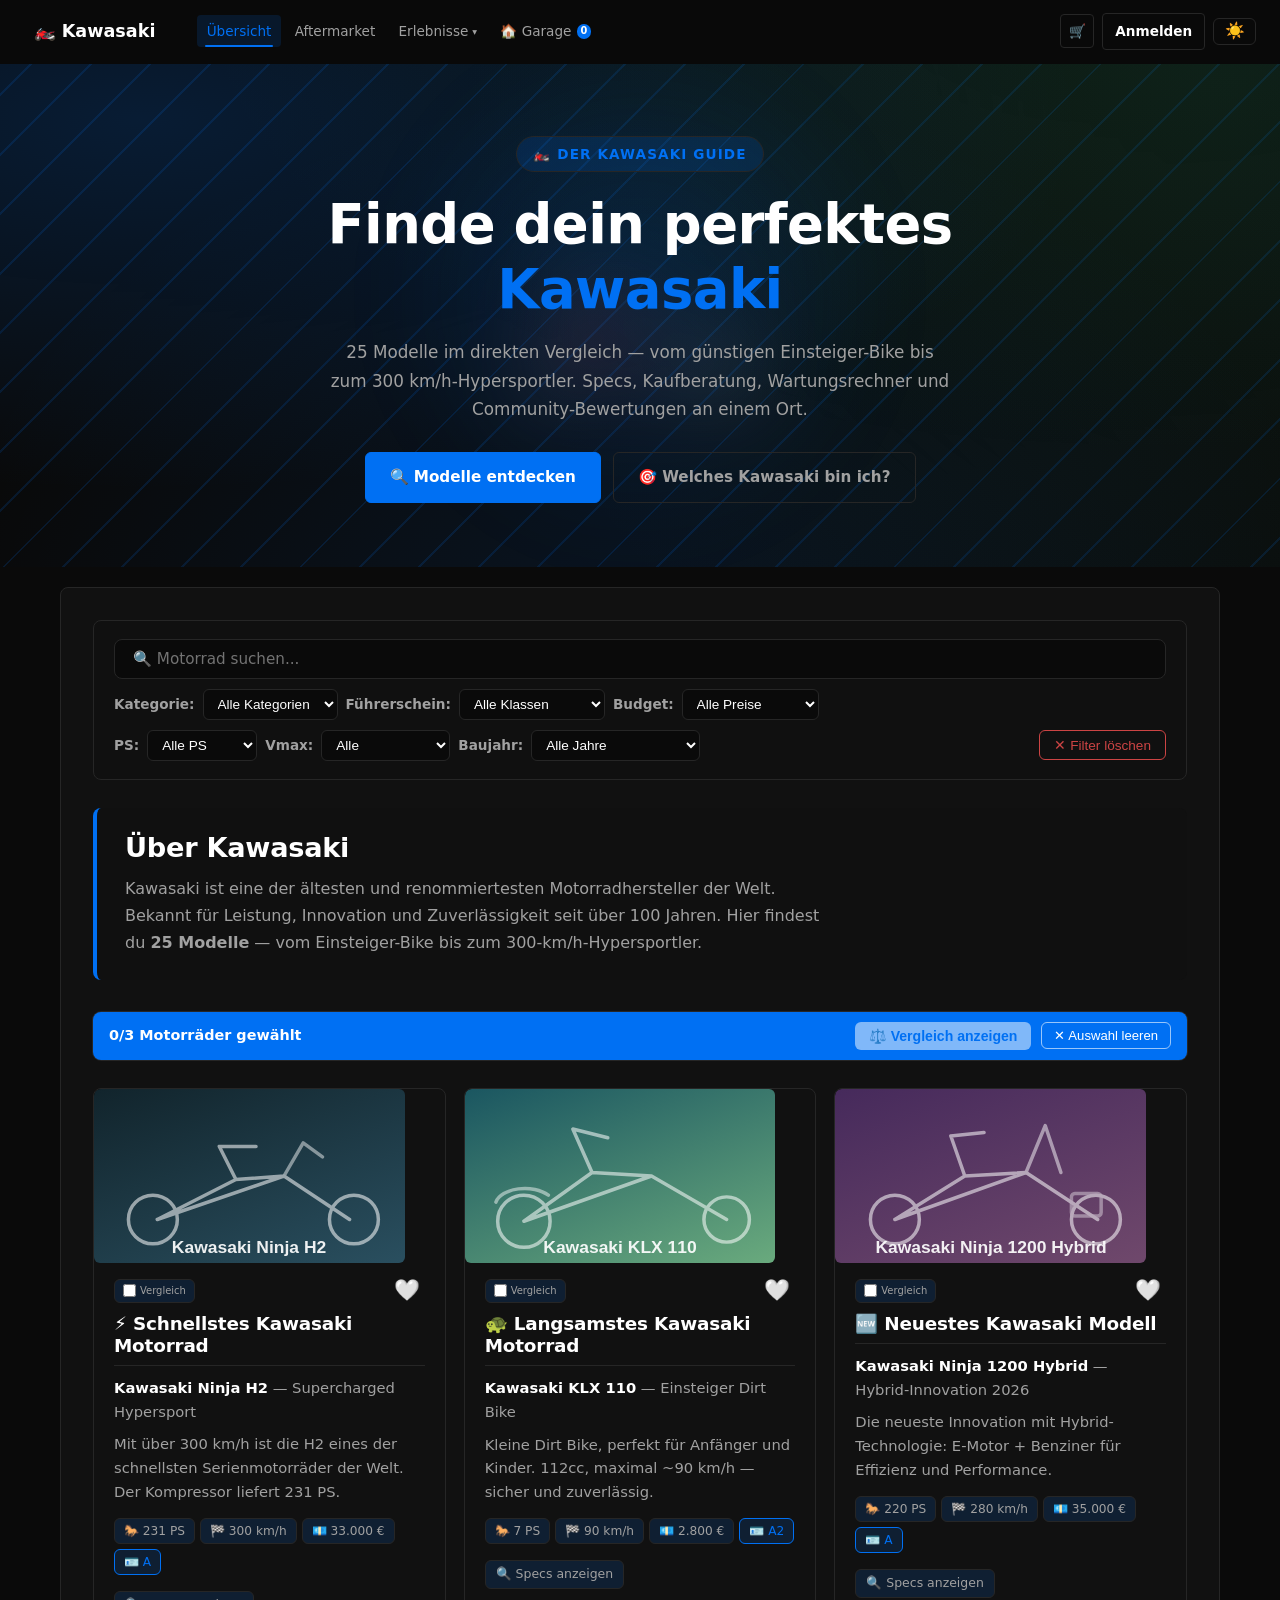
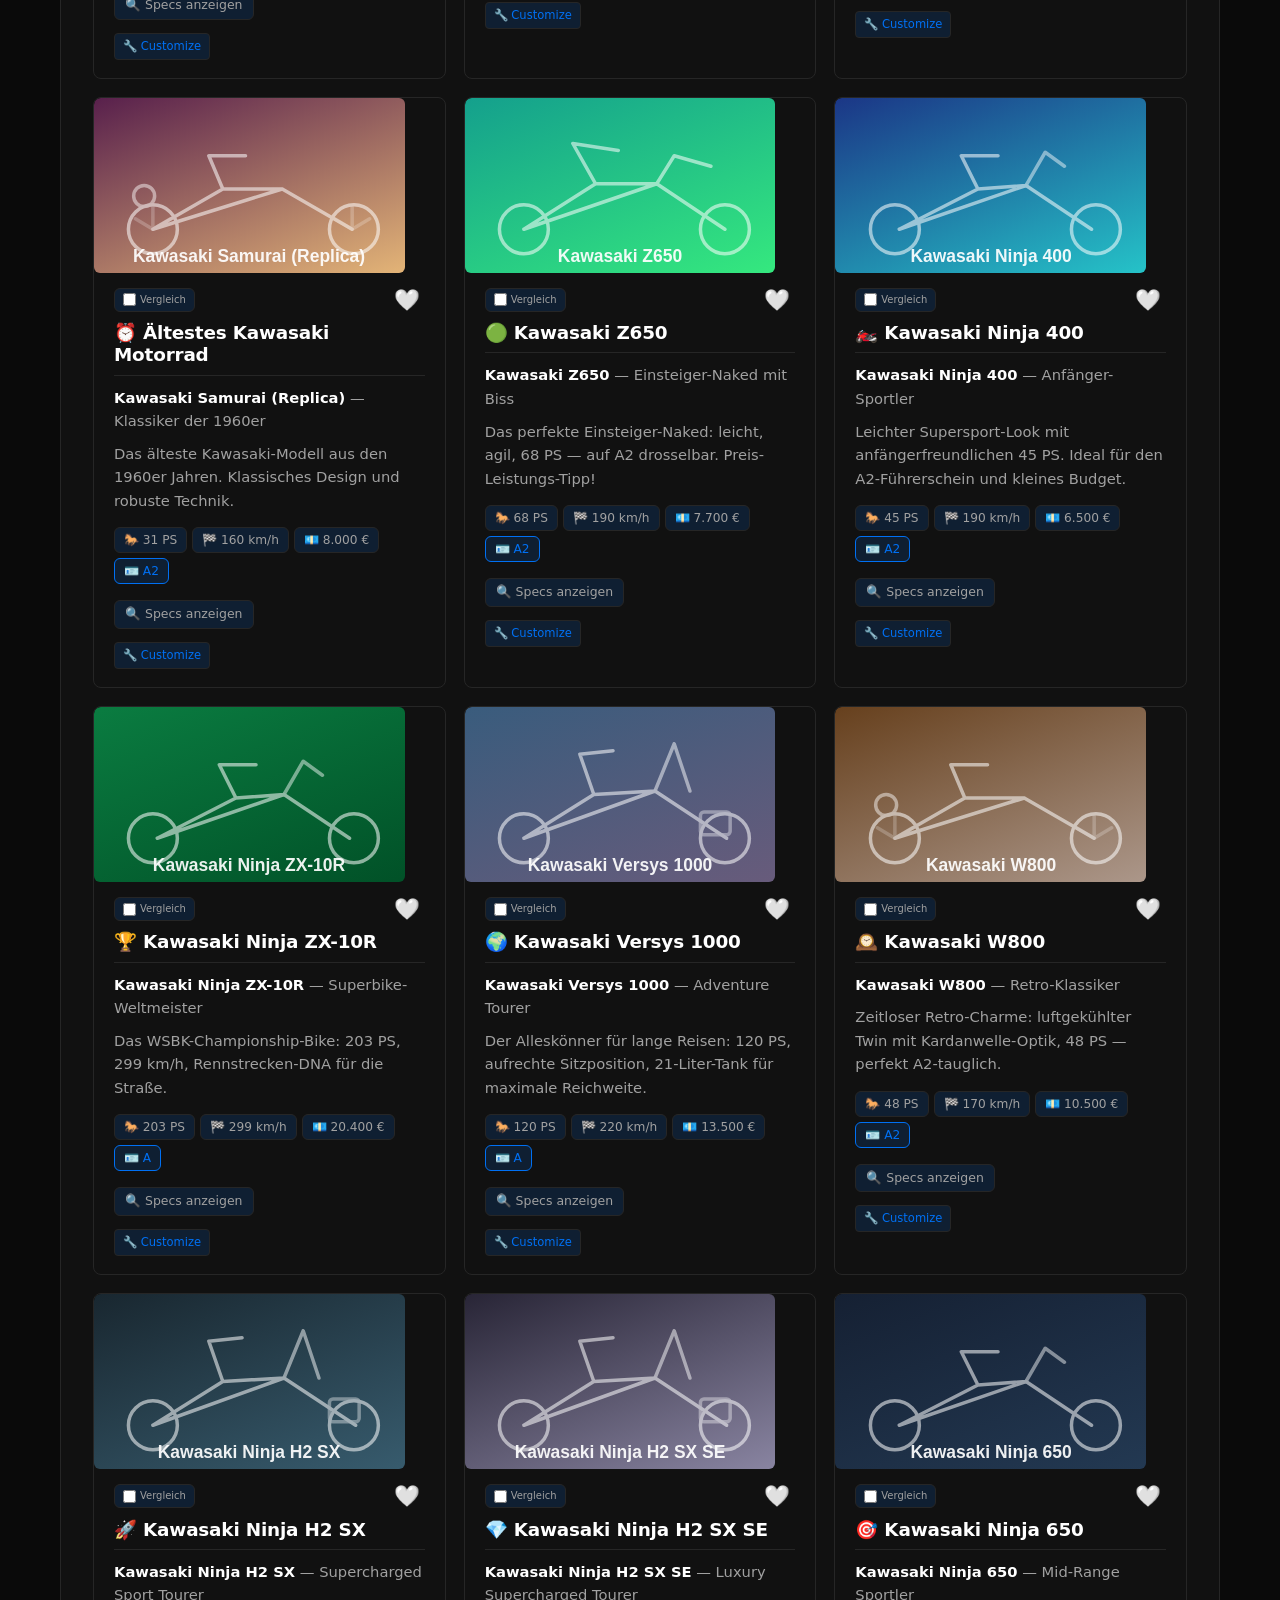
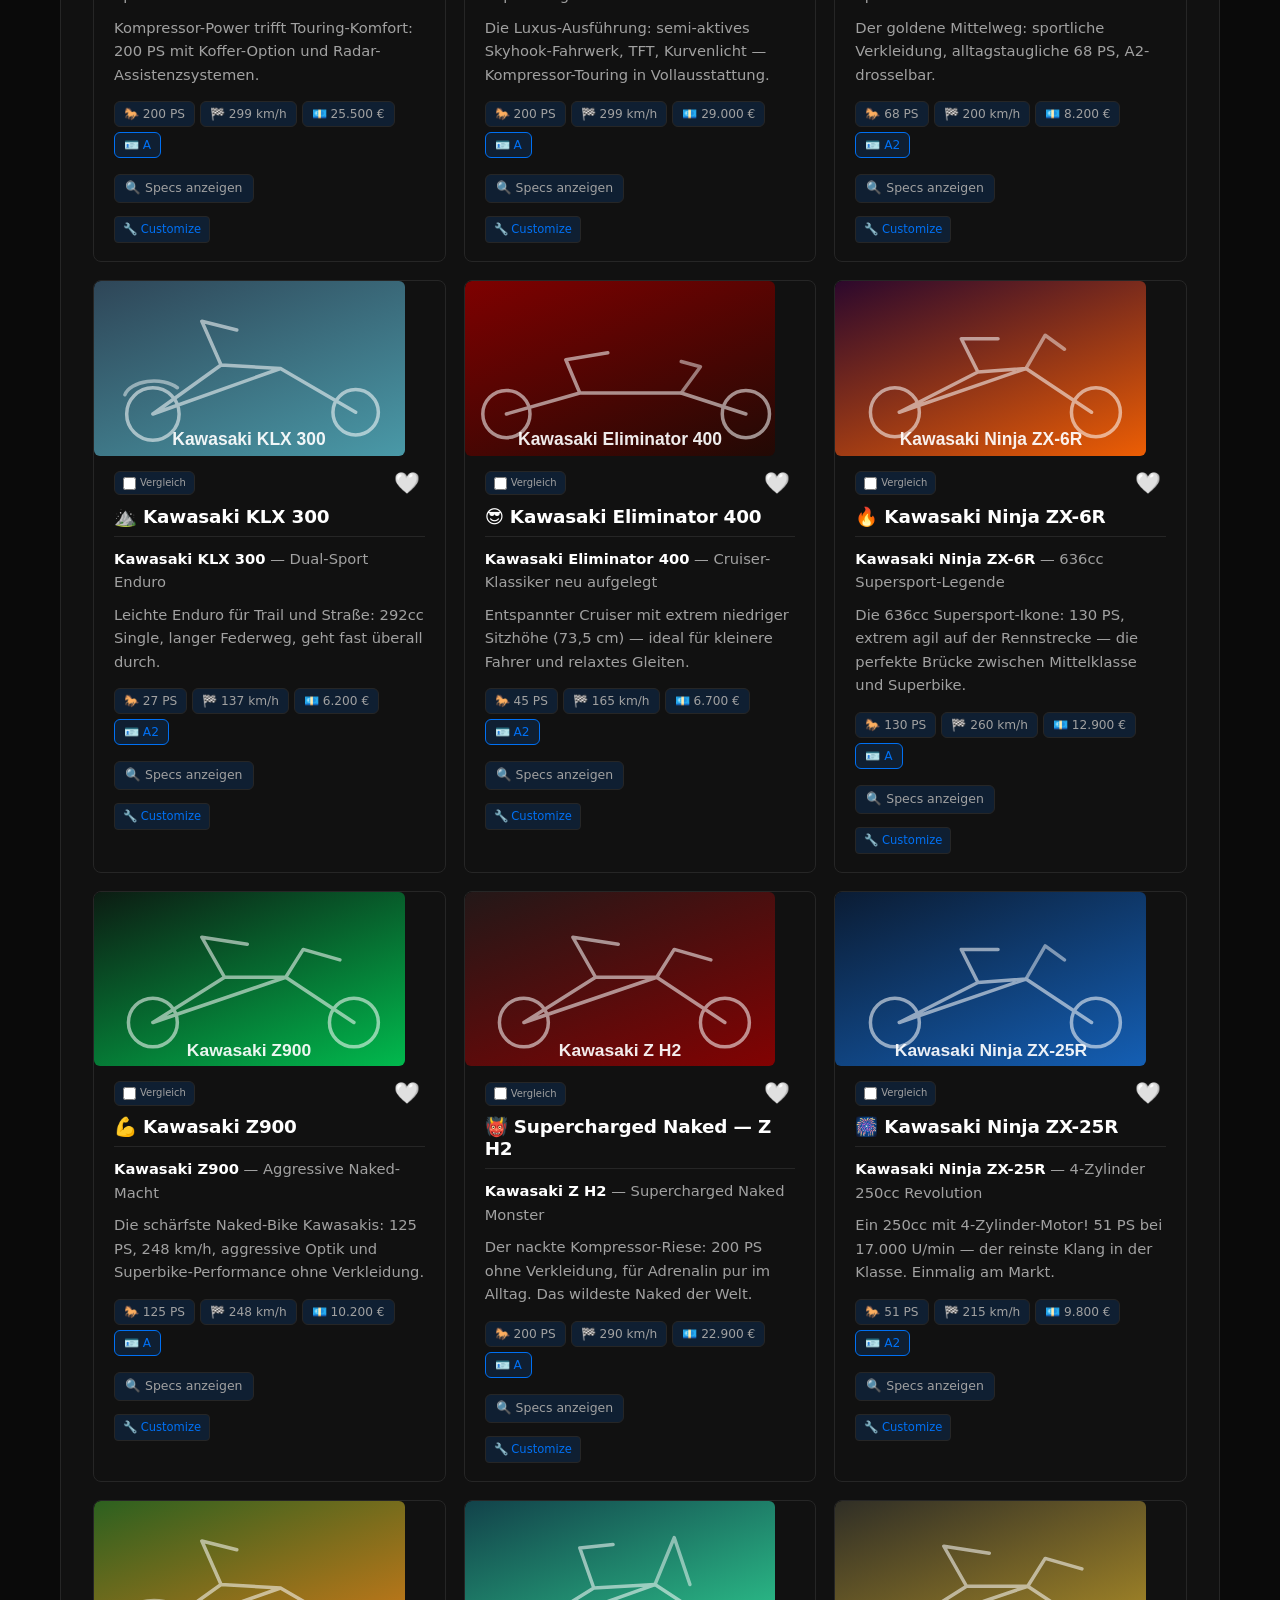
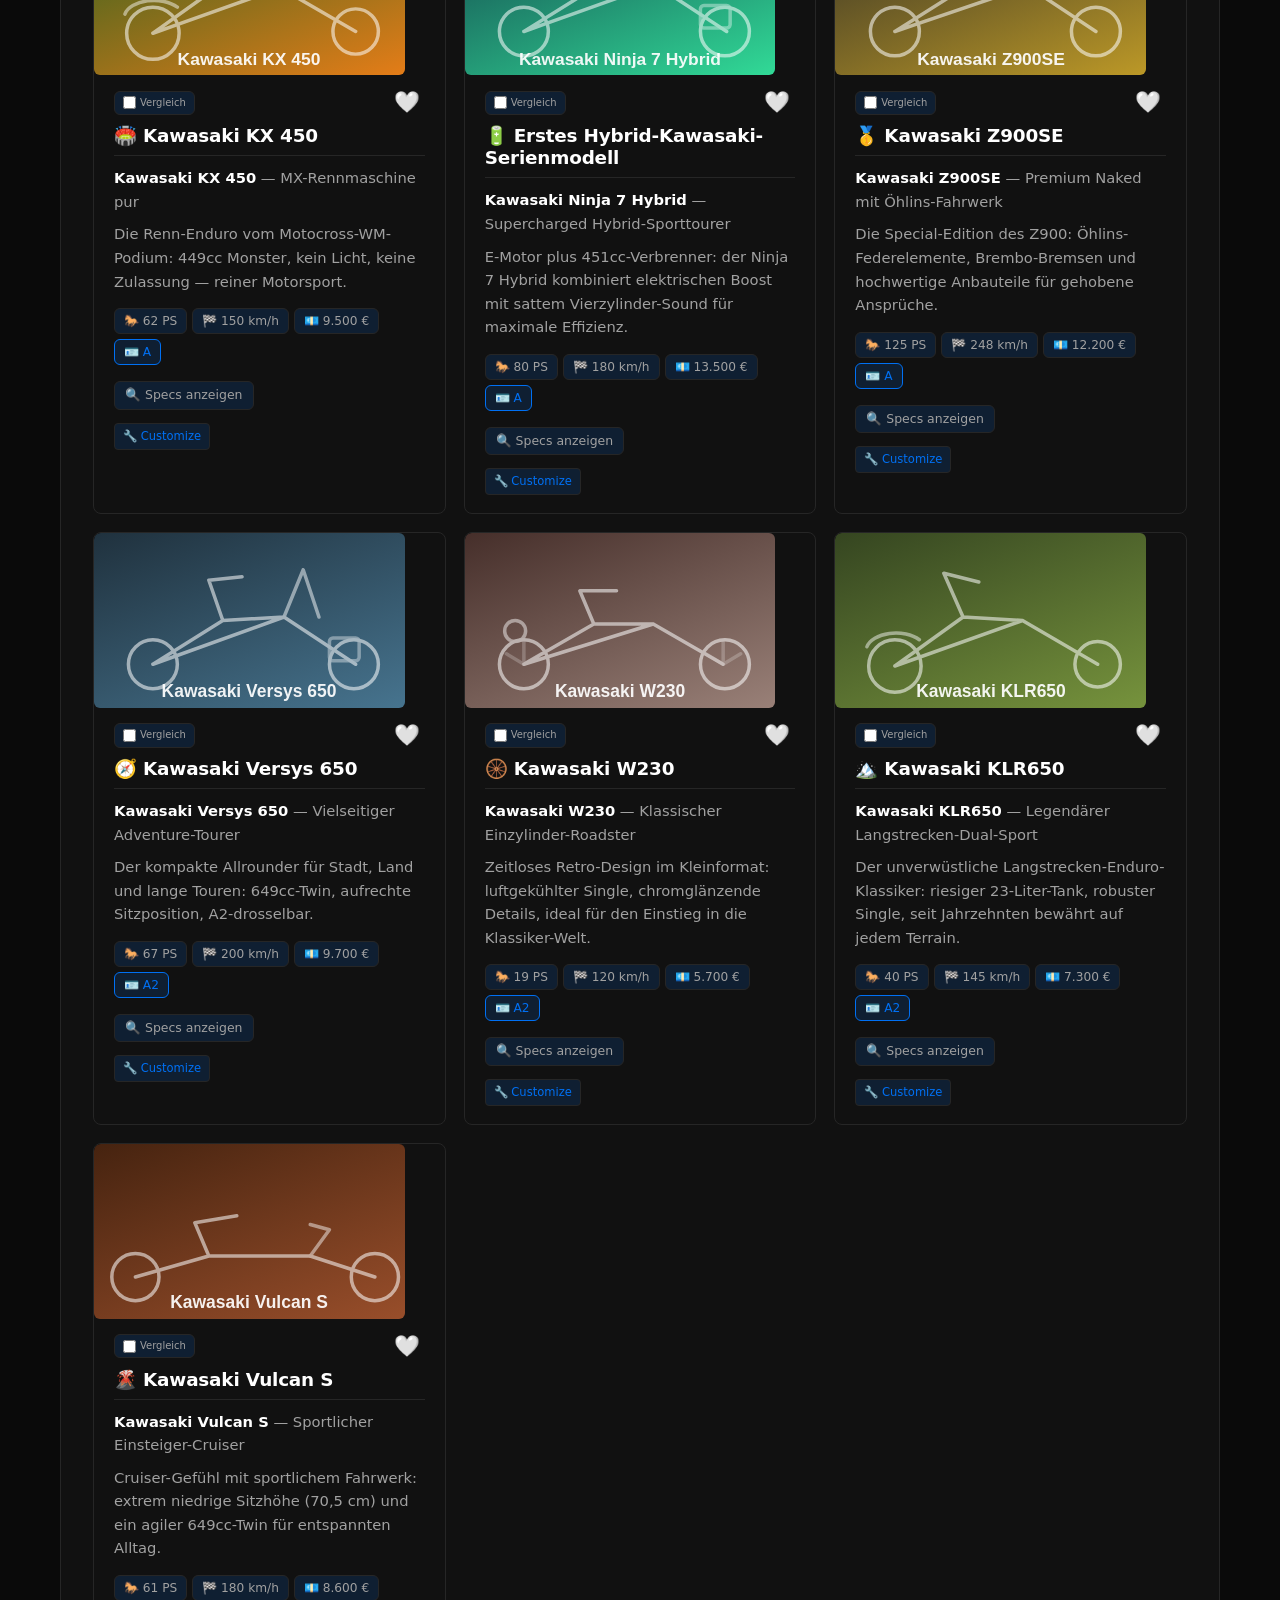
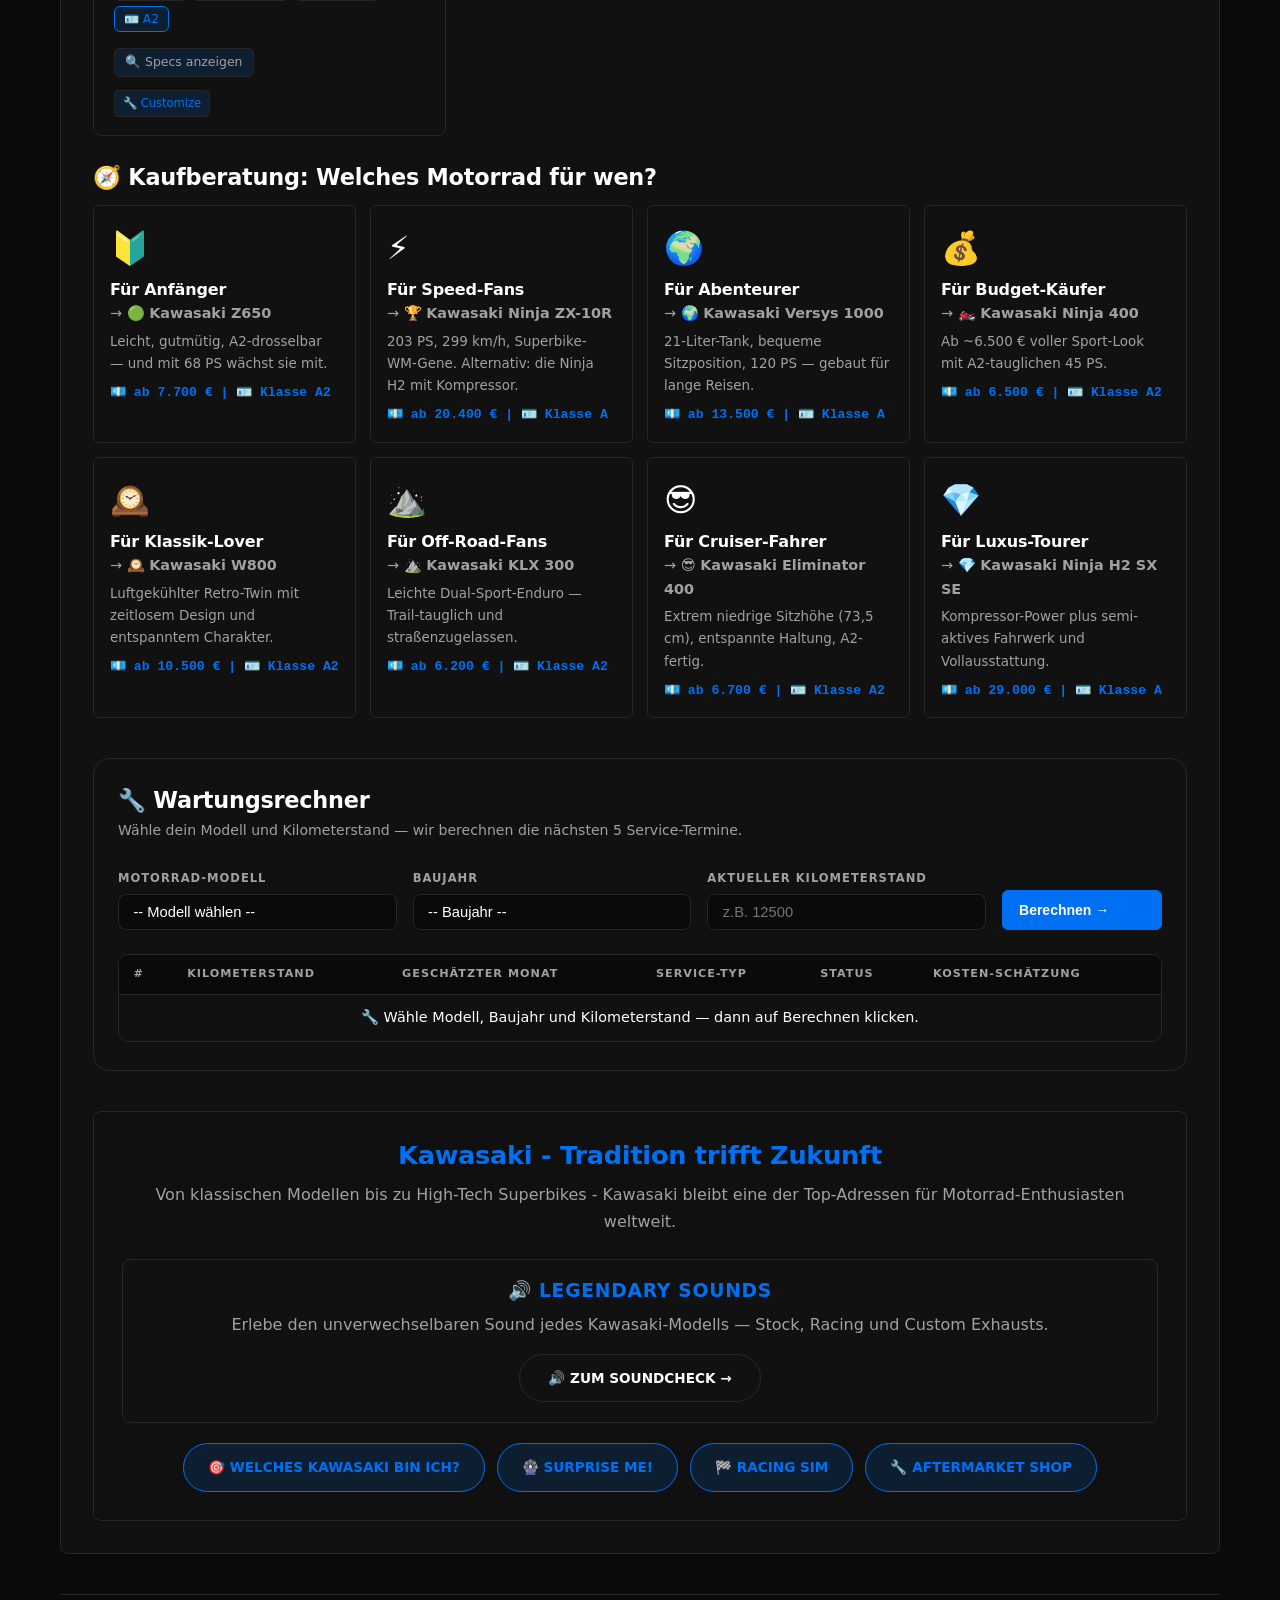
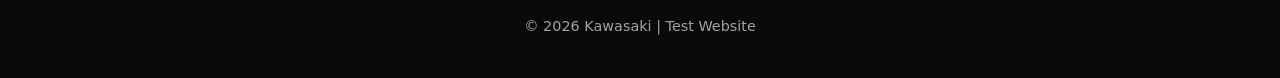
==== commit 94d8c640: "style(hover): multi-effect hover/focus/press across cards + CTA pulse Layers lift + deepened shadow " ====
--- a/index.html
+++ b/index.html
@@ -457,7 +457,7 @@
                 300&nbsp;km/h-Hypersportler. Specs, Kaufberatung, Wartungsrechner und Community-Bewertungen an
                 einem Ort.</p>
             <div class="hero-cta-row">
-                <a href="#bikesGrid" class="btn hero-cta">🔍 Modelle entdecken</a>
+                <a href="#bikesGrid" class="btn hero-cta btn-cta-pulse">🔍 Modelle entdecken</a>
                 <a href="quiz.html" class="btn btn-outline hero-cta-secondary">🎯 Welches Kawasaki bin ich?</a>
             </div>
         </div>
--- a/styles.css
+++ b/styles.css
@@ -1178,3 +1178,64 @@
 }
 body.dark-mode .fact-card h3 { color: #ffffff; }
 body.dark-mode .fact-card strong { color: #ffffff; }
+
+/* ════════════════════════════════════════════════════════════════
+   style(hover): Multi-Effekt Hover/Focus/Press — Phase B
+   Rein additive Ergänzungen (keine bestehende Regel oben wird verändert
+   oder entfernt — GOLDEN_PRINCIPLES_KE.md Regel 6, da styles.css auch
+   von soundcheck.html geladen wird; die hier angesprochenen Selektoren
+   ".fact-card"/".card-action-link" kommen in soundcheck.html nicht vor,
+   das Rendering dort ist also ohnehin unberührt). Jede Karte bekommt statt
+   nur einer Hover-Farbänderung mehrere kombinierte Effekte: Lift (bereits
+   oben vorhanden), vertiefter Schatten (--shadow-xl) und ein dezenter
+   "Sheen"-Lichtstreif, der beim Hover/Fokus einmal durchläuft. Animiert
+   wird ausschliesslich transform/opacity (Compositor-only); die globale
+   prefers-reduced-motion-Regel in design.css nullt alle
+   transition-duration-Werte projektweit, das Sheen-Sweep entfällt damit
+   automatisch mit.
+   ════════════════════════════════════════════════════════════════ */
+.fact-card::after {
+  content: "";
+  position: absolute;
+  inset: 0;
+  background: linear-gradient(115deg, transparent 30%, rgba(255, 255, 255, 0.14) 45%, transparent 60%);
+  transform: translateX(-120%);
+  opacity: 0;
+  pointer-events: none;
+  transition: transform var(--dur-slow, 0.4s) var(--ease-out, ease),
+              opacity var(--dur-fast, 0.15s) var(--ease-standard, ease);
+}
+.fact-card:hover::after,
+.fact-card:focus-within::after,
+.fact-card:focus-visible::after {
+  transform: translateX(120%);
+  opacity: 1;
+}
+/* Vertiefter Schatten zusätzlich zum bereits bestehenden Lift/Border-Hover
+   (gleicher Selektor, spätere Deklaration gewinnt nur für box-shadow). */
+.fact-card:hover,
+.fact-card:focus-within,
+.fact-card:focus-visible {
+  box-shadow: var(--shadow-xl, var(--shadow-lg, var(--shadow)));
+}
+.fact-card:focus-visible {
+  outline: 2px solid var(--accent);
+  outline-offset: 2px;
+}
+
+/* .card-action-link hatte bereits eine :hover-Regel (hover-polish-Phase) —
+   hier nur ein zusätzlicher, additiver Sichtbarer-Fokus-Zustand. */
+.card-action-link:focus-visible {
+  outline: 2px solid var(--accent);
+  outline-offset: 2px;
+  border-radius: var(--radius-sm);
+}
+
+/* Tastatur-Druck-Feedback: erweitert das bereits bestehende Muster von
+   ".fact-card:active" auf die generischen Buttons (siehe design.css
+   ".btn"/".btn-outline" — dort nur background/border-color, hier additiv
+   das press-transform ergänzt, ohne die bestehenden Zeilen zu verändern). */
+.btn:active,
+.btn-outline:active {
+  transform: translateY(1px) scale(0.97);
+}
--- a/design.css
+++ b/design.css
@@ -767,3 +767,54 @@
 .modal-content {
   box-shadow: var(--shadow-xl);
 }
+
+/* ════════════════════════════════════════════════════════════════
+   style(hover): Multi-Effekt Hover/Focus/Press — Phase B
+   Rein additive Ergänzungen; keine bestehende Deklaration wird entfernt.
+   Da design.css von JEDER Seite inkl. soundcheck.html geladen wird,
+   sind alle neuen Regeln entweder neue, bisher ungenutzte Token/Klassen
+   oder zusätzliche (spätere) Deklarationen für Selektoren, die
+   soundcheck.html nicht im Markup verwendet ("value" der bestehenden
+   Zeilen bleibt exakt gleich, nur zusätzliche Eigenschaften kommen
+   hinzu) — GOLDEN_PRINCIPLES_KE.md Regel 6 bleibt damit gewahrt.
+   ════════════════════════════════════════════════════════════════ */
+
+/* .btn/.btn-outline: identische Transition-Tokens wie oben (--dur-fast/
+   --ease-standard), nur um "transform" erweitert, damit der neue
+   Press-Effekt (siehe styles.css ".btn:active") weich einrastet statt
+   hart zu springen. Werte für background/border-color unverändert. */
+.btn,
+.btn-outline {
+  transition: background var(--dur-fast, 0.15s) var(--ease-standard, ease),
+              border-color var(--dur-fast, 0.15s) var(--ease-standard, ease),
+              color var(--dur-fast, 0.15s) var(--ease-standard, ease),
+              transform var(--dur-fast, 0.15s) var(--ease-standard, ease);
+}
+
+/* Sichtbarer Fokus-Zustand für die neuen Glassmorphism-Karten (zentrales
+   Modal-System) — zusätzlich zur globalen :focus-visible-Baseline, da
+   ".modal-content" selbst i.d.R. nicht fokussiert wird, sein Rahmen
+   aber beim Fokus eines Kind-Elements (z.B. Schliessen-Button) sichtbar
+   mitleuchten soll. */
+.modal-content:focus-within {
+  border-color: var(--accent);
+  box-shadow: var(--shadow-xl), var(--shadow-glow, 0 0 0 3px var(--accent-dim));
+}
+
+/* Dezenter "Idle-Pulse" für Call-to-Action-Buttons: eine sehr sanfte,
+   langsame Skalierungs-/Helligkeits-Atmung, ausschliesslich
+   transform/filter (kein box-shadow-Loop, kompositor-freundlich). Opt-in
+   über die Klasse ".btn-cta-pulse" — betrifft ausschliesslich Elemente,
+   die diese Klasse explizit tragen (aktuell: .hero-cta auf index.html),
+   kein bestehendes Element ändert sein Verhalten automatisch. */
+@keyframes btn-cta-pulse {
+  0%, 100% { transform: scale(1); filter: brightness(1); }
+  50%      { transform: scale(1.035); filter: brightness(1.08); }
+}
+.btn-cta-pulse {
+  animation: btn-cta-pulse 3.2s var(--ease-standard, ease) infinite;
+}
+.btn-cta-pulse:hover,
+.btn-cta-pulse:focus-visible {
+  animation-play-state: paused;
+}
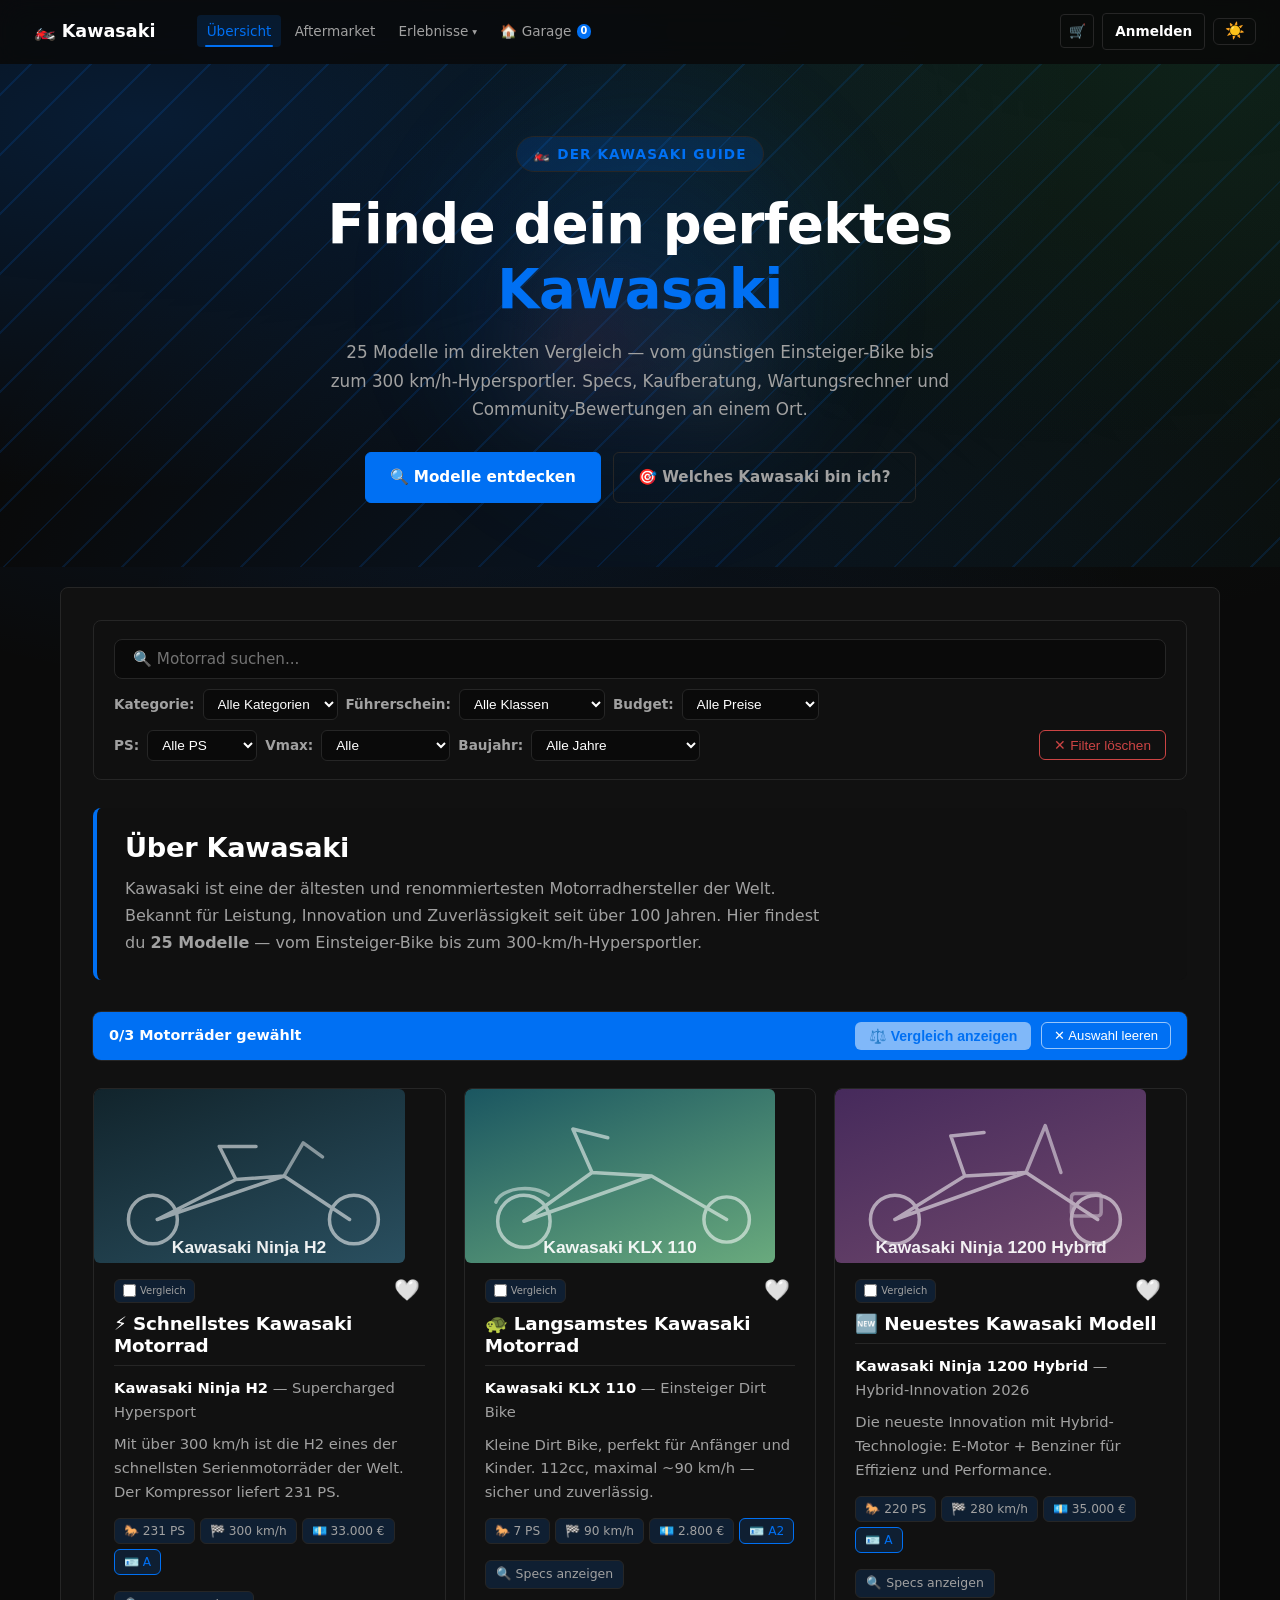
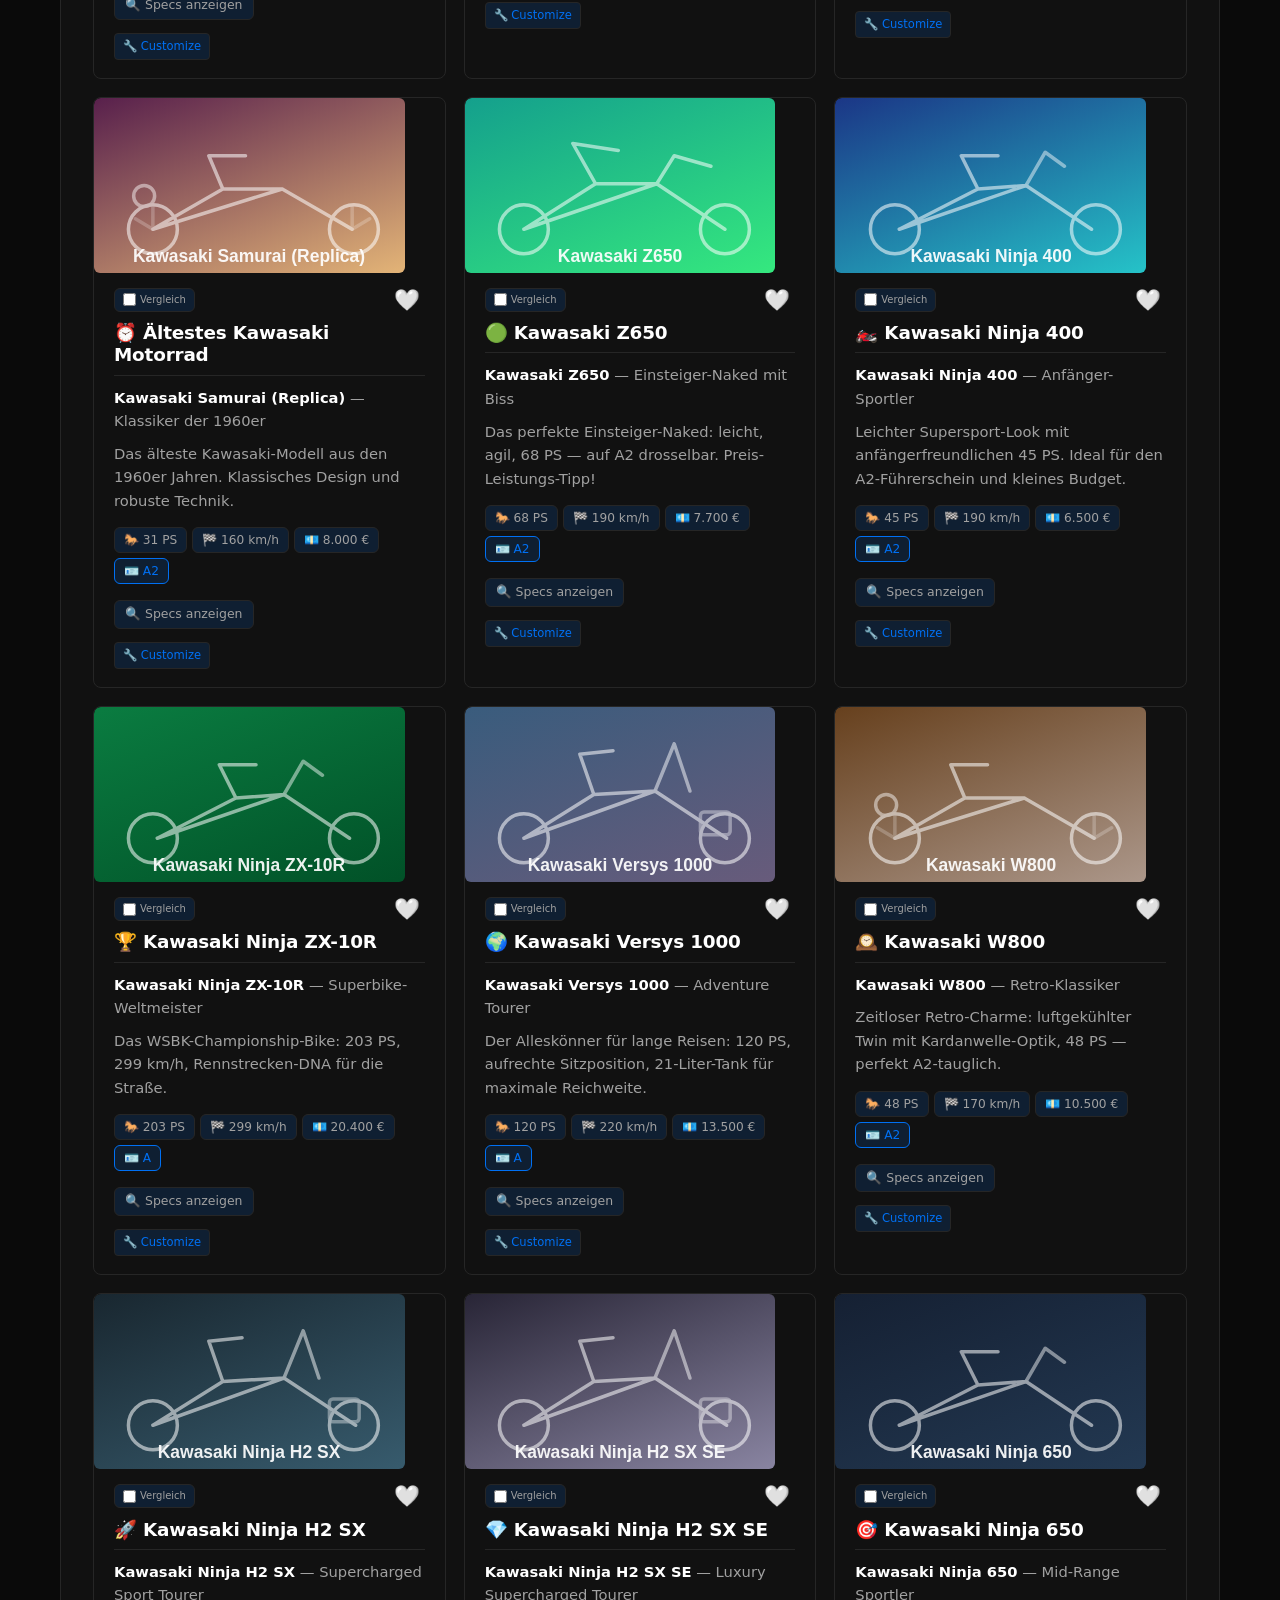
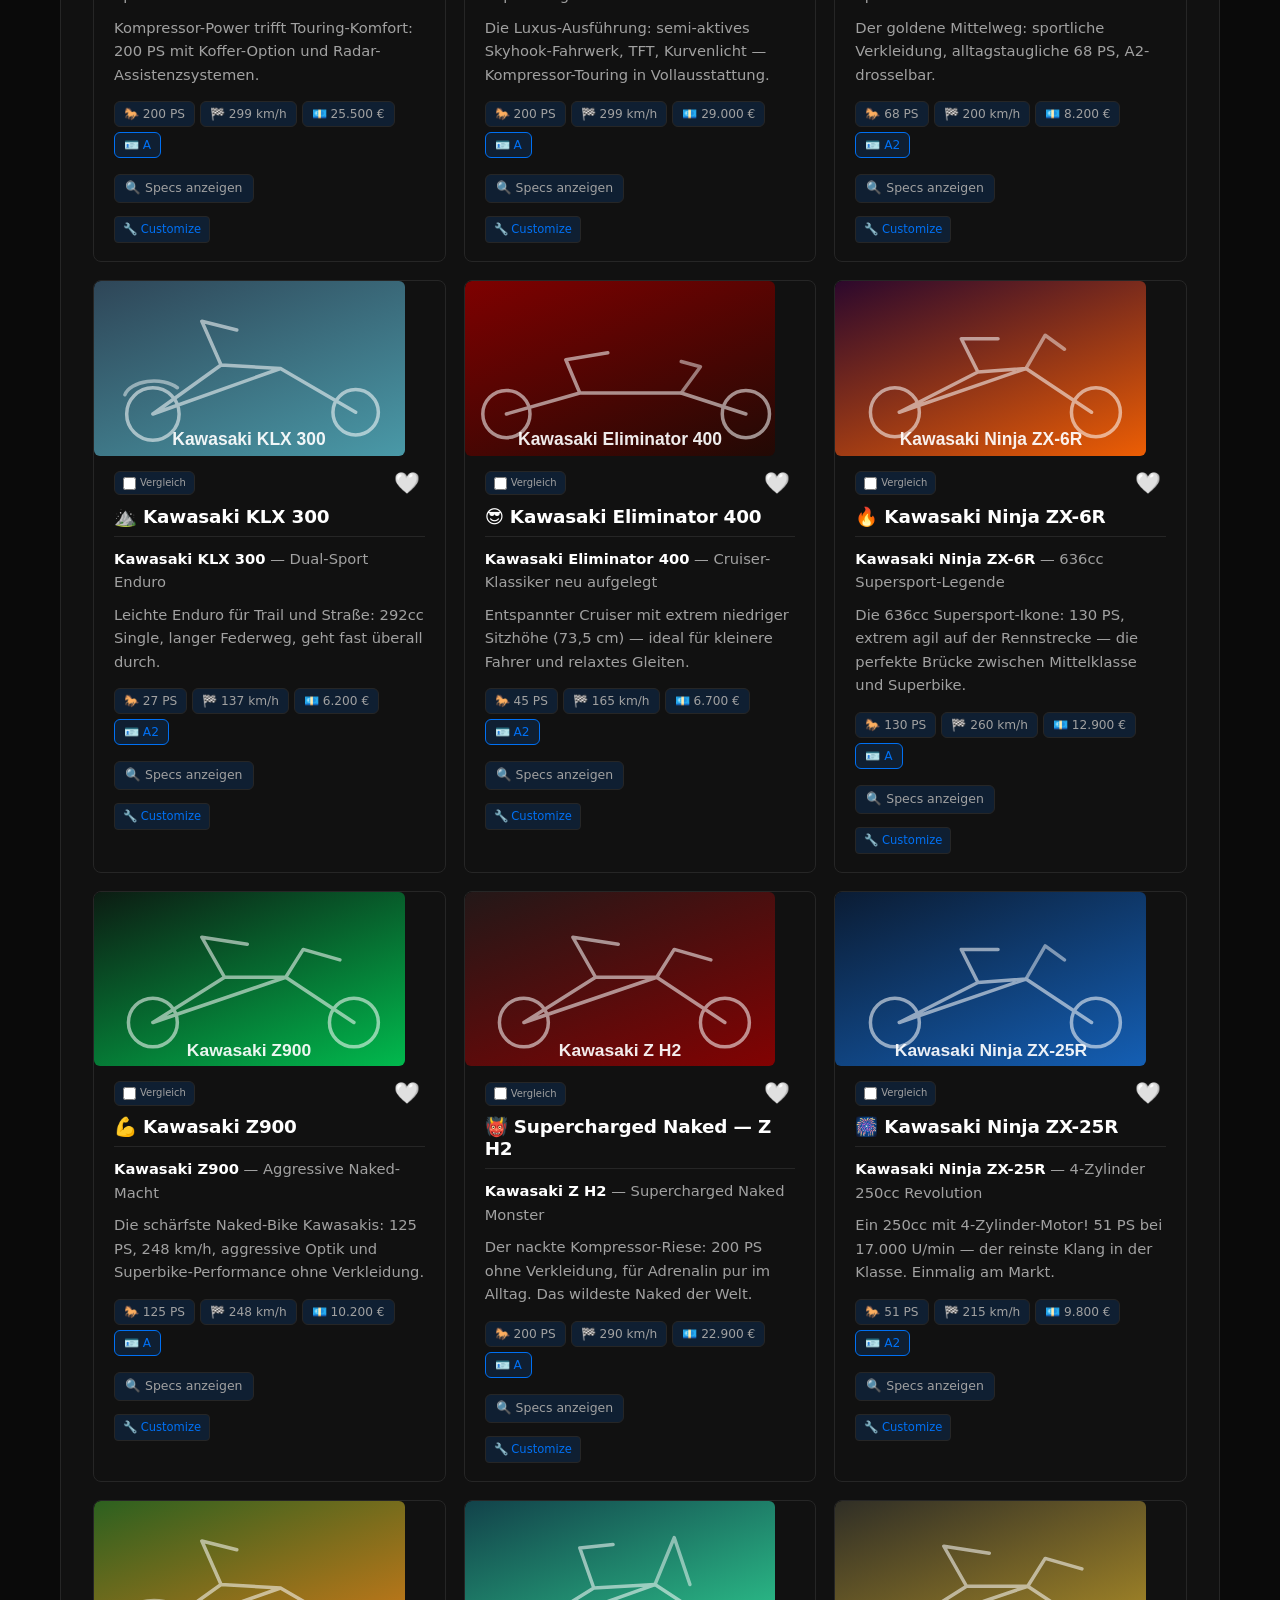
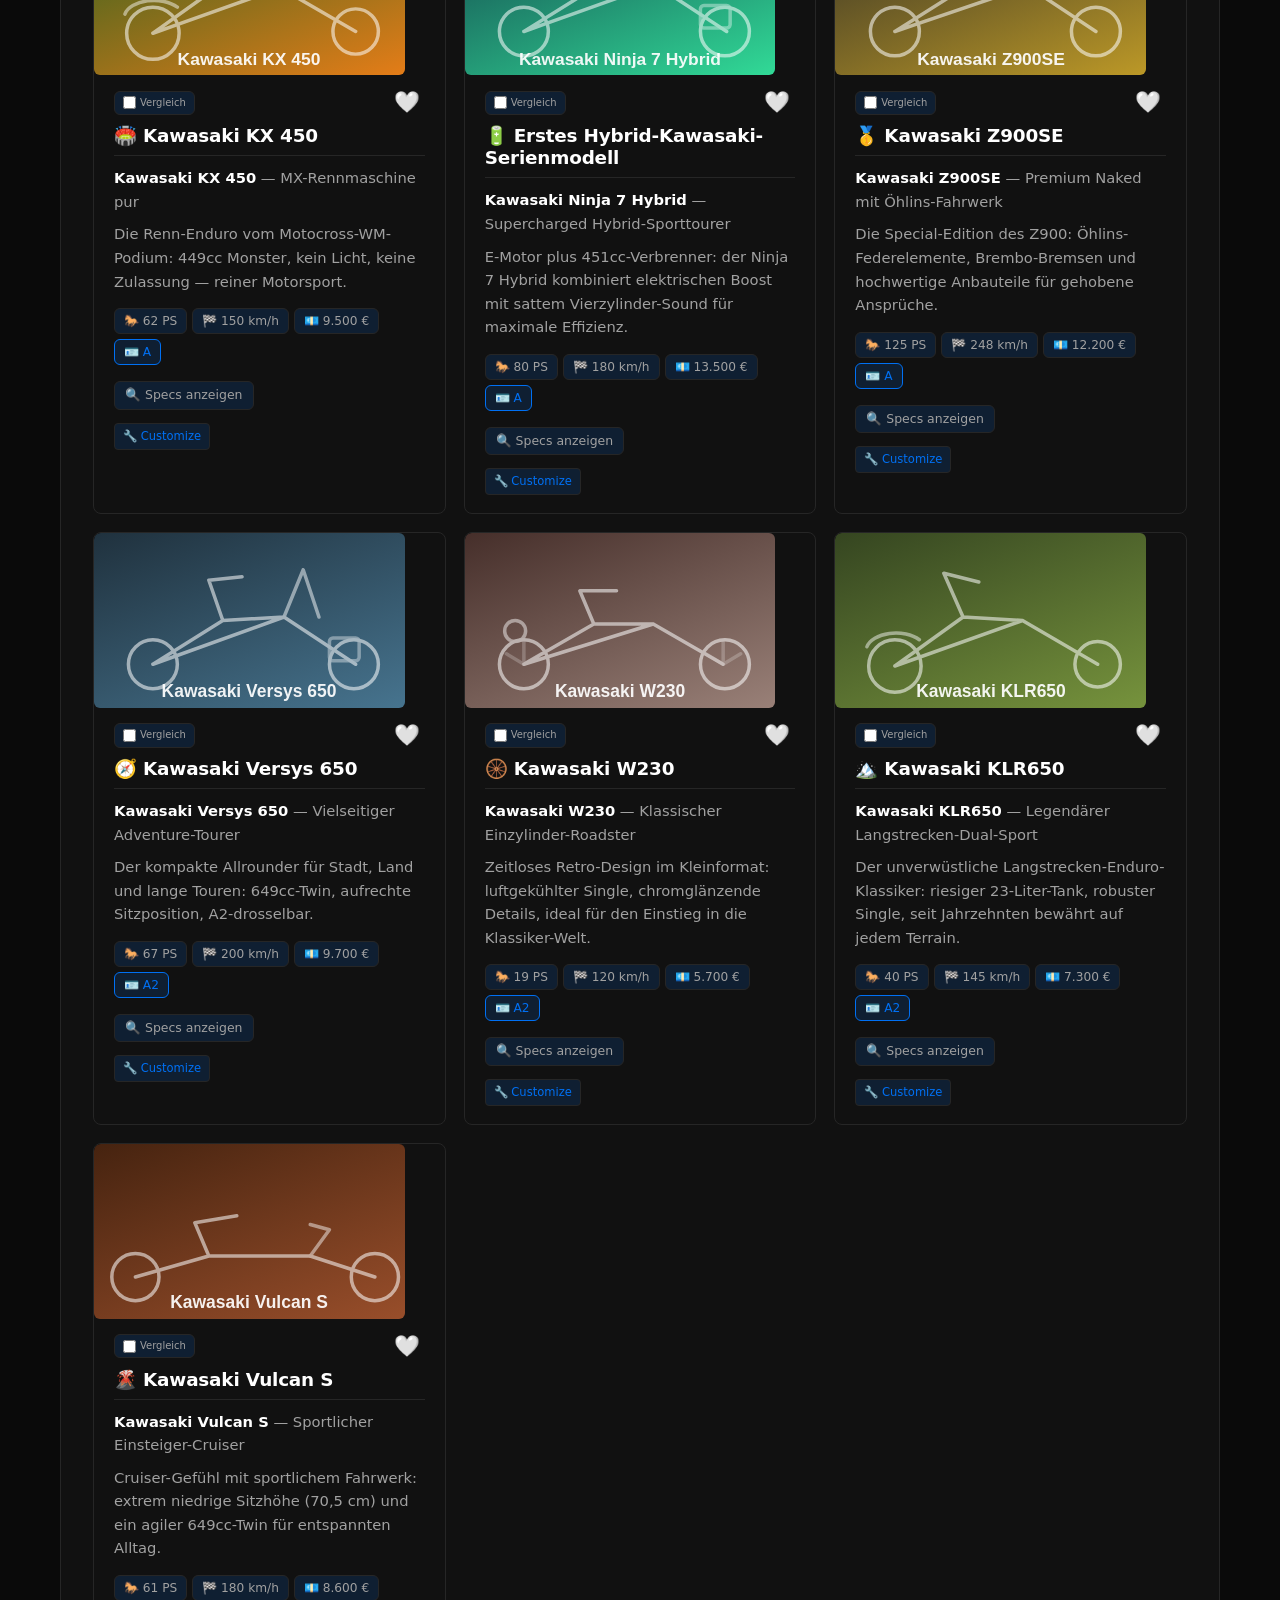
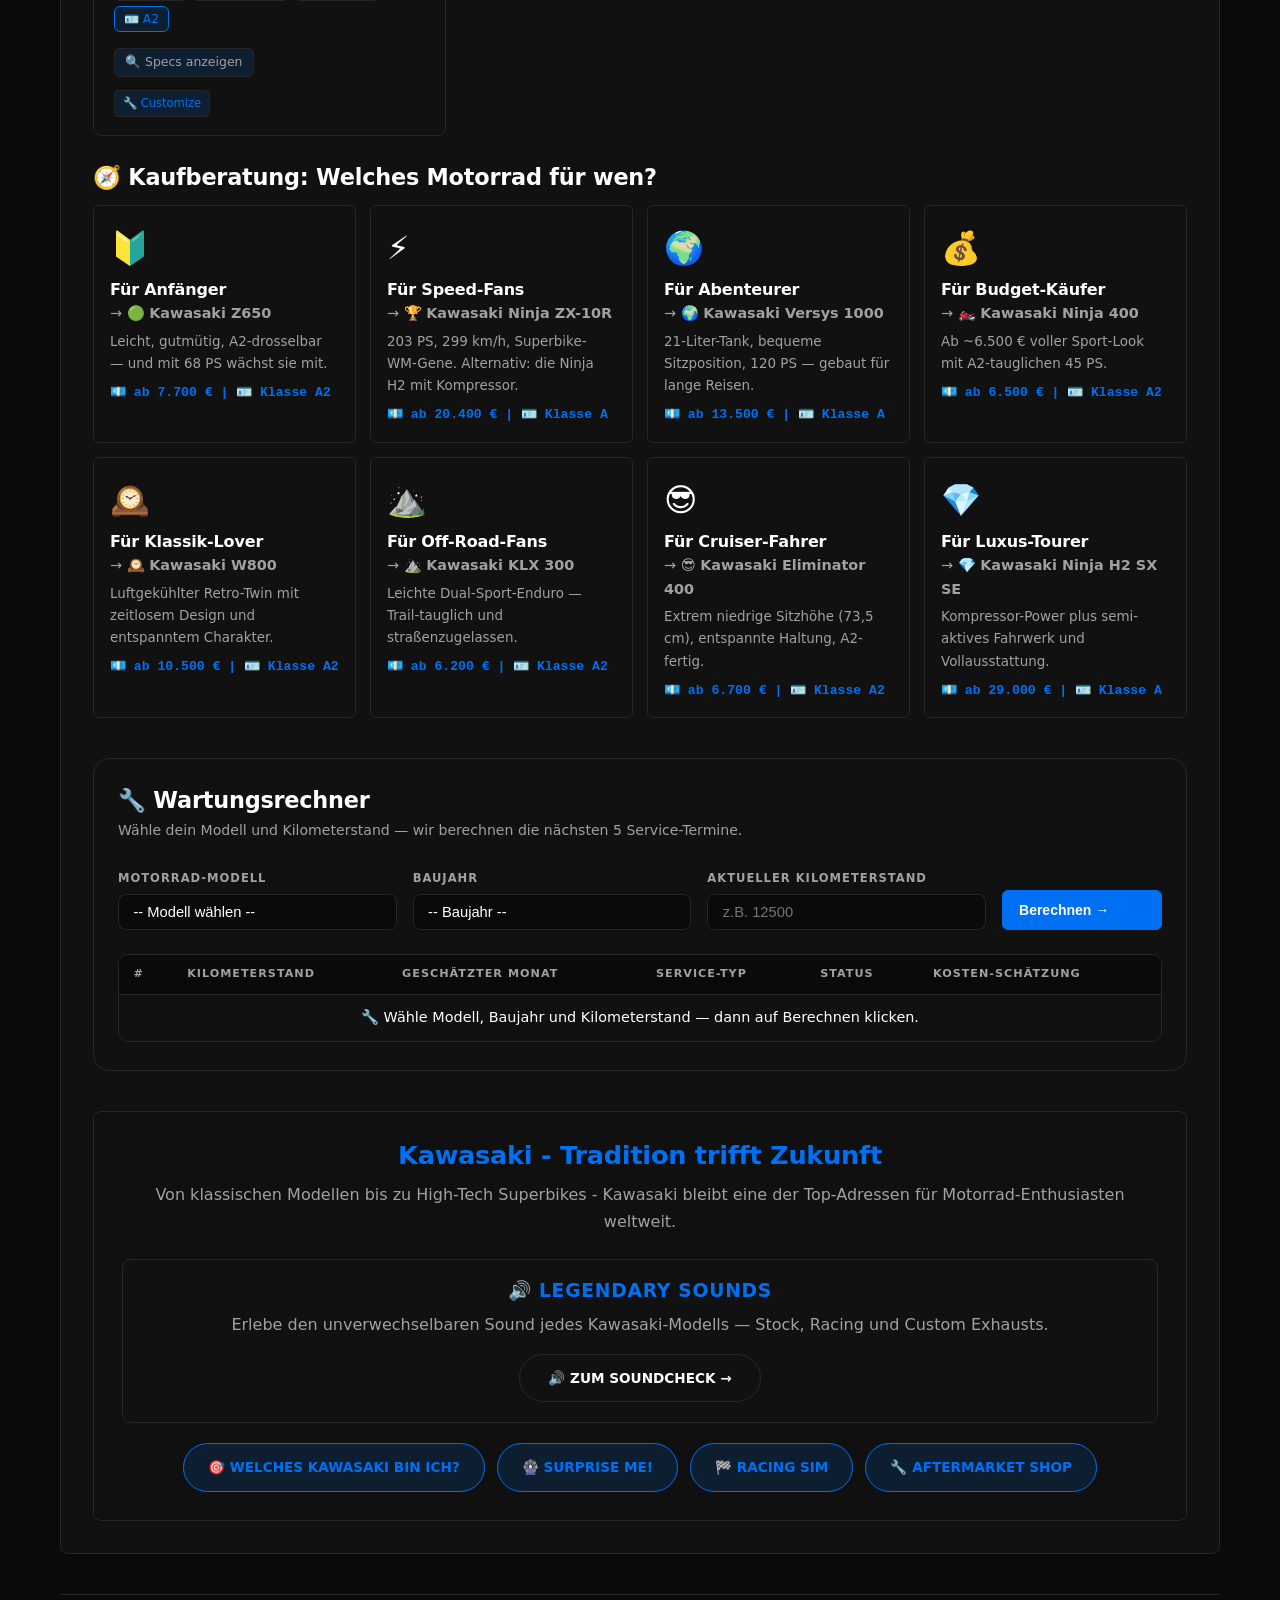
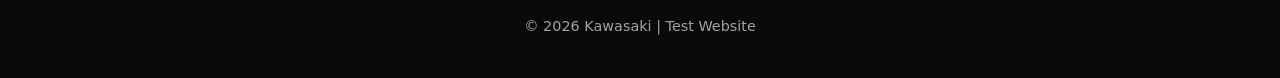
==== commit 186112da: "style(glassmorphism): glass depth on inline panels + page backgrounds Adds a new opt-in "page-bg-mes" ====
--- a/index.html
+++ b/index.html
@@ -429,7 +429,7 @@
 }
     </style>
 </head>
-<body>
+<body class="page-bg-mesh">
     <!-- Gemeinsame Navbar (Single Source of Truth) — siehe navbar.js, das
          diesen Container sofort synchron mit identischem Markup befüllt.
          Der Fallback-Button unten existiert NUR, damit dark-mode.test.js /
@@ -2408,5 +2408,6 @@
     <script src="settings.js"></script>
     <script src="scroll-reveal.js"></script>
     <script src="count-up.js"></script>
+    <script src="tilt.js"></script>
 </body>
 </html>
--- a/styles.css
+++ b/styles.css
@@ -1239,3 +1239,35 @@
 .btn-outline:active {
   transform: translateY(1px) scale(0.97);
 }
+
+/* ════════════════════════════════════════════════════════════════
+   feat(tilt): dezenter Cursor-Tilt für Bike-Karten (siehe tilt.js)
+   Komponiert Lift (bereits oben vorhanden) + Tilt in EINER
+   transform-Deklaration über die Custom-Properties "--tilt-rx"/
+   "--tilt-ry" (von tilt.js per Mausposition gesetzt, Default 0deg via
+   ".fact-card" unten — ohne JS/bei reduzierter Bewegung bleiben beide
+   auf 0deg, die Karte verhält sich exakt wie zuvor: nur Lift, kein
+   Tilt). --tilt-max-deg/--tilt-perspective (design.css, Phase A) sind
+   die einzige Quelle für Stärke/Perspektive. Rein additiv — überschreibt
+   nur den "transform"-Wert der bestehenden ".fact-card:hover"-Regel via
+   spätere, gleich-spezifische Deklaration (keine Zeile oben verändert).
+   ════════════════════════════════════════════════════════════════ */
+.fact-card {
+  --tilt-rx: 0deg;
+  --tilt-ry: 0deg;
+}
+.fact-card:hover,
+.fact-card:focus-within,
+.fact-card:focus-visible {
+  transform: perspective(var(--tilt-perspective, 900px))
+             translateY(-6px) scale(1.012)
+             rotateX(var(--tilt-rx, 0deg)) rotateY(var(--tilt-ry, 0deg));
+}
+/* Bestehendes Press-Feedback (siehe ".fact-card:active" oben) bleibt
+   auch beim gleichzeitigen Hover erhalten — diese Regel kommt bewusst
+   NACH der Hover-Regel oben, damit :active bei Klick wieder gewinnt. */
+.fact-card:active {
+  transform: perspective(var(--tilt-perspective, 900px))
+             translateY(-3px) scale(1.005)
+             rotateX(var(--tilt-rx, 0deg)) rotateY(var(--tilt-ry, 0deg));
+}
--- a/design.css
+++ b/design.css
@@ -818,3 +818,99 @@
 .btn-cta-pulse:focus-visible {
   animation-play-state: paused;
 }
+
+/* ════════════════════════════════════════════════════════════════
+   feat(page-transitions): sanfte Cross-Document View Transitions
+   Rein CSS-basiertes Progressive Enhancement (kein Framework, kein JS,
+   keine Änderung an <a href="...">/navbar.js nötig — Navigation bleibt
+   100% normale Mehrseiten-Navigation). "@view-transition" ist eine noch
+   junge, Chromium-spezifische Regel: nicht unterstützende Browser
+   ignorieren sie einfach und navigieren wie bisher instant — kein
+   Fallback-Code nötig. Additiv für JEDE Seite inkl. soundcheck.html
+   (geschützte Datei): das Rendering DURCH die Navigation hindurch wird
+   dadurch weicher, das Rendering DER Seite selbst (die einzige vom
+   GOLDEN_PRINCIPLES_KE.md-Byte-Vergleich betrachtete Grösse) bleibt
+   unverändert, da @view-transition keine normalen Style-Regeln
+   überschreibt.
+   WICHTIG: Die View-Transitions-Spec respektiert prefers-reduced-motion
+   NICHT automatisch (anders als reguläre CSS-Animationen/-Transitions)
+   — die Deaktivierung unten ist daher explizit und eigenständig nötig.
+   ════════════════════════════════════════════════════════════════ */
+@media not (prefers-reduced-motion: reduce) {
+  @view-transition {
+    navigation: auto;
+  }
+}
+
+::view-transition-old(root),
+::view-transition-new(root) {
+  animation-duration: var(--dur-slow, 0.4s);
+  animation-timing-function: var(--ease-out, ease);
+}
+
+@media (prefers-reduced-motion: reduce) {
+  ::view-transition-group(*),
+  ::view-transition-old(*),
+  ::view-transition-new(*) {
+    animation: none !important;
+  }
+}
+
+/* ════════════════════════════════════════════════════════════════
+   style(glassmorphism): seitenweite Mehrschicht-Hintergrund-Textur
+   Opt-in über eine neue Klasse auf <body> (".page-bg-mesh") — die
+   bestehende, ungeänderte "body"-Basisregel oben (Zeile ~158) bleibt
+   für JEDE Seite ohne diese Klasse (u.a. soundcheck.html) exakt
+   gleich; nur Seiten, die die Klasse tragen, bekommen zusätzlich zum
+   Vollton-Hintergrund das --gradient-mesh-Token (Phase A) als sehr
+   dezente, weiche Mehrschicht-Textur. Dark-Mode nutzt die vollen
+   Werte von --gradient-mesh (kräftigeres Glass-Gefühl), Light-Mode
+   dämpft die Deckkraft zusätzlich (siehe Override unten) — "dark
+   mode: strong glassmorphism; light mode: subtler/balanced". */
+body.page-bg-mesh {
+  background:
+    var(--gradient-mesh),
+    var(--bg);
+  background-attachment: fixed, fixed;
+}
+
+/* ── Glassmorphism für Inline-Panels (nicht-Modal) ───────────────
+   Warenkorb (shop.html ".configurator"), Renn-Ergebnis-Banner
+   (race.html ".endless-result-banner"), Quiz-Ergebnis (quiz.html
+   ".result-card"), Glücksrad-Ergebnis (wheel.html ".result-panel"),
+   Garage-Karten (".garage-card"/".garage-ach-card") — rein additiv,
+   nutzt dieselben Phase-A-Tokens (--glass-blur-*/--glass-saturate/
+   --glass-bg-strong/--glass-border) wie das zentrale Modal-System.
+   Ohne backdrop-filter-Unterstützung bleibt der bereits vorhandene
+   solide Kartenhintergrund unverändert lesbar (progressive
+   enhancement, siehe @supports). Dark-Mode: --glass-bg-strong ist
+   dort bereits kräftiger vorkonfiguriert (Phase A); Light-Mode nutzt
+   zusätzlich einen schwächeren Blur (--glass-blur-sm statt -md) für
+   eine "subtilere/ausgewogenere" Optik. */
+@supports (backdrop-filter: blur(1px)) or (-webkit-backdrop-filter: blur(1px)) {
+  .configurator,
+  .endless-result-banner,
+  .result-card,
+  .result-panel,
+  .garage-card,
+  .garage-ach-card {
+    /* !important nur auf background-image: die Seiten setzen weiter
+       oben (spätere, gleich-spezifische Regeln in ihren eigenen
+       Seiten-<style>-Blocks) ihre eigene background-Kurzform, die
+       background-image sonst implizit auf "none" zurücksetzen und
+       diese additive Glass-Ebene unsichtbar machen würde. */
+    background-image: linear-gradient(165deg, var(--glass-bg-strong), transparent 75%) !important;
+    -webkit-backdrop-filter: blur(var(--glass-blur-md)) saturate(var(--glass-saturate));
+    backdrop-filter: blur(var(--glass-blur-md)) saturate(var(--glass-saturate));
+    box-shadow: var(--shadow-xl);
+  }
+  [data-theme="light"] .configurator,
+  [data-theme="light"] .endless-result-banner,
+  [data-theme="light"] .result-card,
+  [data-theme="light"] .result-panel,
+  [data-theme="light"] .garage-card,
+  [data-theme="light"] .garage-ach-card {
+    -webkit-backdrop-filter: blur(var(--glass-blur-sm)) saturate(var(--glass-saturate));
+    backdrop-filter: blur(var(--glass-blur-sm)) saturate(var(--glass-saturate));
+  }
+}
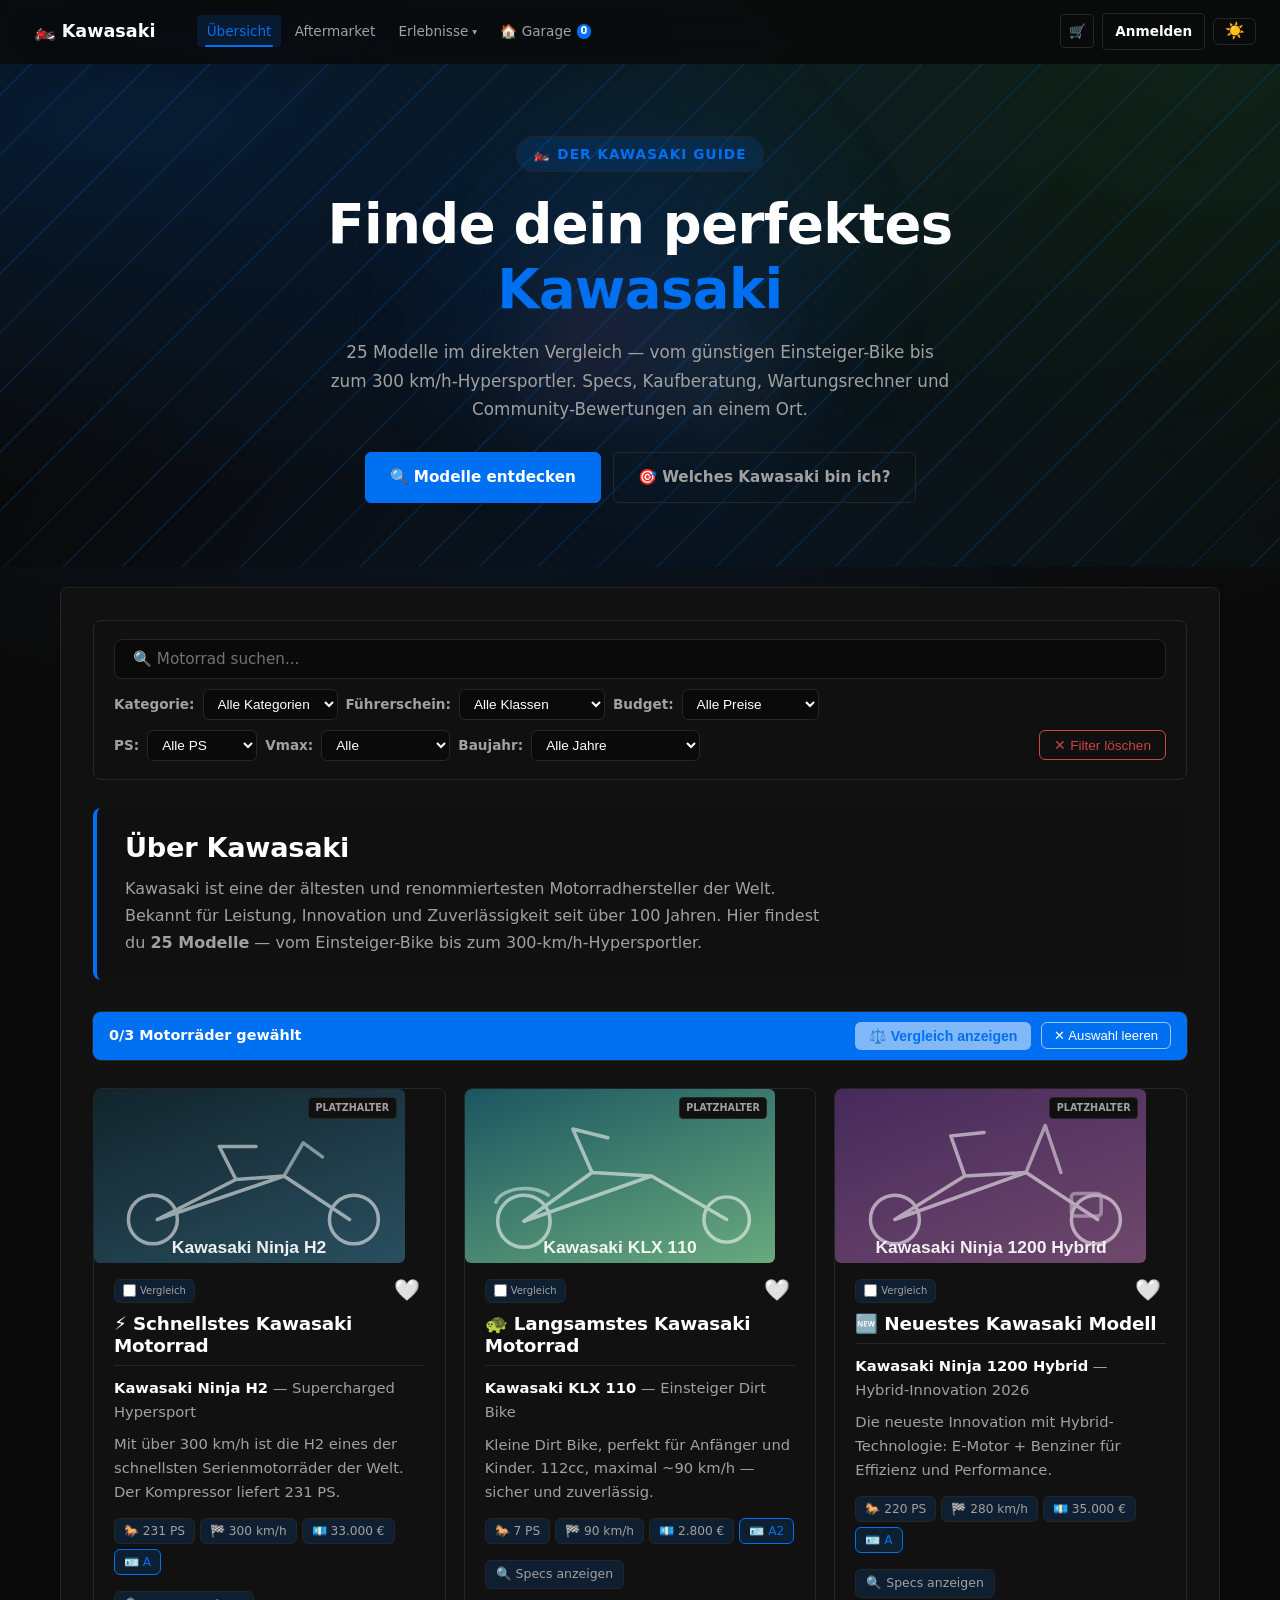
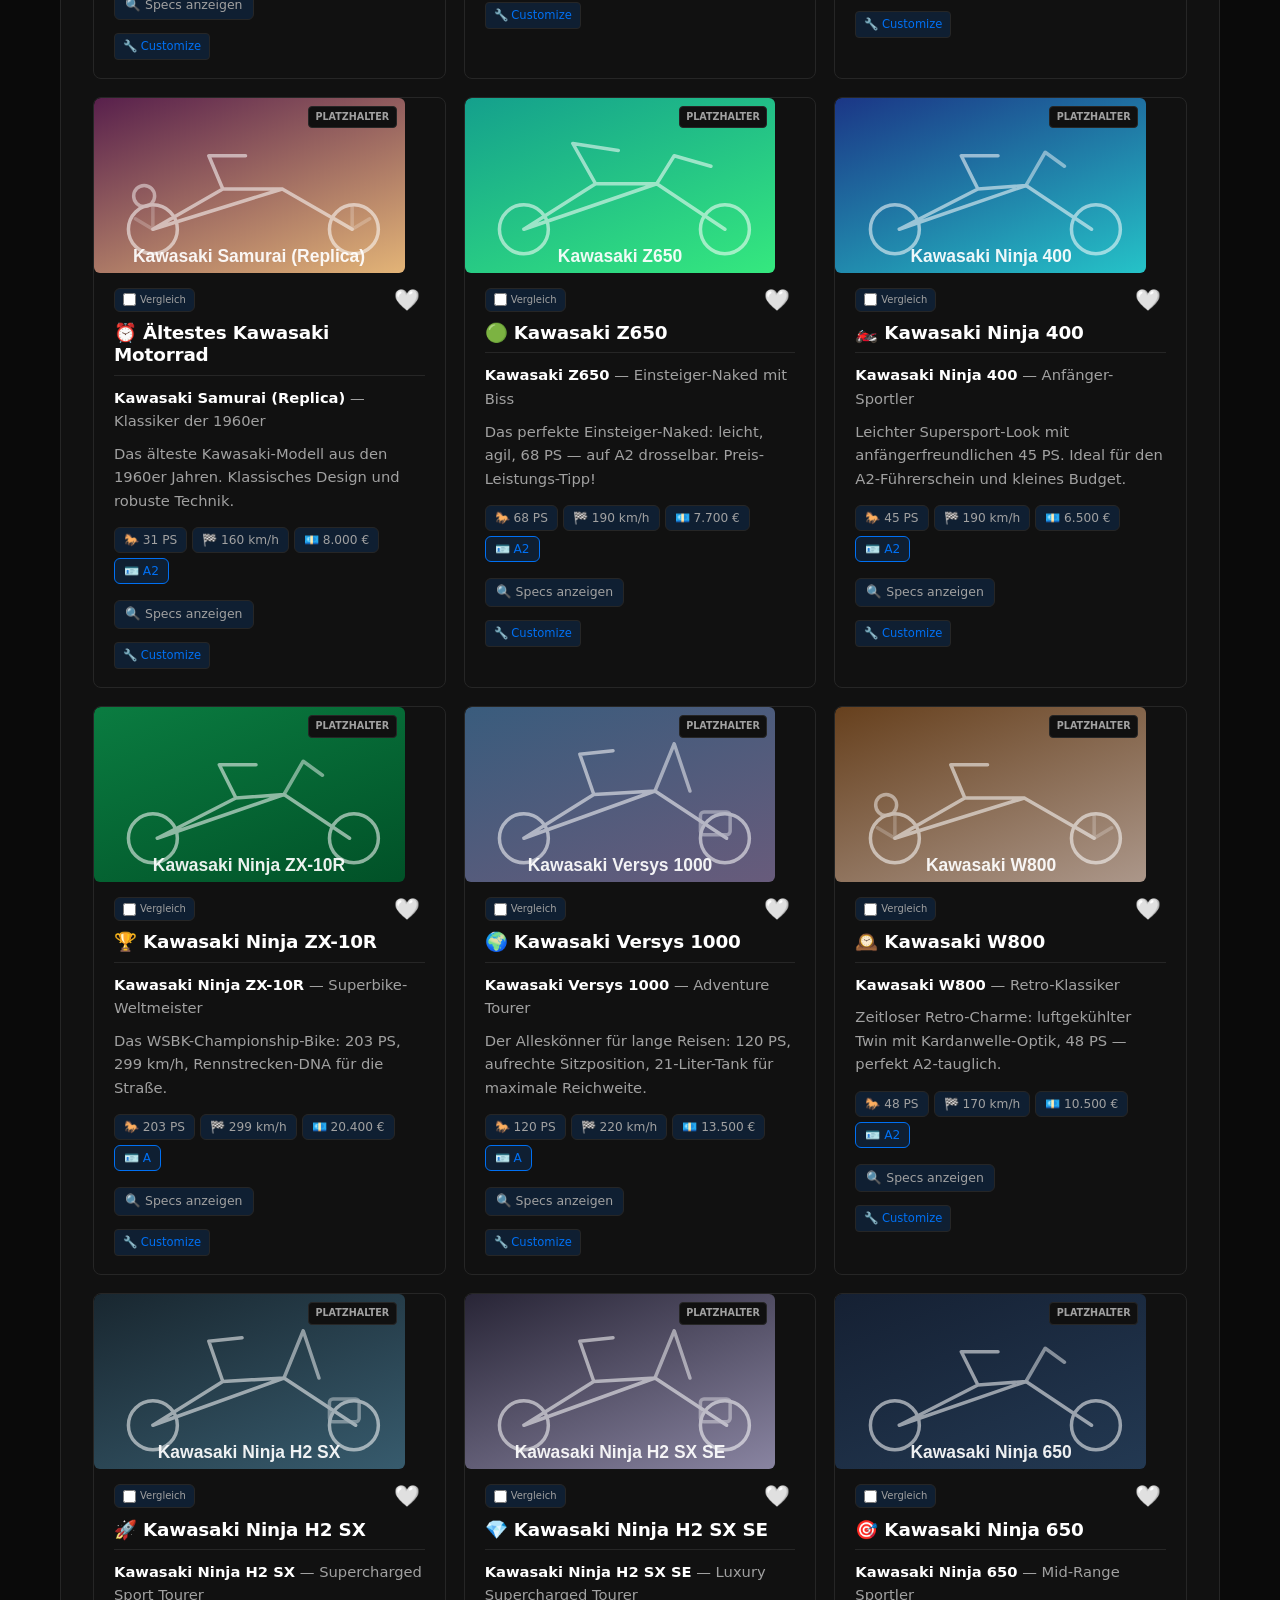
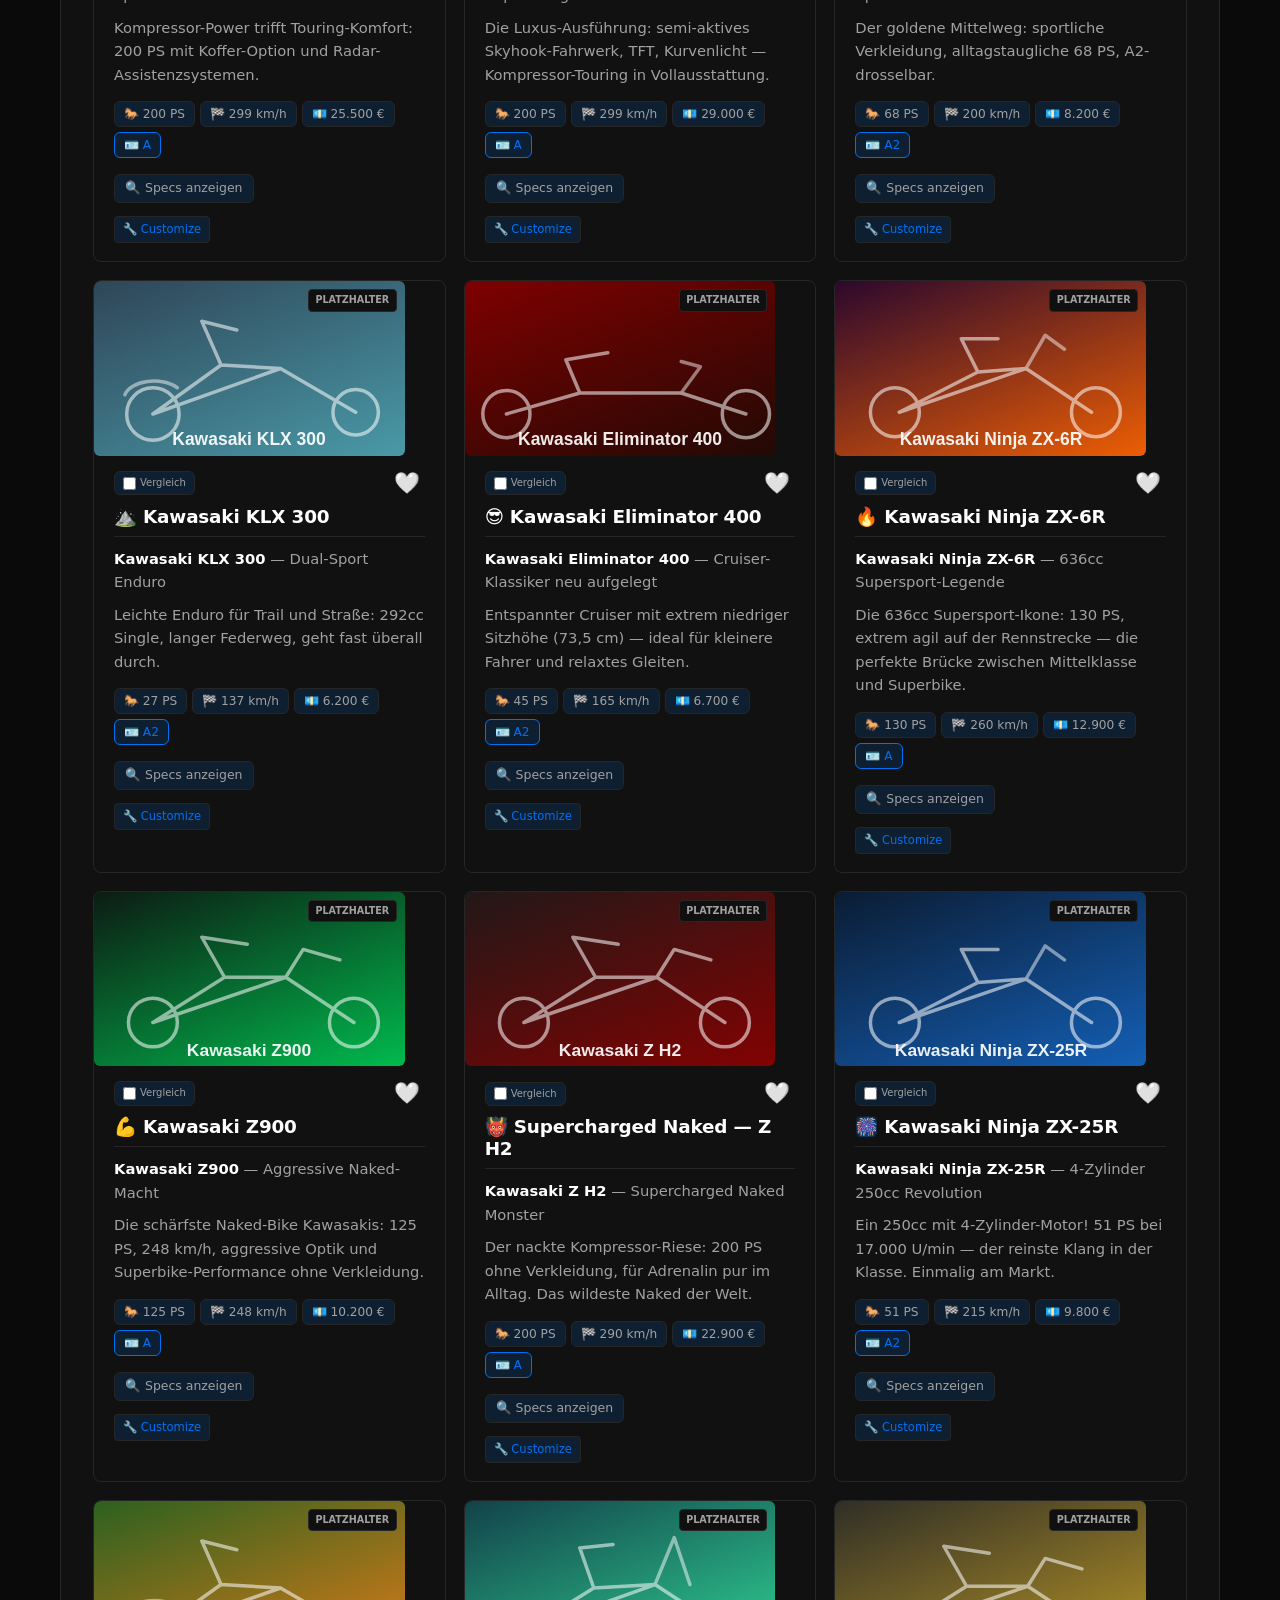
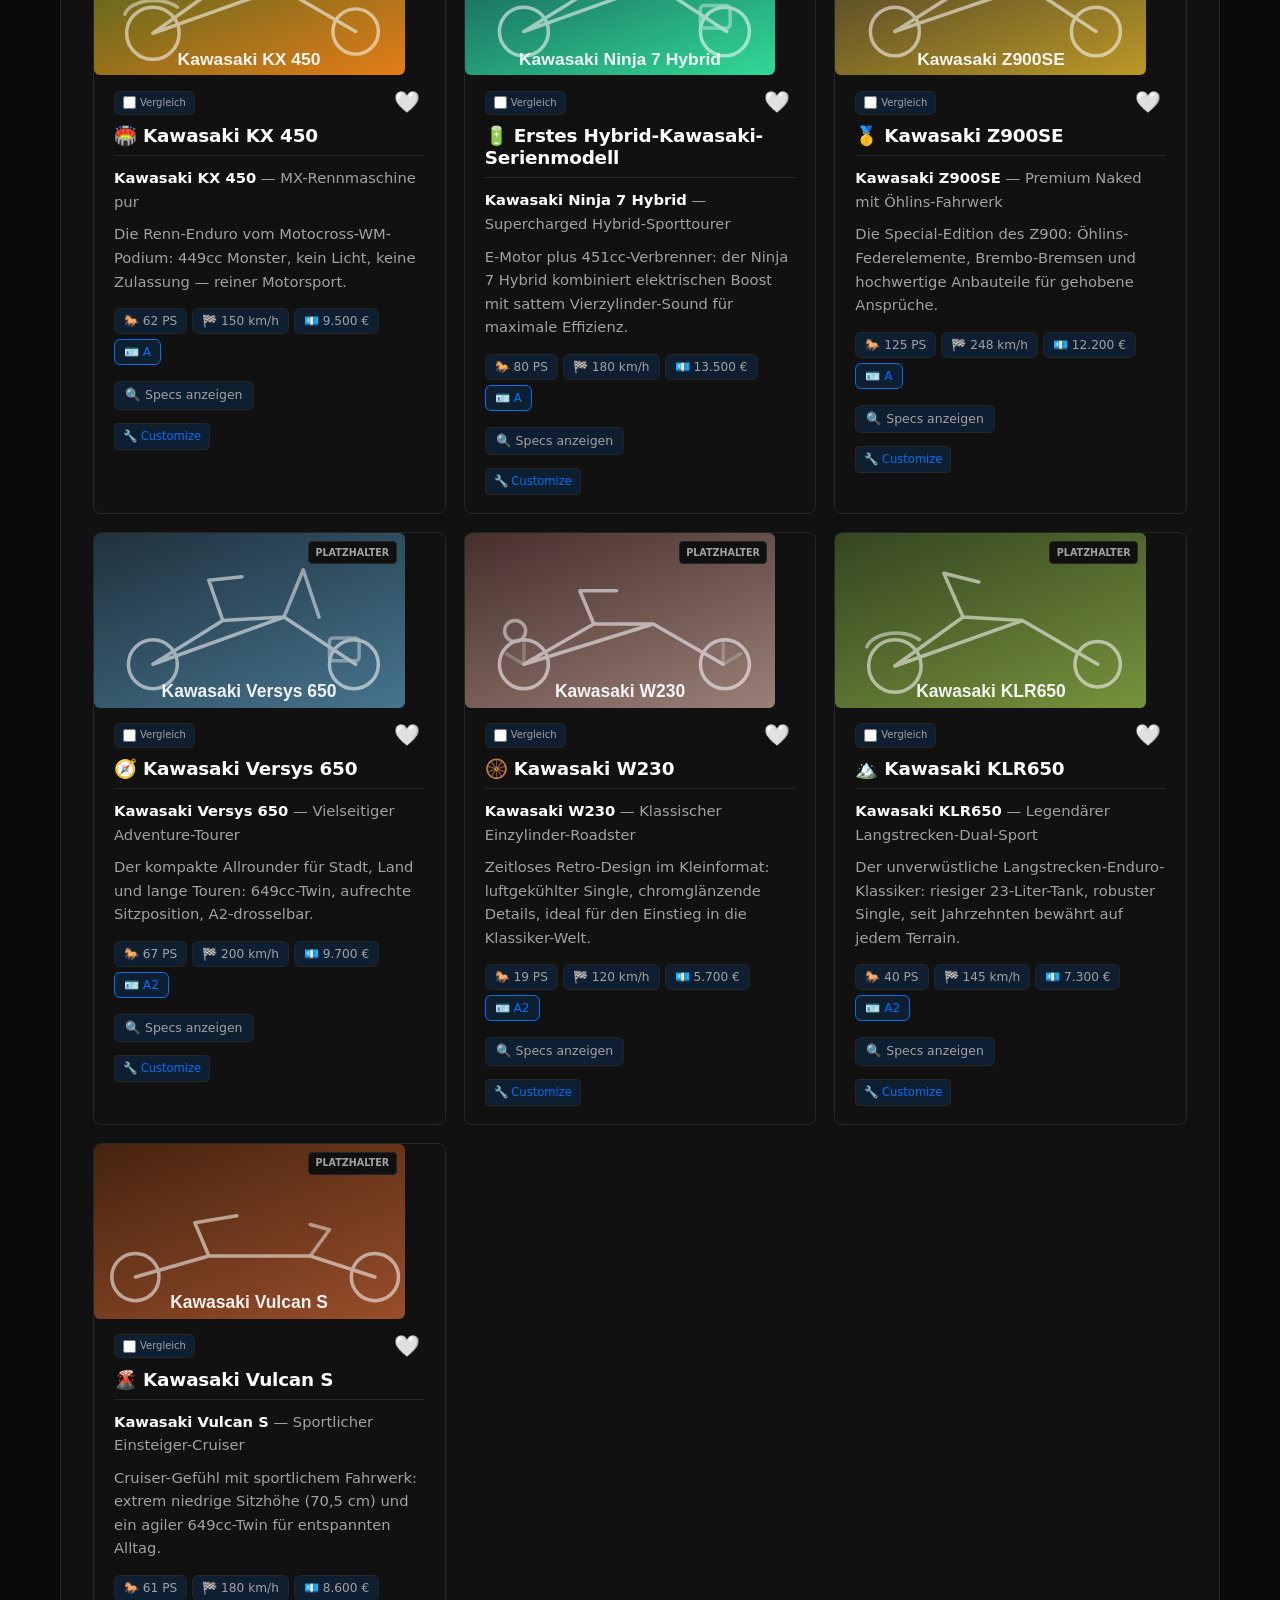
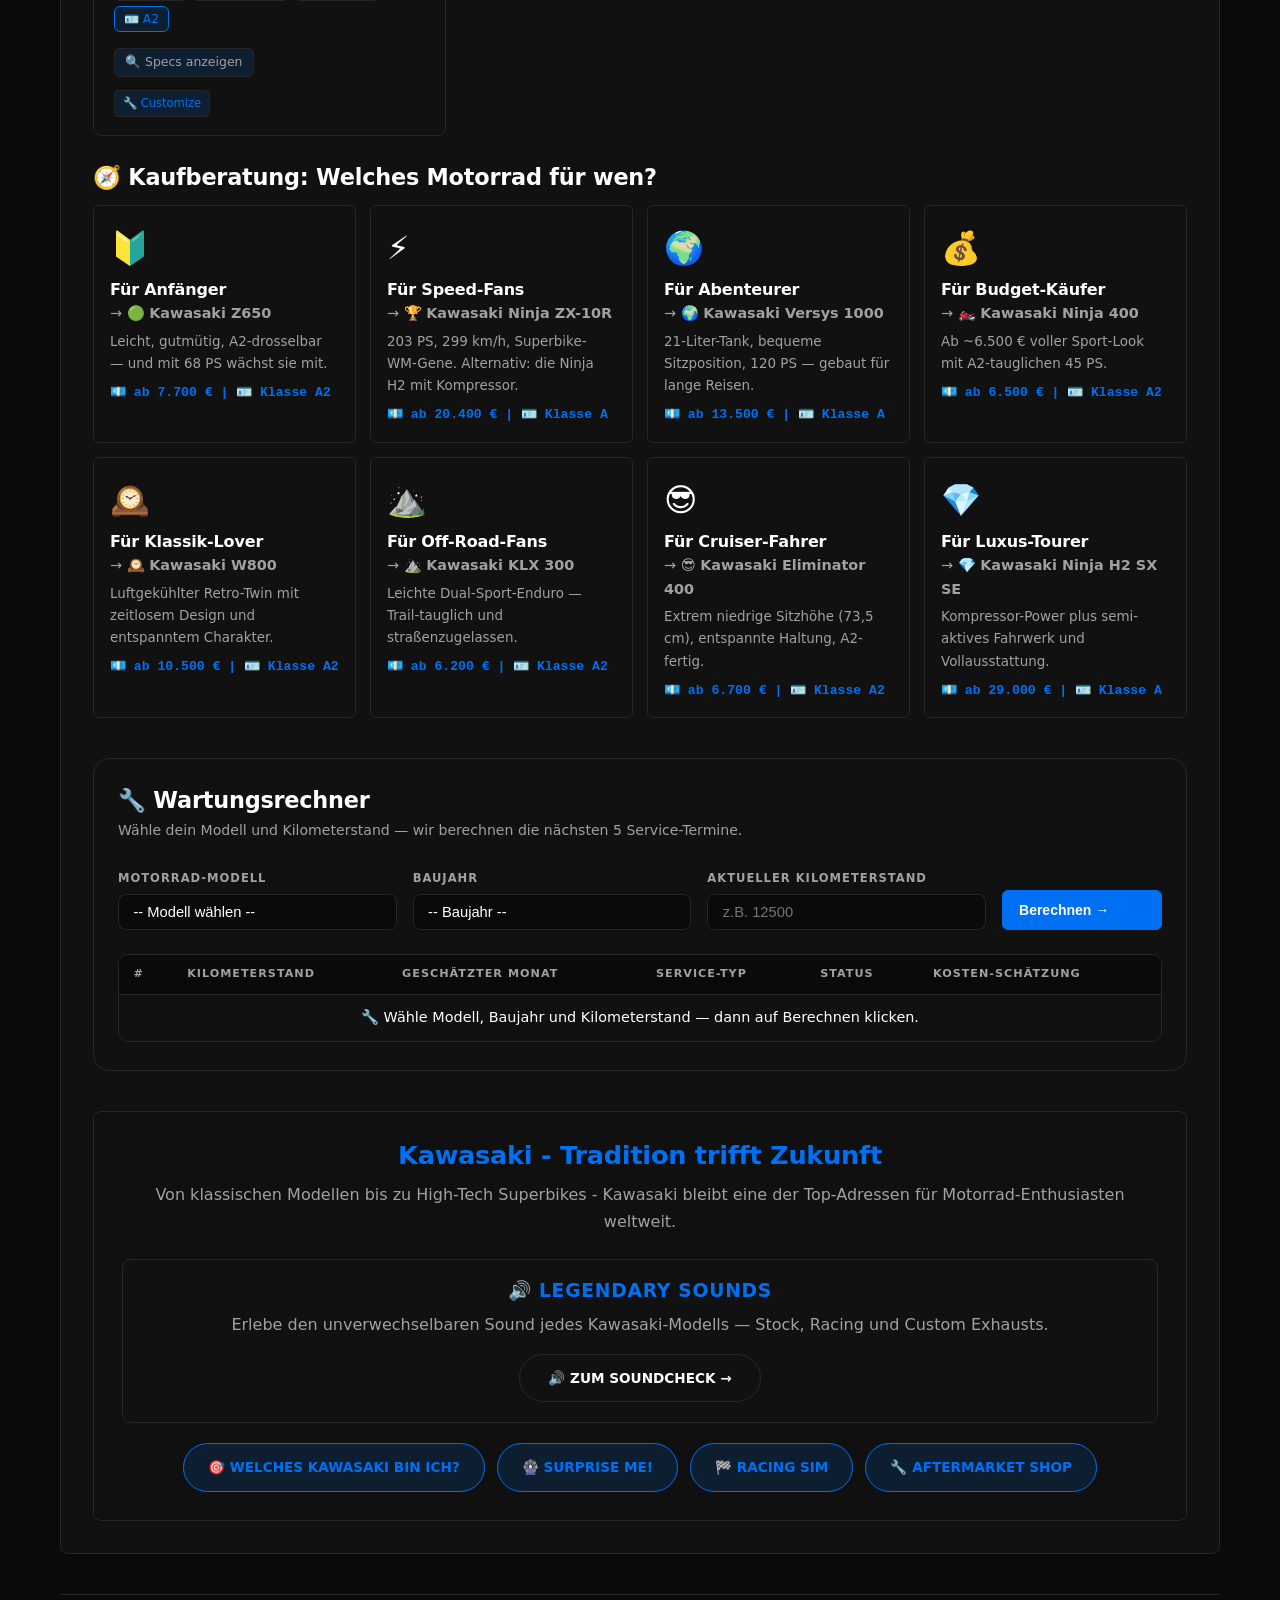
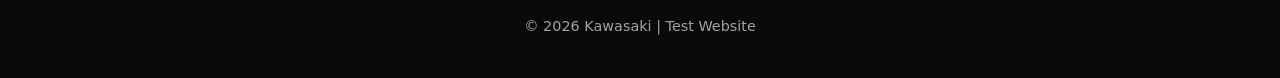
==== commit fc2109a4: "feat(placeholder-badge): dezentes "Platzhalter"-Eck-Badge Ergänzt einen dezenten Eck-Badge ("Platzha" ====
--- a/index.html
+++ b/index.html
@@ -297,7 +297,7 @@
     background: radial-gradient(circle, var(--accent-dim) 0%, transparent 70%);
     filter: blur(36px);
     z-index: -1;
-    animation: hero-focal-pulse 9s var(--ease-standard, ease) infinite ease-in-out;
+    animation: hero-focal-pulse 9s var(--ease-standard, ease) infinite;
     pointer-events: none;
 }
 
@@ -777,23 +777,30 @@
            ========================================== */
 
         /**
-         * Baut die Galerie-Folien eines Motorrads. Die erste Folie bevorzugt
-         * ein echtes Foto (images/bikes/<id>.jpg, siehe renderSlides()'
-         * Fallback-Kette) und trägt zusätzlich `fallbackSrc` — eine
-         * kategorie-spezifische, selbst erzeugte SVG-Illustration aus dem
-         * geteilten bike-image.js (siehe dort), gefärbt mit der bike-eigenen
-         * Gradientfarbe g1/g2 statt der Kategorie-Standardfarbe.
+         * Baut die Galerie-Folien eines Motorrads. Die erste Folie nutzt
+         * dieselbe 3-stufige Fallback-Kette wie BikeImage.markup() (siehe
+         * bike-image.js): Tier 1 (`localSrc`, echtes Foto unter
+         * images/bikes/<id>.jpg — nur gesetzt, falls BikeImage.hasPhoto()
+         * zutrifft, siehe der Setup-Loop weiter unten), Tier 2
+         * (`unsplashSrc`, kategorie-passende Unsplash-Platzhalter-URL) und
+         * Tier 3 (`fallbackSrc`, selbst erzeugte SVG-Illustration, gefärbt
+         * mit der bike-eigenen Gradientfarbe g1/g2 statt der
+         * Kategorie-Standardfarbe). `src` ist der jeweils initiale
+         * Ladeversuch (Tier 1 falls vorhanden, sonst direkt Tier 2) — siehe
+         * renderSlides() für die tatsächliche onerror-Kaskade + den
+         * "Platzhalter"-Badge.
          * @param {string} name - Anzuzeigender Modellname.
          * @param {string} emoji - Icon-Emoji als letzte Fallback-Stufe.
          * @param {string} g1 - Erste Gradient-Hexfarbe (ohne '#').
          * @param {string} g2 - Zweite Gradient-Hexfarbe (ohne '#').
-         * @param {string} category - Kategorie (steuert die SVG-Silhouette).
+         * @param {string} category - Kategorie (steuert die SVG-Silhouette + Unsplash-Bucket).
          * @returns {Array<Object>} Liste von Galerie-Folien-Objekten.
          */
         function makeSlides(name, emoji, g1, g2, category) {
             var svgFallback = BikeImage.buildCategorySvg({ name: name, category: category, g1: g1, g2: g2 });
+            var unsplashFallback = BikeImage.unsplashUrlFor({ category: category });
             return [
-                { type: 'img', src: svgFallback, fallbackSrc: null, caption: name + ' – Seitenansicht', gradient: 'linear-gradient(135deg, #' + g1 + ', #' + g2 + ')' },
+                { type: 'img', src: unsplashFallback, isLocal: false, unsplashSrc: unsplashFallback, fallbackSrc: svgFallback, caption: name + ' – Seitenansicht', gradient: 'linear-gradient(135deg, #' + g1 + ', #' + g2 + ')' },
                 { type: 'emoji', emoji: emoji, caption: name + ' unterwegs', gradient: 'linear-gradient(135deg, #' + g2 + ', #' + g1 + ')' },
                 { type: 'emoji', emoji: '🔧', caption: 'Technik im Detail', gradient: 'linear-gradient(135deg, #232526, #414345)' }
             ];
@@ -1178,10 +1185,12 @@
         // Bevorzugt ein echtes Foto (images/bikes/<id>.jpg) für die erste
         // Galerie-Folie jedes Bikes — aber NUR, wenn BikeImage.hasPhoto()
         // bestätigt, dass die Datei laut Manifest tatsächlich vorhanden ist
-        // (siehe bike-image.js), sonst bleibt die bereits generierte
-        // Kategorie-SVG als src stehen (kein 404-Ladeversuch ins Leere).
-        // Fällt bei Ladefehler eines echten Fotos auf die zuvor generierte
-        // Kategorie-SVG zurück (siehe renderSlides() unten und bike-image.js).
+        // (siehe bike-image.js). Ohne Manifest-Eintrag bleibt `src` bereits
+        // auf der Tier-2-Unsplash-URL stehen (siehe makeSlides()) — kein
+        // 404-Ladeversuch für das lokale Foto. `unsplashSrc`/`fallbackSrc`
+        // bleiben in JEDEM Fall gesetzt, damit renderSlides() bei einem
+        // Ladefehler die volle 3-Stufen-Kette (lokal → Unsplash → SVG)
+        // durchlaufen kann.
         // Ergänzt außerdem `id`, damit der Bike-Datensatz seinen eigenen
         // Schlüssel kennt (u. a. für BikeImage-Aufrufe).
         Object.keys(BIKES).forEach(function(key) {
@@ -1189,7 +1198,7 @@
             bike.id = key;
             var firstSlide = bike.slides && bike.slides[0];
             if (firstSlide && firstSlide.type === 'img' && BikeImage.hasPhoto(key)) {
-                firstSlide.fallbackSrc = firstSlide.src;
+                firstSlide.isLocal = true;
                 firstSlide.src = BikeImage.photoPath(key);
             }
         });
@@ -1688,22 +1697,48 @@
 
                     if (slide.type === 'img') {
                         var img = document.createElement('img');
-                        var triedFallback = false;
+                        // Selber Tier-Zustand wie in bike-image.js' markup():
+                        // 'local' → 'unsplash' (Tier 2) → 'svg' (Tier 3, letzter
+                        // Rückfall vor dem Emoji). Startet bei 'unsplash', falls
+                        // kein lokales Foto im Manifest steht (siehe slide.isLocal,
+                        // gesetzt im 25-Bike-Setup-Loop weiter oben).
+                        var tier = slide.isLocal ? 'local' : 'unsplash';
                         img.src = slide.src;
                         img.alt = slide.caption;
-                        img.className = 'gallery-img';
+                        img.className = 'gallery-img' + (tier === 'local' ? '' : ' gallery-img-placeholder');
                         img.setAttribute('loading', 'lazy');
+                        if (tier !== 'local') {
+                            // Kein lokales Foto vorhanden → "Platzhalter"-Badge von
+                            // Anfang an sichtbar (dieselbe Badge-Klasse/-Optik wie
+                            // BikeImage.markup(), siehe design.css .placeholder-badge).
+                            var badge = document.createElement('span');
+                            badge.className = 'placeholder-badge';
+                            badge.textContent = 'Platzhalter';
+                            el.appendChild(badge);
+                        }
                         img.addEventListener('error', function onImgError() {
-                            // Stufe 1: echtes Foto (images/bikes/<id>.jpg) fehlt/fehlerhaft
-                            // → Kategorie-SVG-Illustration (bike-image.js) versuchen.
-                            if (!triedFallback && slide.fallbackSrc) {
-                                triedFallback = true;
-                                img.src = slide.fallbackSrc;
+                            if (tier === 'local') {
+                                // Stufe 2: echtes Foto (images/bikes/<id>.jpg) fehlt/
+                                // fehlerhaft → Unsplash-Platzhalter (Tier 2) versuchen.
+                                tier = 'unsplash';
+                                img.classList.add('gallery-img-placeholder');
+                                img.src = slide.unsplashSrc;
+                                if (window.BikeImage) window.BikeImage.ensurePlaceholderBadge(img);
                                 return;
                             }
-                            // Stufe 2 (praktisch nie, SVG ist ein Data-URI): Emoji zeigen.
+                            if (tier === 'unsplash' && slide.fallbackSrc) {
+                                // Stufe 3: auch die Unsplash-URL lädt nicht (z. B.
+                                // offline) → Kategorie-SVG-Illustration (bike-image.js).
+                                tier = 'svg';
+                                img.src = slide.fallbackSrc;
+                                if (window.BikeImage) window.BikeImage.ensurePlaceholderBadge(img);
+                                return;
+                            }
+                            // Stufe 4 (praktisch nie, SVG ist ein Data-URI): Emoji zeigen.
                             img.removeEventListener('error', onImgError);
                             el.removeChild(img);
+                            var badgeEl = el.querySelector('.placeholder-badge');
+                            if (badgeEl) el.removeChild(badgeEl);
                             var emoji = document.createElement('span');
                             emoji.className = 'gallery-emoji';
                             emoji.setAttribute('aria-hidden', 'true');
--- a/design.css
+++ b/design.css
@@ -741,6 +741,52 @@
 }
 .bike-photo.is-loaded { opacity: 1; }
 
+/* ── Exhaust Image (exhaust-image.js) ───────────────────────────
+   Analog zu .bike-photo-wrap/.bike-photo oben, nur für die 4
+   Auspuff-Teile im Shop-Konfigurator (renderParts(), shop.html) — echtes
+   Foto bevorzugt (images/exhausts/<part-id>.jpg), sonst Unsplash-
+   Platzhalter, sonst generierte Auspuff-SVG-Illustration. */
+.exhaust-photo-wrap {
+  position: relative;
+  width: 100%;
+  aspect-ratio: 16 / 9;
+  border-radius: var(--radius-md);
+  overflow: hidden;
+  background: var(--bg-secondary);
+}
+.exhaust-photo {
+  display: block;
+  width: 100%;
+  height: 100%;
+  object-fit: cover;
+  opacity: 0;
+  transition: opacity var(--dur-slow) var(--ease-out);
+}
+.exhaust-photo.is-loaded { opacity: 1; }
+
+/* ── "Platzhalter"-Eck-Badge (bike-image.js/exhaust-image.js) ──────
+   Spiegelt die Positions-/Radius-Konvention von .popular-badge
+   (shop.html), aber neutraler eingefärbt, um nicht mit "Beliebt"
+   verwechselt zu werden. Erscheint NUR, solange Tier 2 (Unsplash) oder
+   Tier 3 (SVG) aktiv ist — verschwindet automatisch, sobald ein echtes
+   lokales Foto lädt (der Badge wird dann gar nicht erst eingefügt/
+   eingesetzt). Setzt .bike-photo-wrap/.exhaust-photo-wrap (beide bereits
+   position:relative) als Positionierungskontext voraus. */
+.placeholder-badge {
+  position: absolute;
+  top: 0.5rem;
+  right: 0.5rem;
+  background: var(--bg-secondary);
+  color: var(--text-muted);
+  font-size: 0.6rem;
+  font-weight: 700;
+  padding: 0.15rem 0.4rem;
+  border-radius: var(--radius-sm);
+  text-transform: uppercase;
+  border: 1px solid var(--border);
+  pointer-events: none;
+}
+
 /* ── Zentrales Modal-System (modal.js) — Glassmorphism ──────────
    Rein additive Ergänzung zu .modal-overlay/.modal-content
    (styles.css:396-436) — keine bestehende Deklaration wird verändert,
@@ -879,8 +925,8 @@
    (race.html ".endless-result-banner"), Quiz-Ergebnis (quiz.html
    ".result-card"), Glücksrad-Ergebnis (wheel.html ".result-panel"),
    Garage-Karten (".garage-card"/".garage-ach-card") — rein additiv,
-   nutzt dieselben Phase-A-Tokens (--glass-blur-*/--glass-saturate/
-   --glass-bg-strong/--glass-border) wie das zentrale Modal-System.
+   nutzt dieselben Phase-A-Tokens (--glass-blur-sm/-md/-lg, --glass-saturate,
+   --glass-bg-strong, --glass-border) wie das zentrale Modal-System.
    Ohne backdrop-filter-Unterstützung bleibt der bereits vorhandene
    solide Kartenhintergrund unverändert lesbar (progressive
    enhancement, siehe @supports). Dark-Mode: --glass-bg-strong ist
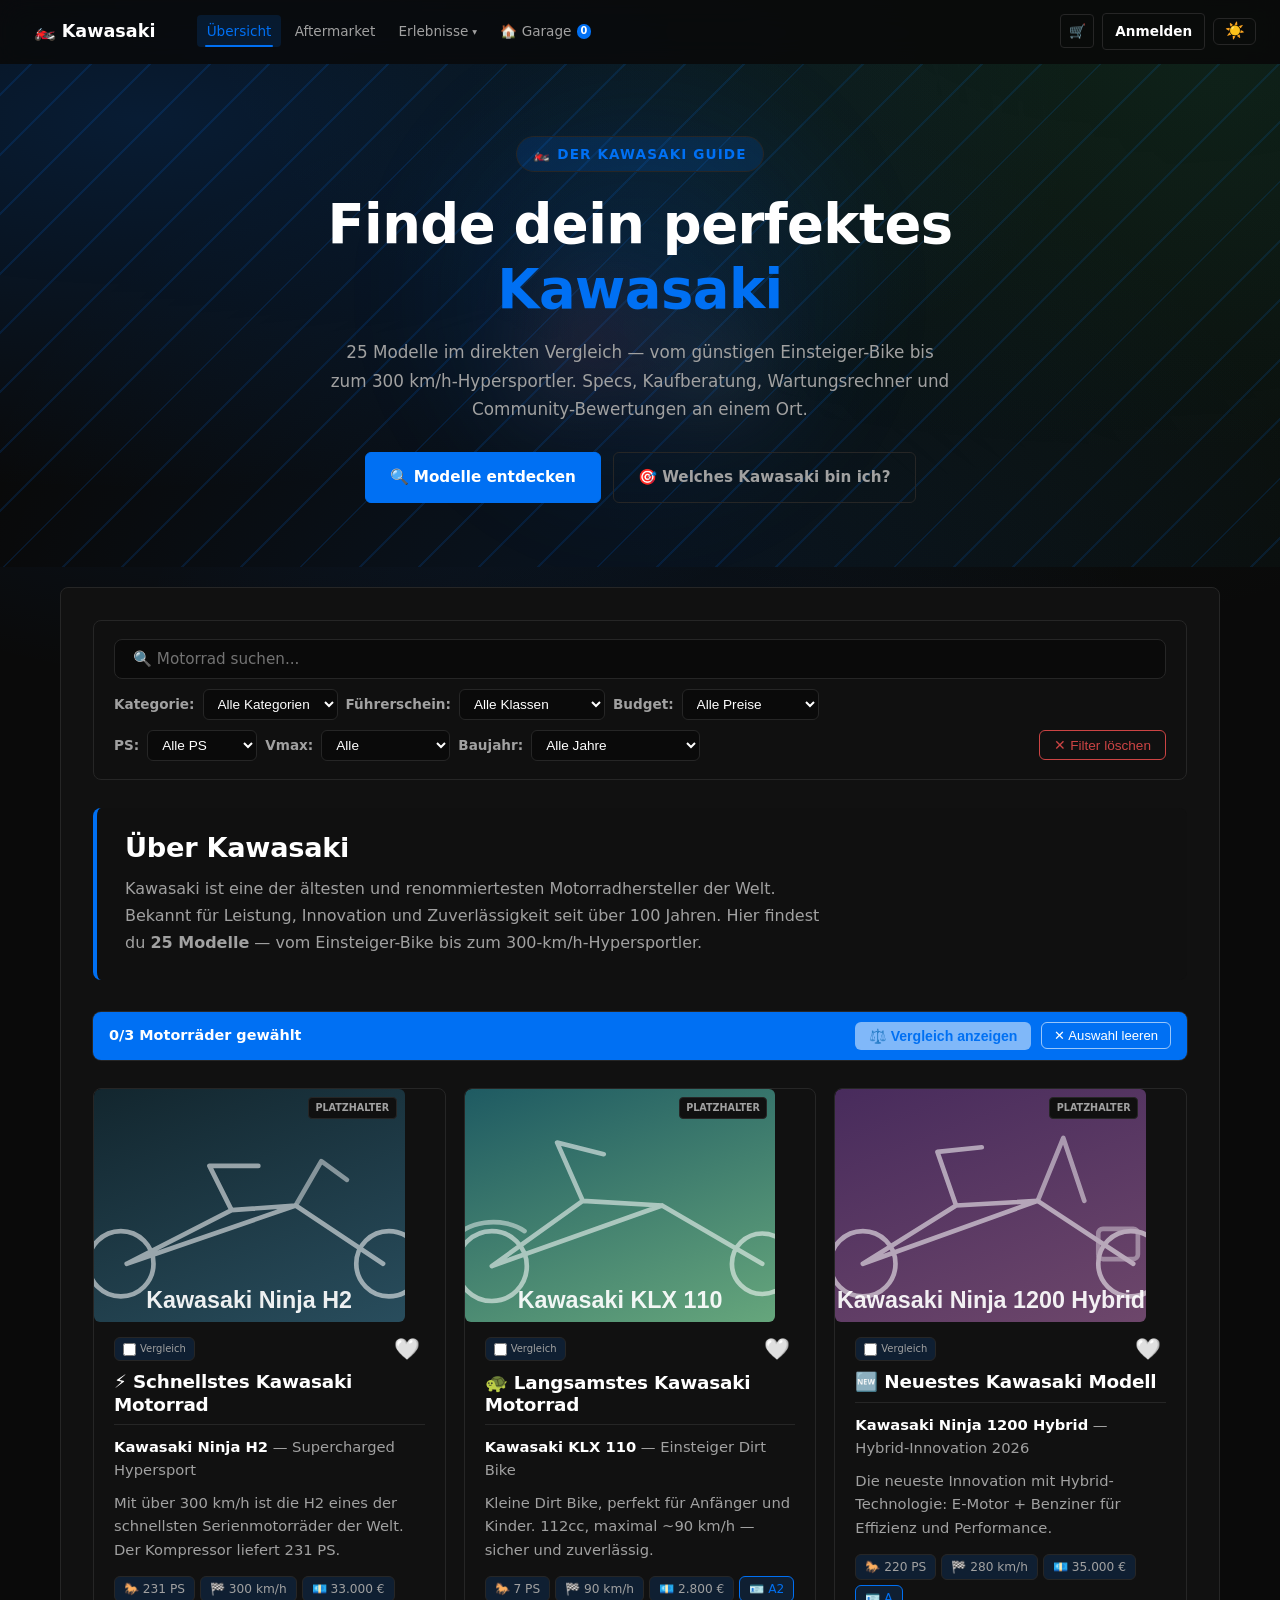
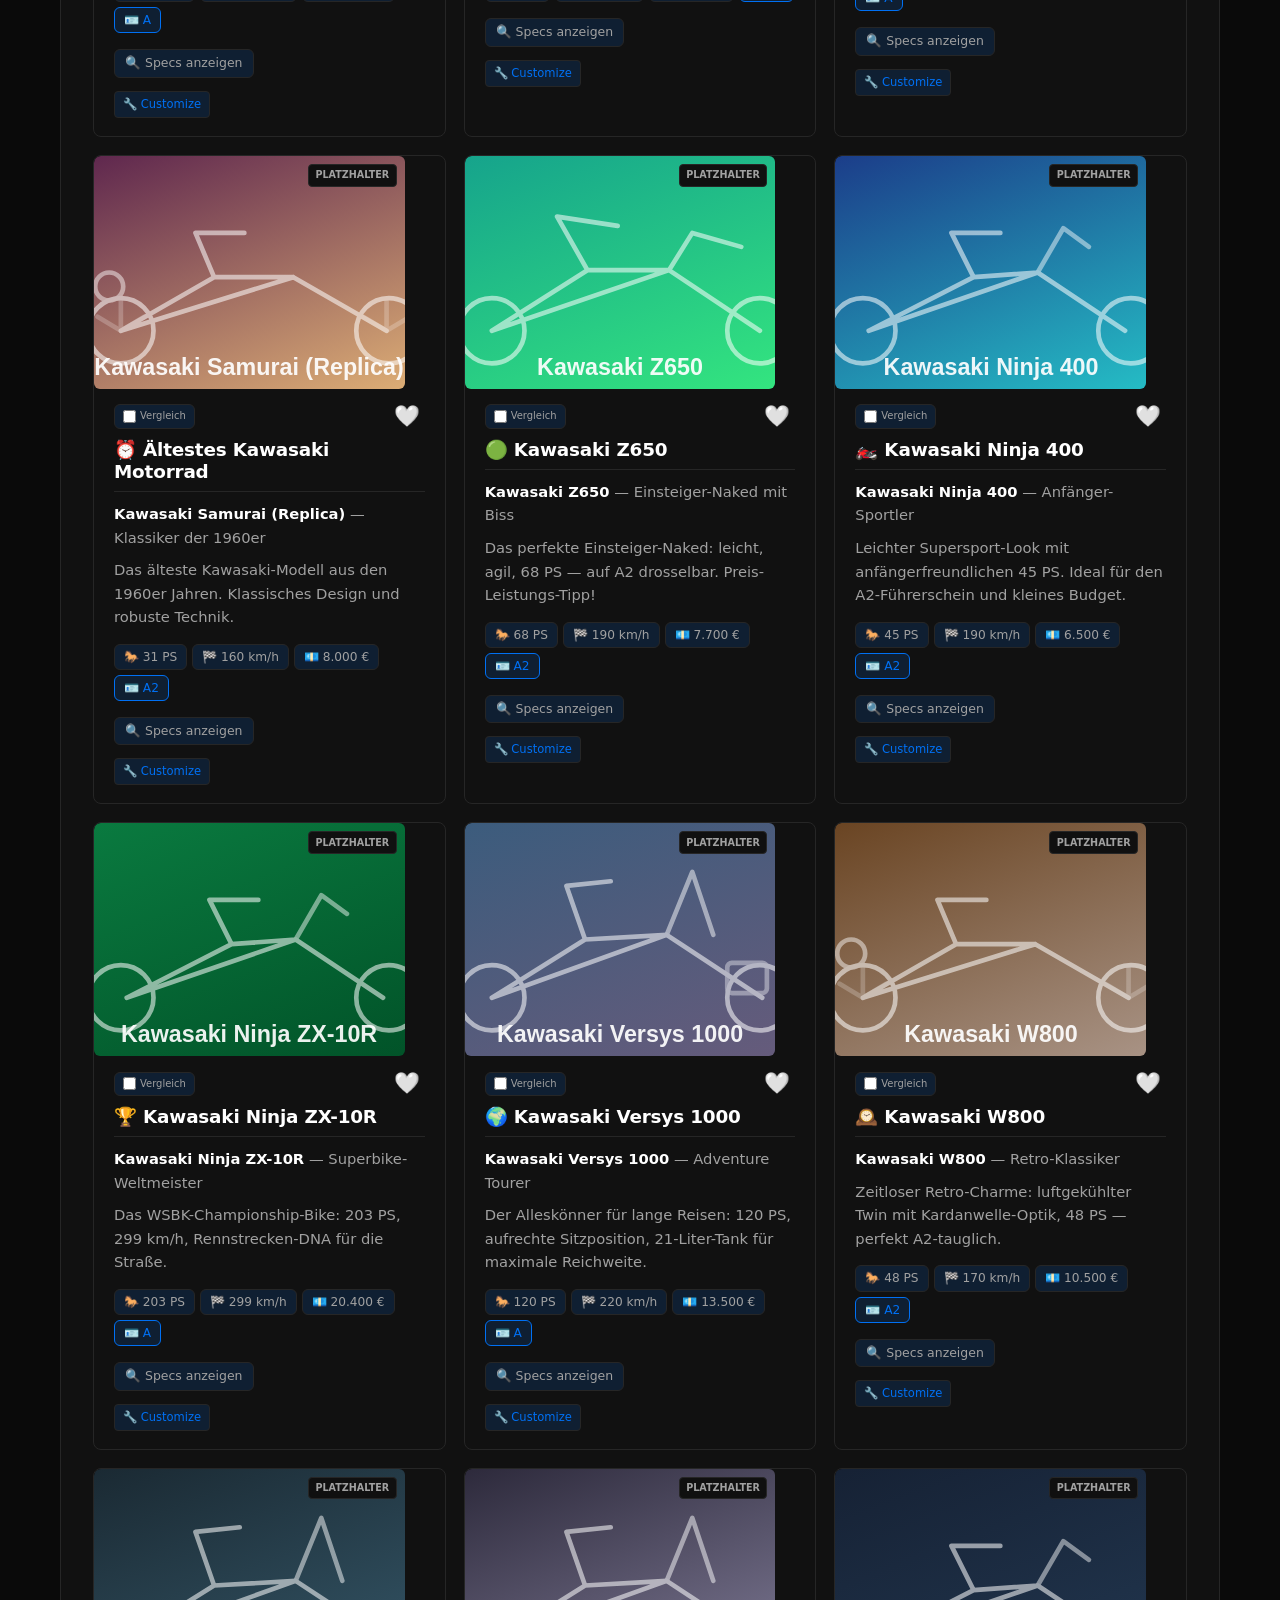
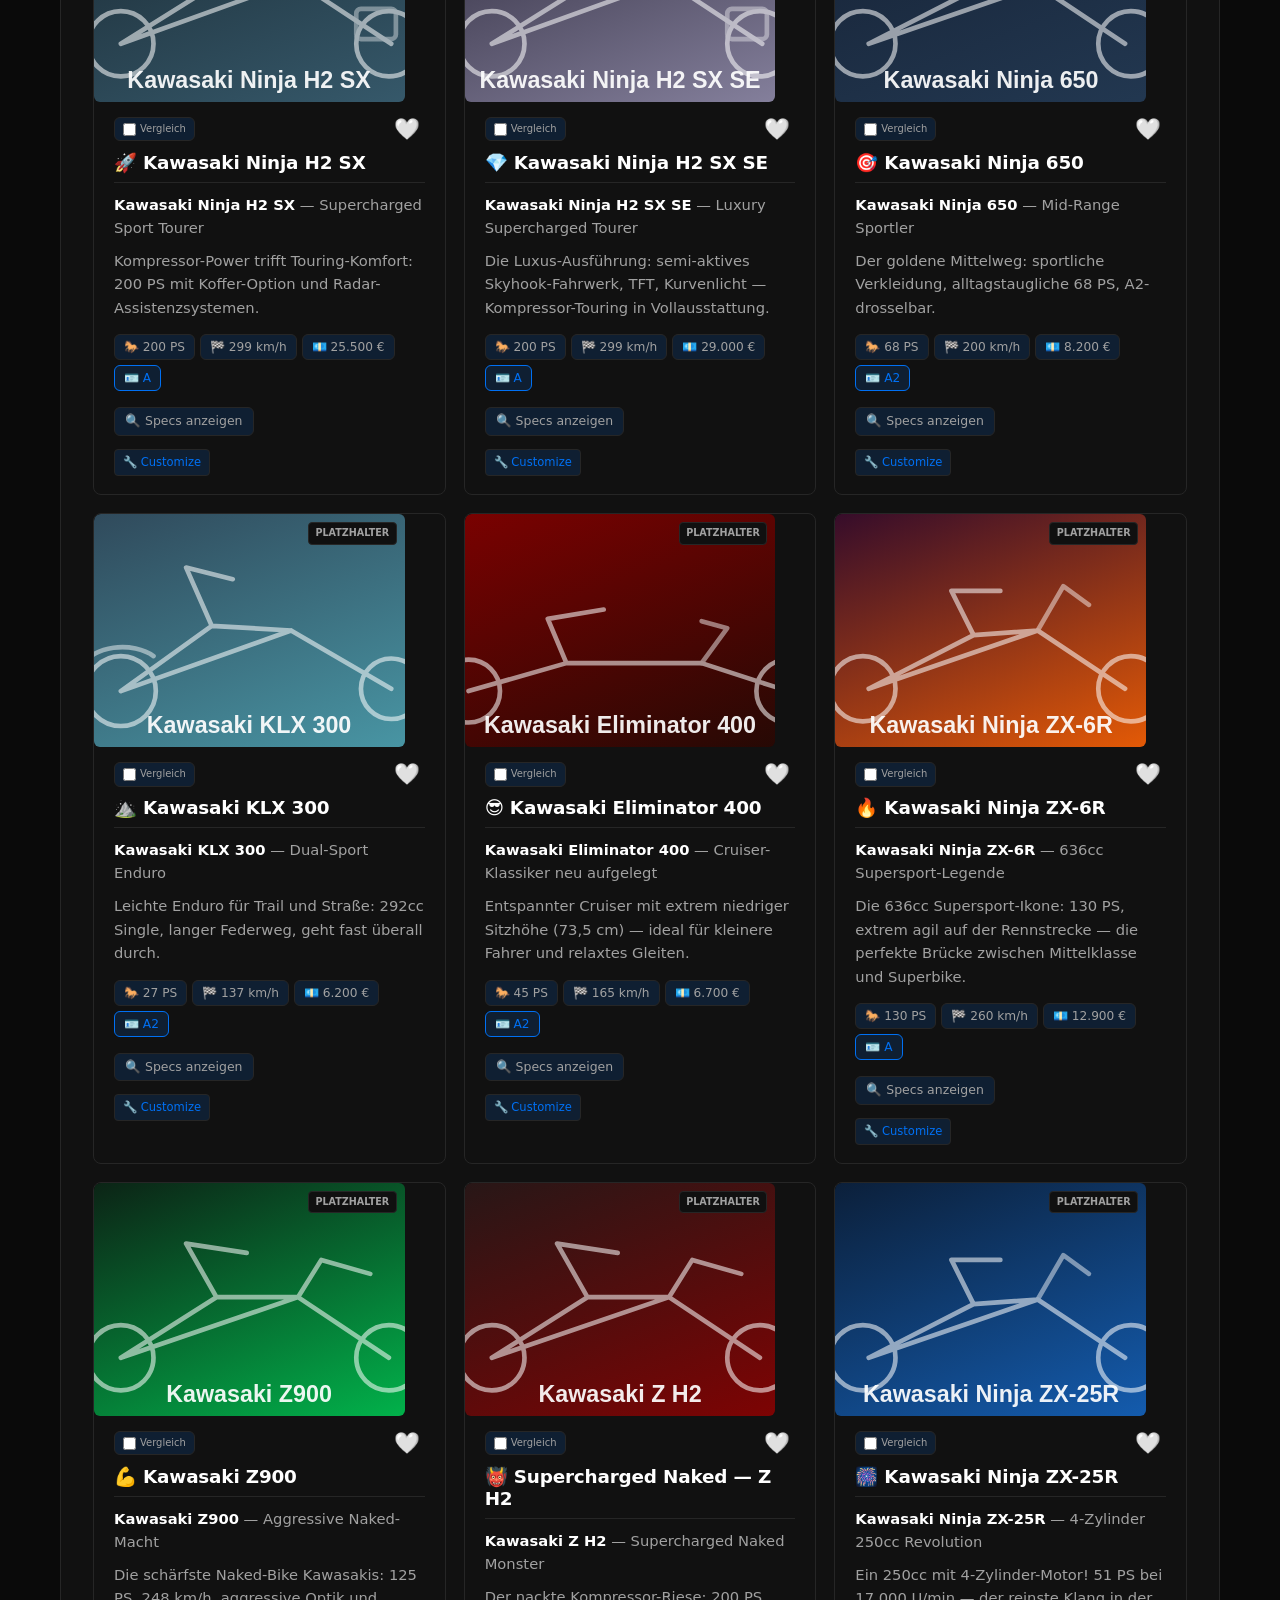
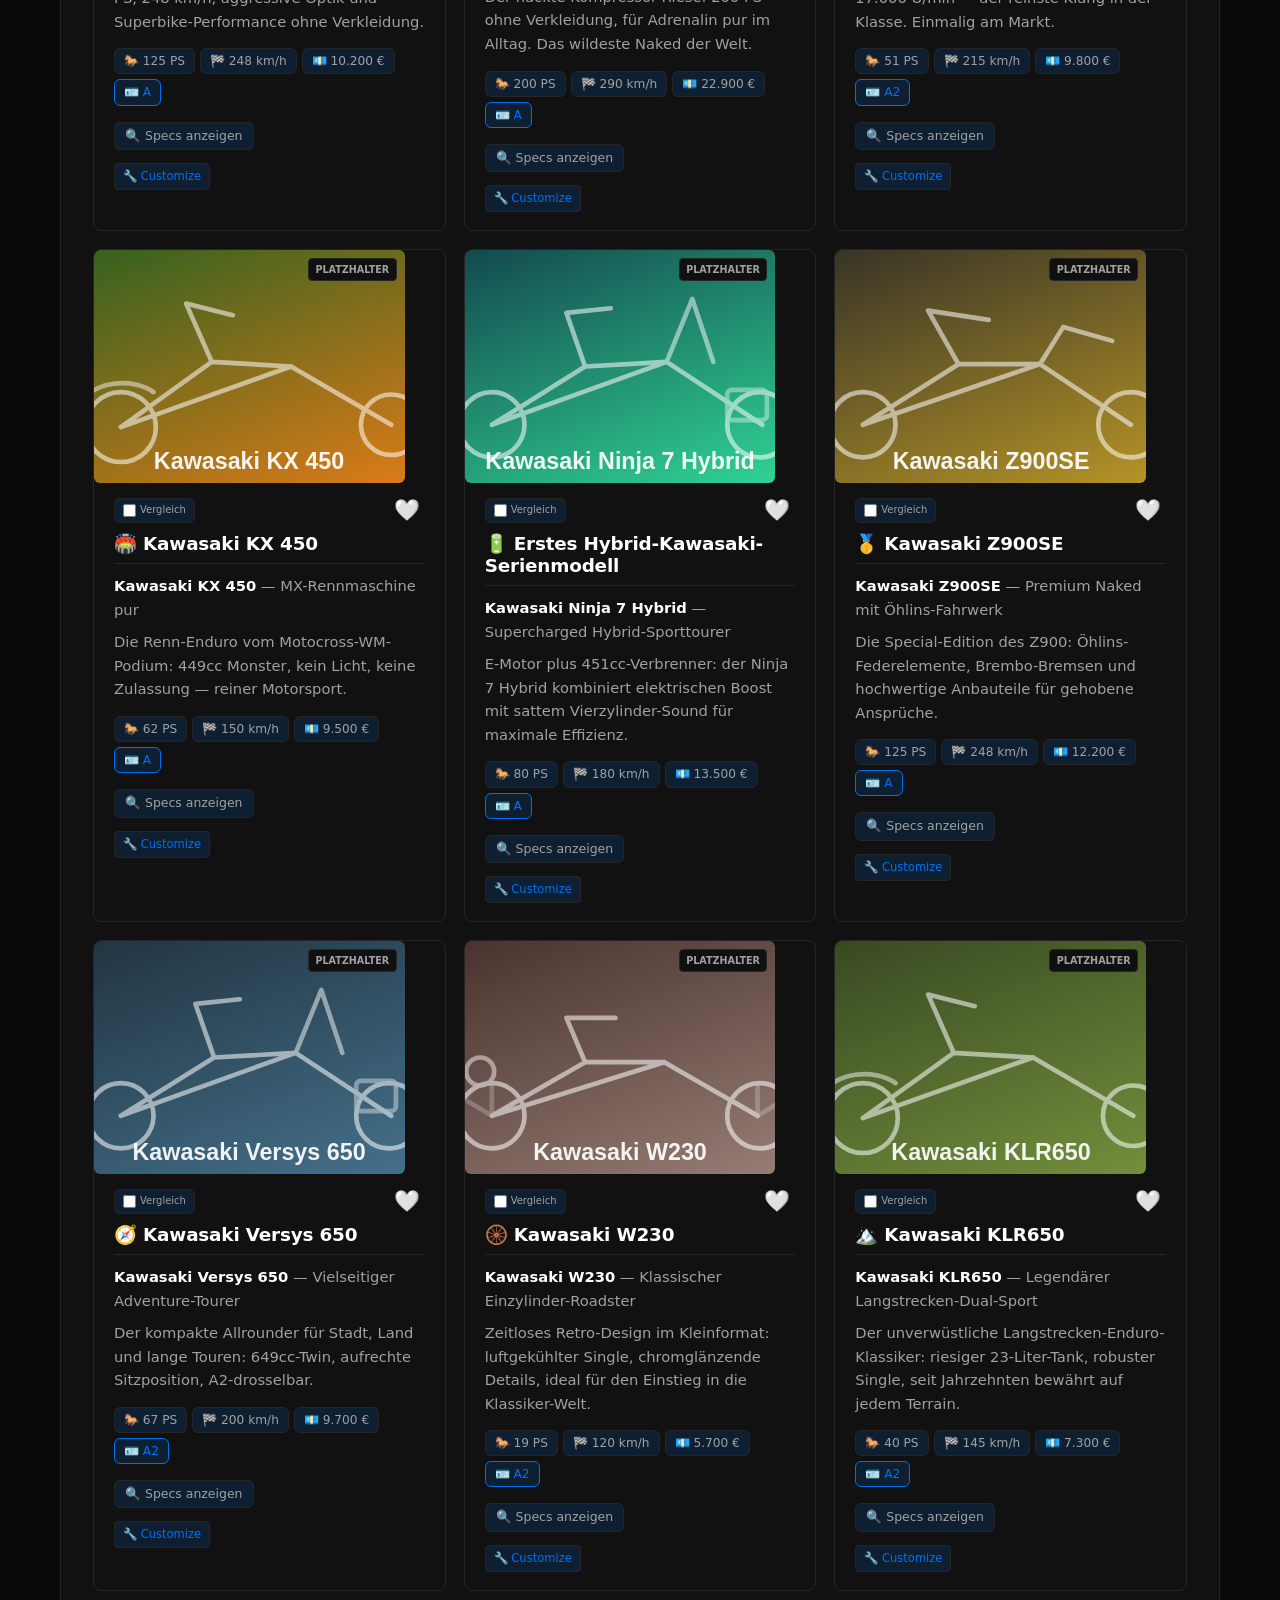
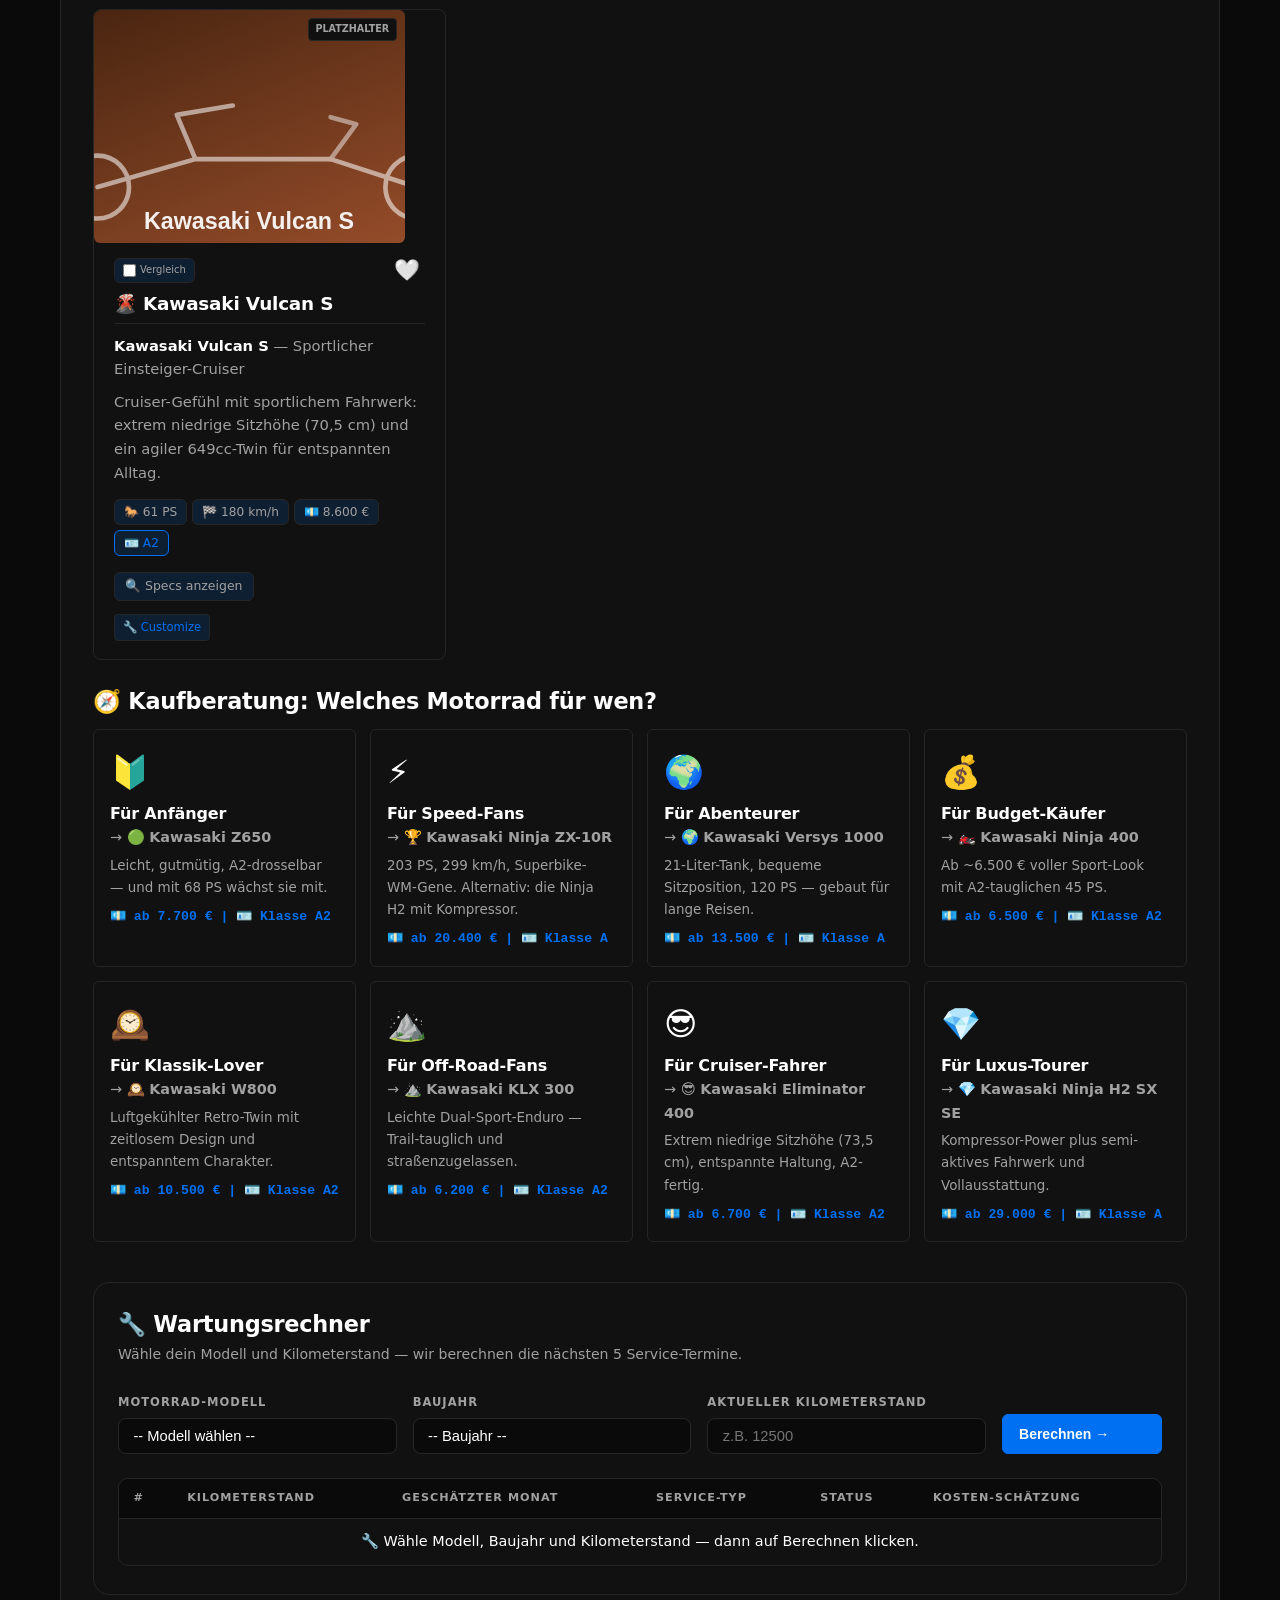
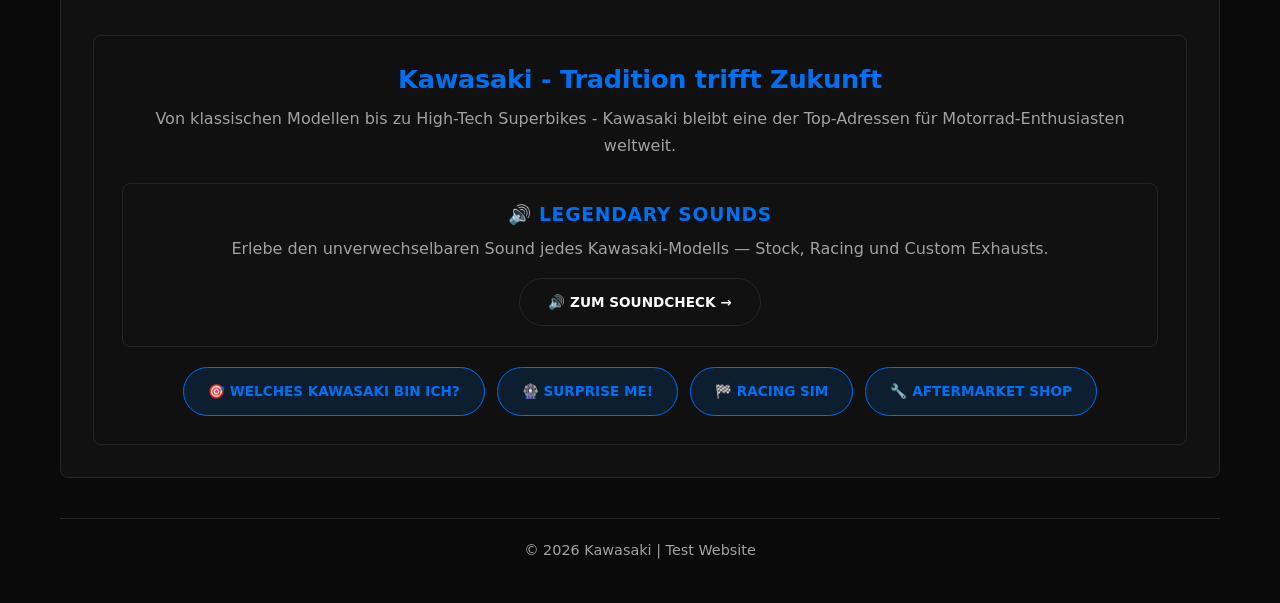
==== commit eda50841: "style(image-cards): einheitliches Seitenverhältnis, Fade-in, Hover-Zoom, lazy Vereinheitlicht das 4:" ====
--- a/index.html
+++ b/index.html
@@ -1512,7 +1512,17 @@
                 hrow.appendChild(emptyTh);
                 bikes.forEach(function(b) {
                     var th = document.createElement('th');
-                    th.textContent = b.bike.icon + ' ' + b.bike.name;
+                    // Bild-Layer wie überall sonst (BikeImage.markup(), dieselbe
+                    // 3-Stufen-Kette + "Platzhalter"-Badge) — die Vergleichstabelle
+                    // zeigte bisher NUR Icon+Name als reinen Text.
+                    th.innerHTML = BikeImage.markup(
+                        { id: b.key, name: b.bike.name, category: b.bike.category, g1: b.bike.g1, g2: b.bike.g2 },
+                        { className: 'compare-th-image' }
+                    );
+                    var label = document.createElement('div');
+                    label.className = 'compare-th-name';
+                    label.textContent = b.bike.icon + ' ' + b.bike.name;
+                    th.appendChild(label);
                     hrow.appendChild(th);
                 });
                 thead.appendChild(hrow);
--- a/styles.css
+++ b/styles.css
@@ -266,7 +266,7 @@
 .fact-card-image {
   margin: -18px -20px 10px;
   width: calc(100% + 40px);
-  aspect-ratio: 16 / 8;
+  aspect-ratio: 4 / 3;
   border-radius: var(--radius-lg, 14px) var(--radius-lg, 14px) 0 0;
 }
 
@@ -756,6 +756,11 @@
   text-align: left;
   font-size: 0.9em;
 }
+/* Bike-Thumbnail im Tabellenkopf (BikeImage.markup(), siehe CompareModal in
+   index.html) — schmal genug, um mehrere Spalten nebeneinander sichtbar zu
+   halten, gleiche Seitenverhältnis-/Radius-Konvention wie überall sonst. */
+.compare-th-image { width: 84px; margin: 0 auto 6px; }
+.compare-th-name { text-align: center; }
 .compare-table td { padding: 7px 12px; border-bottom: 1px solid var(--border); color: var(--text); }
 .compare-row-label { font-weight: 700; color: var(--accent) !important; background: var(--bg-secondary); white-space: nowrap; }
 .compare-table tr:nth-child(even) td:not(.compare-row-label) { background: var(--bg-secondary); }
--- a/design.css
+++ b/design.css
@@ -717,16 +717,18 @@
 .btn-outline:active { background: var(--accent-dim); }
 
 /* ── Bike Image (bike-image.js) ─────────────────────────────────
-   Echtes Foto (images/bikes/<id>.jpg) bevorzugt, sonst eine
-   kategorie-spezifische SVG-Illustration (Sport, Naked, Touring/Adventure,
-   Retro, Offroad, Cruiser) — nie ein externer Bild-Request. Einheitliches
-   Seitenverhältnis, abgerundete Ecken und sanftes Fade-in überall dort, wo
-   eine Motorrad-Visualisierung erscheint (Grid/Modal, Shop-Hero,
-   Glücksrad-Ergebnis, Garage-Traum-Bike). */
+   Echtes Foto (images/bikes/<id>.jpg) bevorzugt, sonst ein Unsplash-
+   Platzhalter, sonst eine kategorie-spezifische SVG-Illustration (Sport,
+   Naked, Touring/Adventure, Retro, Offroad, Cruiser) als letzter
+   Rückfall. Einheitliches 4:3-Seitenverhältnis, abgerundete Ecken,
+   sanftes Fade-in beim Laden und ein dezenter Hover-Zoom überall dort, wo
+   eine Motorrad-Visualisierung erscheint (Fact-Card-Grid, Compare-Modal,
+   Shop-Hero, Glücksrad-Ergebnis, Garage-Traum-Bike, Idle-Racer-
+   Bike-Auswahl). */
 .bike-photo-wrap {
   position: relative;
   width: 100%;
-  aspect-ratio: 16 / 9;
+  aspect-ratio: 4 / 3;
   border-radius: var(--radius-md);
   overflow: hidden;
   background: var(--bg-secondary);
@@ -737,7 +739,7 @@
   height: 100%;
   object-fit: cover;
   opacity: 0;
-  transition: opacity var(--dur-slow) var(--ease-out);
+  transition: opacity var(--dur-slow) var(--ease-out), transform var(--dur-base) var(--ease-standard);
 }
 .bike-photo.is-loaded { opacity: 1; }
 
@@ -749,7 +751,7 @@
 .exhaust-photo-wrap {
   position: relative;
   width: 100%;
-  aspect-ratio: 16 / 9;
+  aspect-ratio: 4 / 3;
   border-radius: var(--radius-md);
   overflow: hidden;
   background: var(--bg-secondary);
@@ -760,9 +762,27 @@
   height: 100%;
   object-fit: cover;
   opacity: 0;
-  transition: opacity var(--dur-slow) var(--ease-out);
+  transition: opacity var(--dur-slow) var(--ease-out), transform var(--dur-base) var(--ease-standard);
 }
 .exhaust-photo.is-loaded { opacity: 1; }
+
+/* Dezenter Hover-Zoom auf dem Bild selbst — greift, sobald der Bild-Wrap
+   ODER eine umgebende, ohnehin hoverbare Karte (.fact-card/.part-card)
+   gehovert wird. Nutzt --dur-base (kurz, ~250ms) statt --dur-slow, damit
+   sich Zoom-In/Out klar vom einmaligen Lade-Fade-in unterscheidet. */
+.bike-photo-wrap:hover .bike-photo,
+.fact-card:hover .bike-photo {
+  transform: scale(1.05);
+}
+.exhaust-photo-wrap:hover .exhaust-photo,
+.part-card:hover .exhaust-photo {
+  transform: scale(1.05);
+}
+/* Kein separates prefers-reduced-motion-Override nötig: die globale Regel
+   (siehe oben, "*, *::before, *::after") kürzt die transition-duration auf
+   ~0 für JEDE neue transition/animation im System (analog zum bestehenden
+   .gallery-img-Hover-Zoom und .fact-card-Hover) — der Endzustand
+   (scale(1.05) bei :hover) bleibt korrekt, nur ohne animierten Übergang. */
 
 /* ── "Platzhalter"-Eck-Badge (bike-image.js/exhaust-image.js) ──────
    Spiegelt die Positions-/Radius-Konvention von .popular-badge
